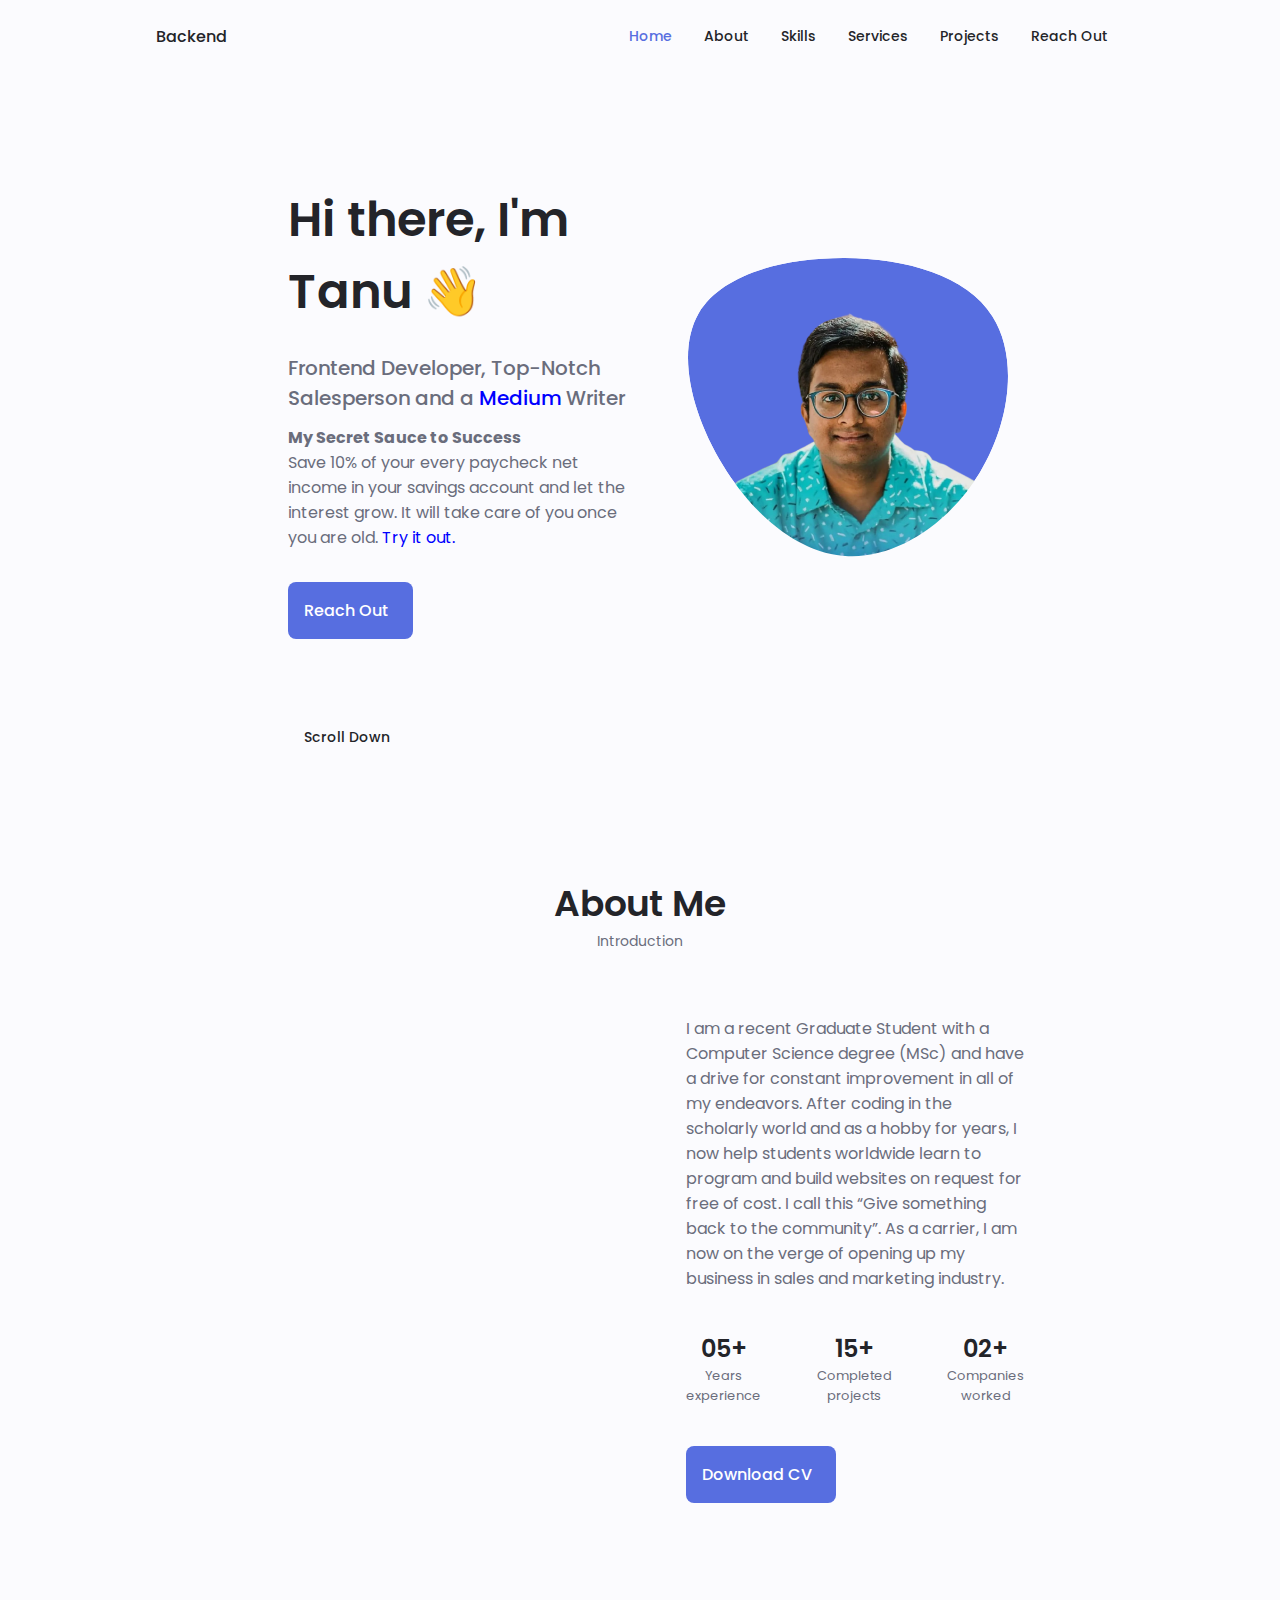
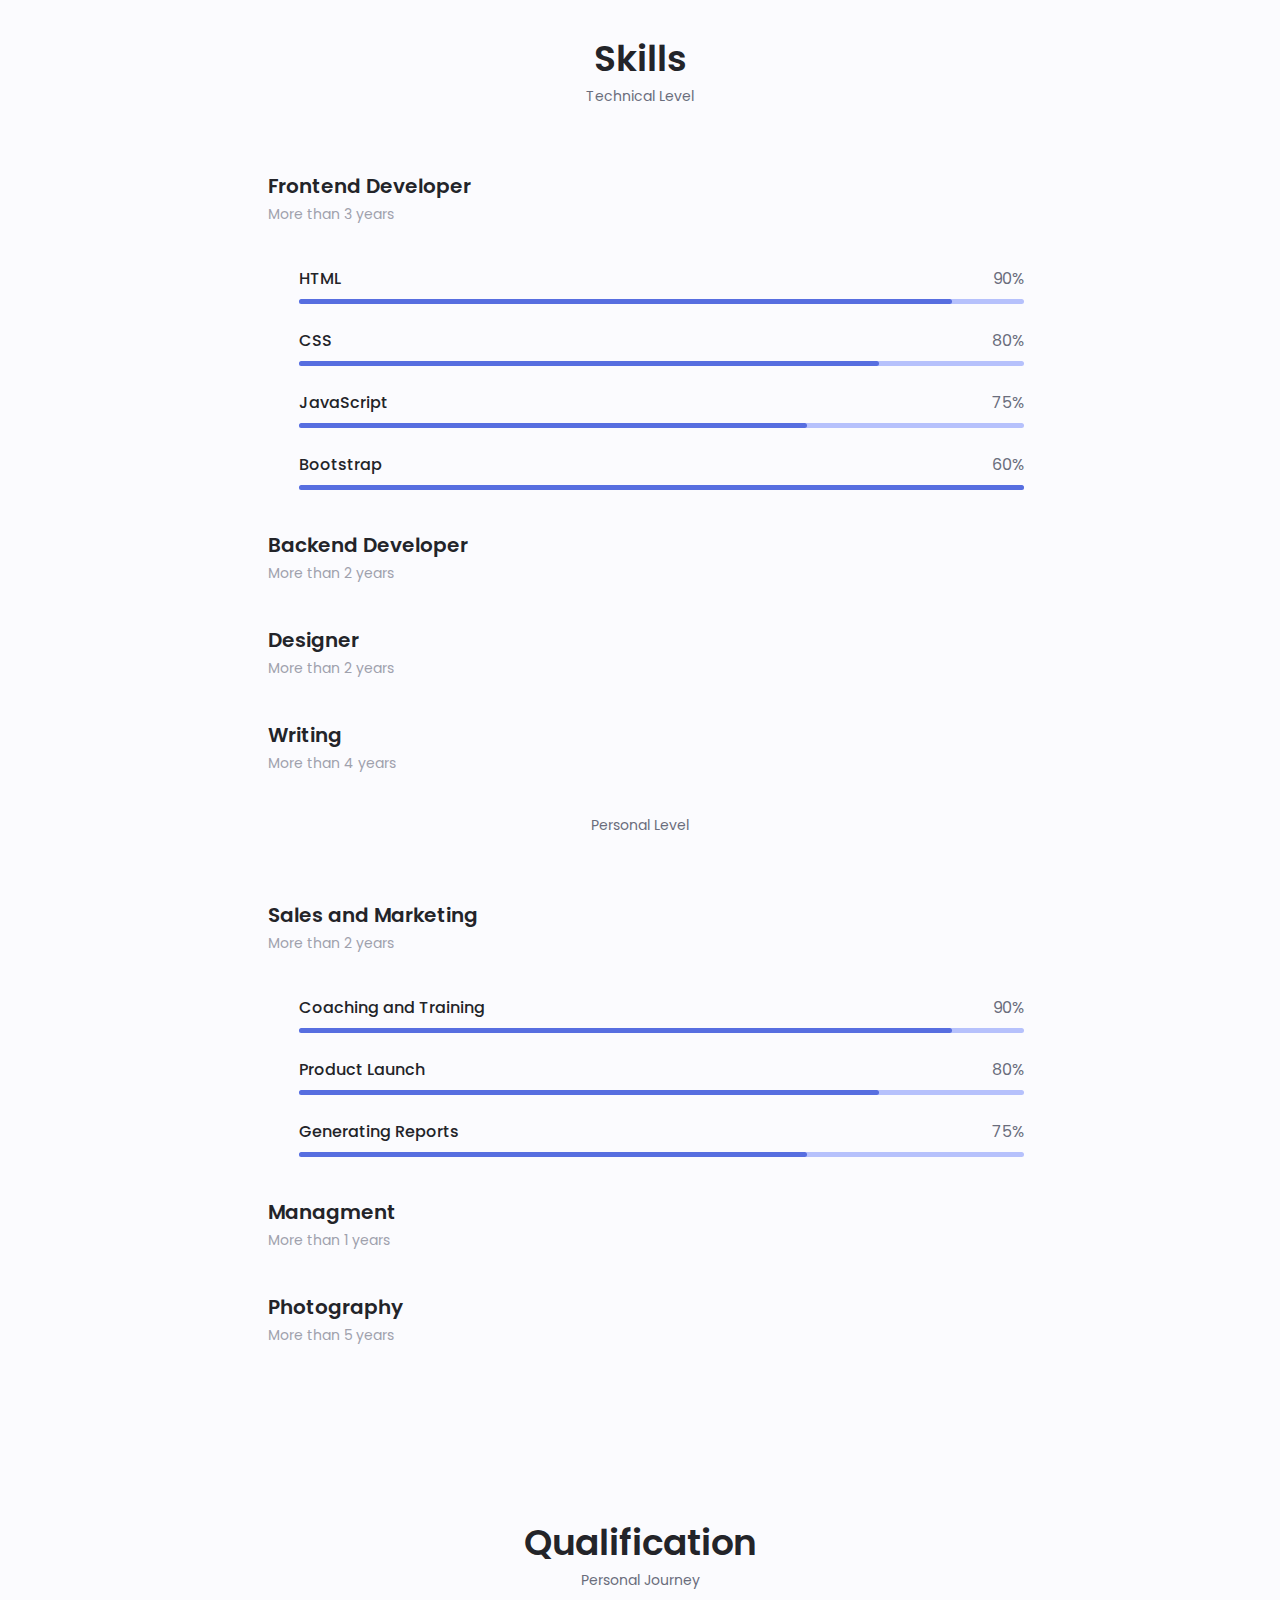
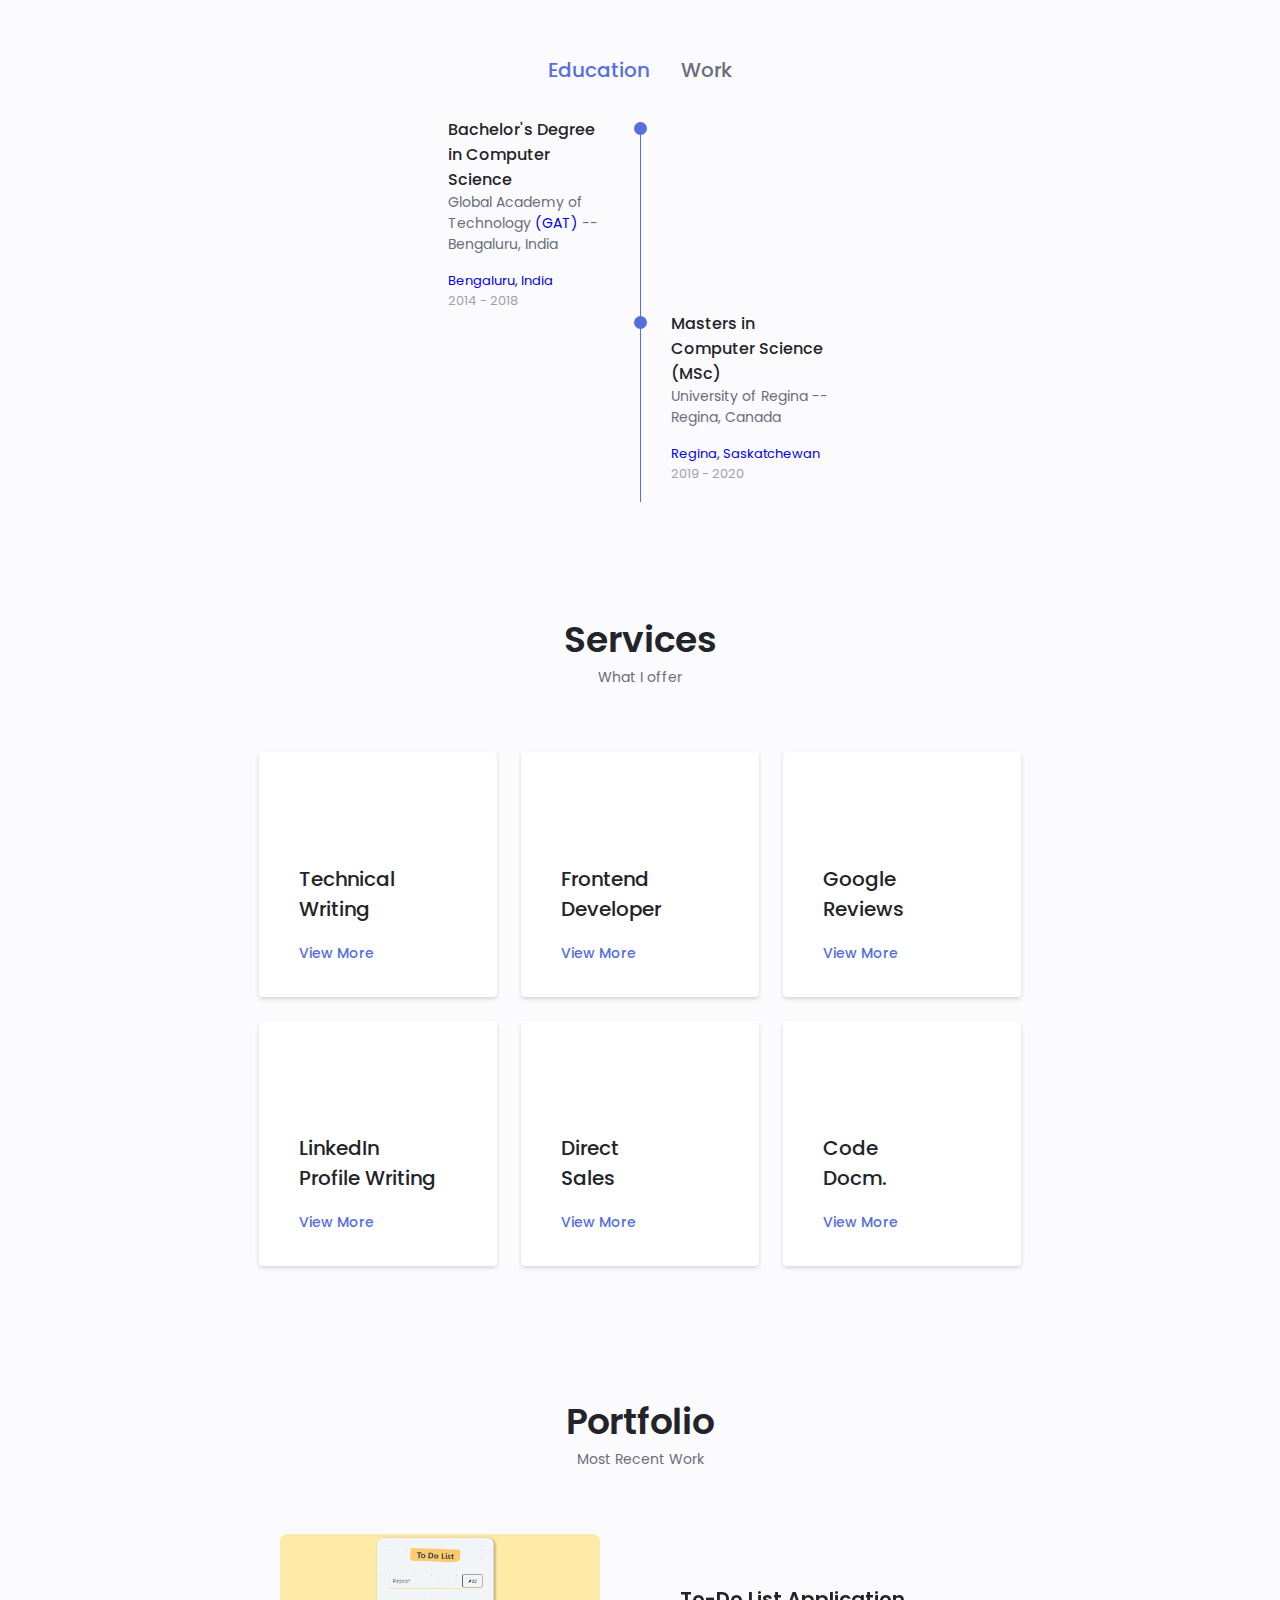
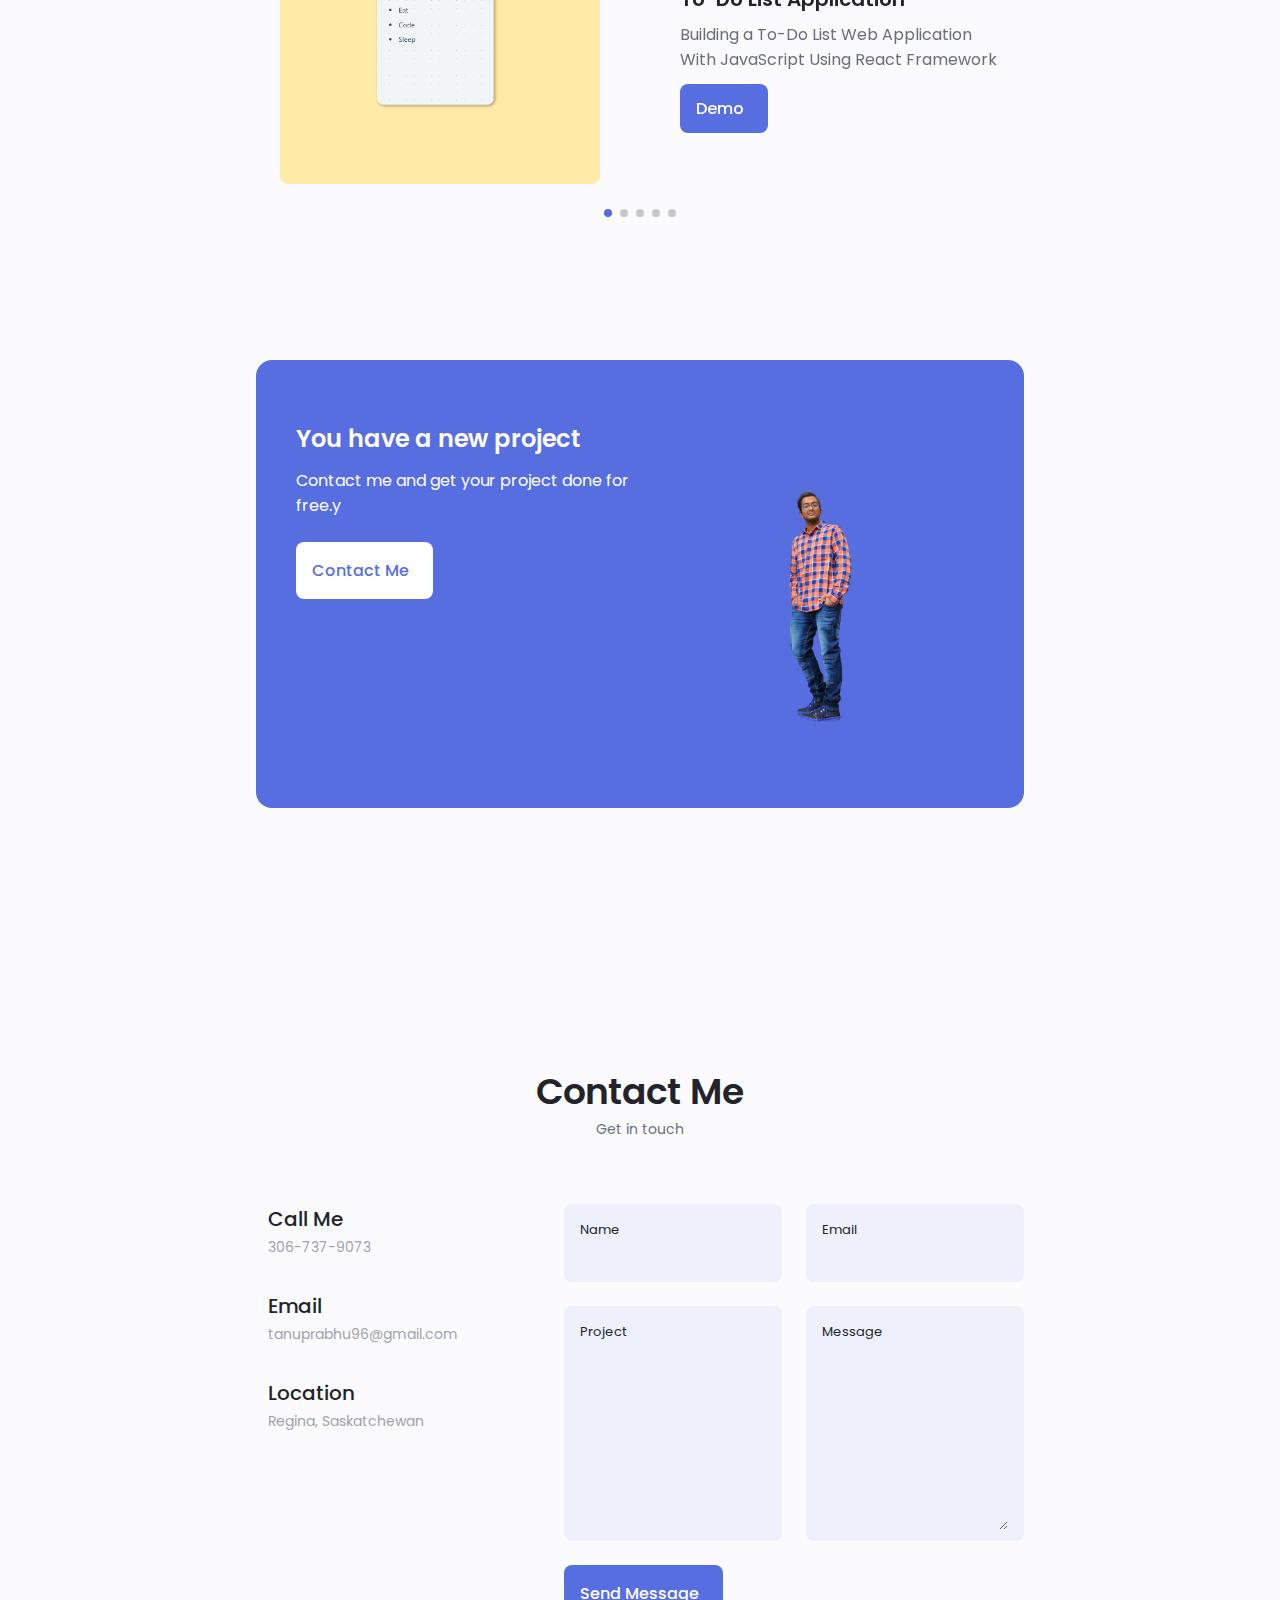
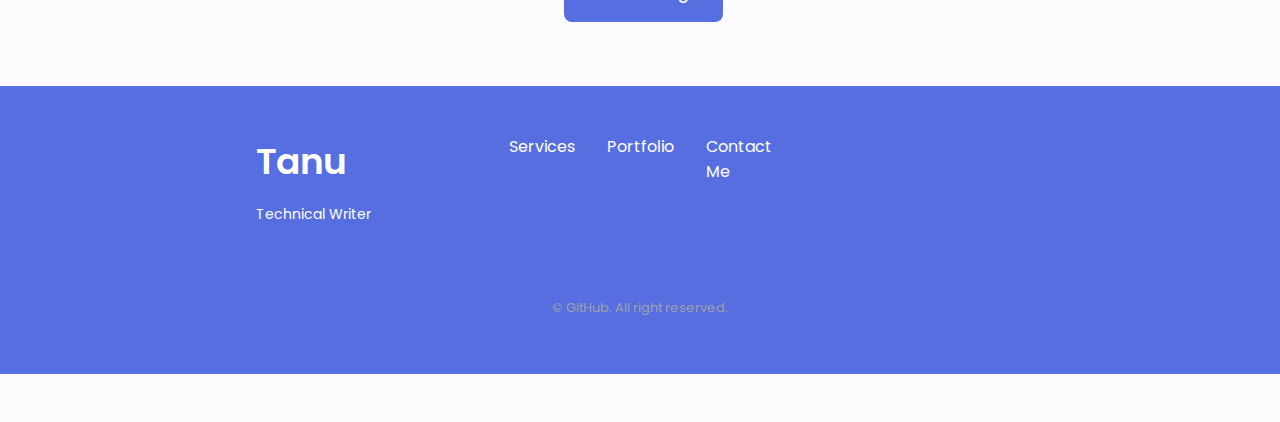
==== index.html @ 67a20f24 "Fixed those updates" ====
<!DOCTYPE html>

    <html lang="en">

    <head>
        <meta charset="UTF-8">
        <!--This is specifically for the responsiveness of the webpage-->
        <meta name="viewport" content="width=device-width, initial-scale=1.0">
        <!--==================== UNICONS ====================-->
        <link rel="stylesheet" href="https://unicons.iconscout.com/release/v4.0.0/css/line.css">
        <!--==================== SWIPER CSS ====================-->
        <link rel="stylesheet" href= "assets/css/swiper-bundle.min.css">
        <!--==================== CSS ====================-->
        <link rel="stylesheet" href="assets/css/styles.css">
        <title>Tanu's Portfolio</title>
        <!--===== Adding icon logo in title bar =====-->
        <link rel = "icon" href = "https://tanu-n-prabhu.github.io/myWebsite.io/Img/logo_transparent.png" type = "image/x-icon">
    </head>

    <body>

        <!--==================== HEADER ====================-->
        <header class="header" id="header">
            <nav class="nav container">
                <a href="https://github.com/Tanu-N-Prabhu" class="nav__logo">Backend</a>
                <div class="nav__menu" id = "nav-menu">
                    
                    <!---===== NAVIGATION BAR HEADER =====-->
                    <ul class="nav__list grid">
                        <li class="nav__item">
                            <a href="#home" class="nav__link active-link">
                                Home 
                            </a>
                        </li>
                        <li class="nav__item">
                            <a href="#about" class="nav__link">
                                About
                            </a>
                        </li>
                        <li class="nav__item">
                            <a href="#skills" class="nav__link">
                                <i class="uil uil-file nav__icon"></i>Skills
                            </a>
                        </li>
                        <li class="nav__item">
                            <a href="#services" class="nav__link">
                                <i class="uil uil-briefcase-alt nav__icon"></i>Services
                            </a>
                        </li>
                        <li class="nav__item">
                            <a href="#portfolio" class="nav__link">
                                <i class="uil uil-scenery nav__icon"></i>Projects
                            </a>
                        </li>
                        <li class="nav__item">
                            <a href="#contact" class="nav__link">
                                <i class="uil uil-message nav__icon"></i>Reach Out
                            </a>
                        </li>
                    </ul>

                    <i class="uil uil-times nav__close" id = "nav-close"></i>

                </div>

                <div class="nav__btns">
                    <!--===== THEME CHANGE BUTTONS (DARK MODE) =====-->
                    <i class="uil uil-moon change-theme" id = "theme-button"></i>
                    <div class="nav__toggle" id = "nav-toggle">
                        <i class="uil uil-apps"></i>
                    </div>
                </div>

            </nav>
        </header>

        <!--==================== MAIN ====================-->
        <main class="main">
            <!--==================== HOME ====================-->
            <section class="home section" id="home">
                <div class="home__container container grid">
                    <div class="home__content grid">
                        
                        <!--===== HOME SOCIAL ICONS =====-->
                        <div class="home__social">
                            <a href="https://www.linkedin.com/in/tanu-nanda-prabhu-a15a091b5/" target = "_blank" class="home__social-icon">
                                <i class="uil uil-linkedin-alt"></i>
                            </a>
                            <a href="https://medium.com/@tanunprabhu95" target = "_blank" class="home__social-icon">
                                <i class="uil uil-medium-m"></i>
                            </a>
                            <a href="https://github.com/Tanu-N-Prabhu" target = "_blank" class="home__social-icon">
                                <i class="uil uil-github"></i>
                            </a>
                            <a href="https://www.instagram.com/pycoderr/" target = "_blank" class="home__social-icon">
                                <i class="uil uil-instagram"></i>
                            </a>
                        </div>

                        <div class="home__img">
                            <svg class = "home__blob"viewBox="0 0 200 187" xmlns="http://www.w3.org/2000/svg" xmlns:xlink="http://www.w3.org/1999/xlink">
                            <mask id="mask0" mask-type="alpha">
                                <path d="M190.312 36.4879C206.582 62.1187 201.309 102.826 182.328 134.186C163.346 165.547 
                                130.807 187.559 100.226 186.353C69.6454 185.297 41.0228 161.023 21.7403 129.362C2.45775 
                                97.8511 -7.48481 59.1033 6.67581 34.5279C20.9871 10.1032 59.7028 -0.149132 97.9666 
                                0.00163737C136.23 0.303176 174.193 10.857 190.312 36.4879Z"/>
                            </mask>
                            <g mask="url(#mask0)">
                                <path d="M190.312 36.4879C206.582 62.1187 201.309 102.826 182.328 134.186C163.346 
                                165.547 130.807 187.559 100.226 186.353C69.6454 185.297 41.0228 161.023 21.7403 
                                129.362C2.45775 97.8511 -7.48481 59.1033 6.67581 34.5279C20.9871 10.1032 59.7028 
                                -0.149132 97.9666 0.00163737C136.23 0.303176 174.193 10.857 190.312 36.4879Z"/>
                                <image class="home__blob-img" x='25' y="25" xlink:href="assets/img/tanu-profile.png"/>
                            </g>
                            </svg>
                        </div>

                        <div class="home__data">
                            <h1 class="home__title">Hi there, I'm Tanu 👋</h1>
                            <br>
                            <h3 class="home__subtitle">Frontend Developer, Top-Notch Salesperson and a <a href="" class="href" style="color: blue;">Medium</a> Writer</h3>
                            <p class="home__description">
                                <b>My Secret Sauce to Success</b>
                                <br>
                                Save 10% of your every paycheck net income in your savings account and let the interest grow. It will take care of you once you are old. <a href="interest.html" class="href" style="color: blue;">Try it out.</a>                            
                            </p>
                            <a href="#contact" class="button button--flex">
                               Reach Out <i class="uil uil-phone button__icon"></i>
                            </a>
                        </div>

                    </div>

                    <div class="home__scroll">
                        <a href="#about" class="home__scroll-button button--flex">
                            <i class="uil uil-mouse home__scroll-mouse"></i>
                            <span class="home__scroll-name">Scroll Down</span>
                            <i class="uil uil-arrow-down home__scroll-arrow"></i>
                        </a>
                    </div>
                </div>
            </section>

            <!--==================== ABOUT ====================-->
            <section class="about section" id="about">
                <h2 class="section__title">About Me</h2>
                <span class="section__subtitle">Introduction</span>

                <div class="about__container container grid">
                    <img src="assets\img\tanuProfileImage.jpeg" alt="" class="about__img">
                    <div class="about__data">
                        <p class="about__description">
                            I am a recent Graduate Student with a Computer Science degree (MSc) and have a drive for constant improvement in all of my endeavors. 
                            After coding in the scholarly world and as a hobby for years, I now help students worldwide learn to program and build websites on request for free of cost. I call this <q>Give something back to the community</q>. As a carrier, I am now on the verge of opening up my business in sales and marketing industry.
                        </p>
                        <div class="about__info">

                            <div>
                                <span class="about__info-title">05+</span>
                                <span class="about__info-name">Years <br> experience</span>
                            </div>

                            <div>
                                <span class="about__info-title">15+</span>
                                <span class="about__info-name">Completed <br> projects</span>
                            </div>

                            <div>
                                <span class="about__info-title">02+</span>
                                <span class="about__info-name">Companies <br> worked</span>
                            </div>

                        </div>
                    <div class="about__buttons">
                        <a download = "" href="assets/pdf/Resume.pdf" class="button button--flex">
                        Download CV<i class="uil uil-download-alt button__icon"></i></a>
                    </div>
                </div> 
                </div>       
            </section>

            <!--==================== SKILLS ====================-->
            <section class="skills section" id="skills">
                <h2 class="section__title">Skills</h2>
                <span class="section__subtitle">Technical Level</span>

                <div class="skills__container container grid">

                    <div>
                        <!--Skill 1-->
                        <div class="skills__content skills__open">
                            <div class="skills__header">
                                <i class="uil uil-brackets-curly skills__icon"></i>

                                <div>
                                    <h1 class="skills__title">Frontend Developer</h1>
                                    <span class="skills__subtitle">More than 3 years</span>
                                </div>

                                <i class="uil uil-angle-down skills__arrow"></i>
                            </div>

                            <div class="skills__list grid">
                                <div class="skills_data">
                                    <div class="skills__titles">
                                        <h3 class="skills__name">HTML</h3>
                                        <span class="skills__number">90%</span>
                                    </div>
                                        <div class="skills__bar">
                                            <span class="skills__percentage skills__html"></span>
                                        </div>
                                </div>

                                <div class="skills_data">
                                    <div class="skills__titles">
                                        <h3 class="skills__name">CSS</h3>
                                        <span class="skills__number">80%</span>
                                    </div>
                                        <div class="skills__bar">
                                            <span class="skills__percentage skills__css"></span>
                                        </div>
                                </div>

                                <div class="skills_data">
                                    <div class="skills__titles">
                                        <h3 class="skills__name">JavaScript</h3>
                                        <span class="skills__number">75%</span>
                                    </div>
                                        <div class="skills__bar">
                                            <span class="skills__percentage skills__js"></span>
                                        </div>
                                </div>

                                <div class="skills_data">
                                    <div class="skills__titles">
                                        <h3 class="skills__name">Bootstrap</h3>
                                        <span class="skills__number">60%</span>
                                    </div>
                                        <div class="skills__bar">
                                            <span class="skills__percentage skills__bs"></span>
                                        </div>
                                </div>
                            </div>
                        </div>

                        <!--Skill 2-->
                        <div class="skills__content skills__close">
                            <div class="skills__header">
                                <i class="uil uil-server-network skills__icon"></i>

                                <div>
                                    <h1 class="skills__title">Backend Developer</h1>
                                    <span class="skills__subtitle">More than 2 years</span>
                                </div>

                                <i class="uil uil-angle-down skills__arrow"></i>
                            </div>

                            <div class="skills__list grid">
                                <div class="skills_data">
                                    <div class="skills__titles">
                                        <h3 class="skills__name">PHP</h3>
                                        <span class="skills__number">40%</span>
                                    </div>
                                        <div class="skills__bar">
                                            <span class="skills__percentage skills__php"></span>
                                        </div>
                                </div>

                                <div class="skills_data">
                                    <div class="skills__titles">
                                        <h3 class="skills__name">Node JS</h3>
                                        <span class="skills__number">20%</span>
                                    </div>
                                        <div class="skills__bar">
                                            <span class="skills__percentage skills__node"></span>
                                        </div>
                                </div>

                                <div class="skills_data">
                                    <div class="skills__titles">
                                        <h3 class="skills__name">Firebase</h3>
                                        <span class="skills__number">30%</span>
                                    </div>
                                        <div class="skills__bar">
                                            <span class="skills__percentage skills__firebase"></span>
                                        </div>
                                </div>

                                <div class="skills_data">
                                    <div class="skills__titles">
                                        <h3 class="skills__name">Python</h3>
                                        <span class="skills__number">95%</span>
                                    </div>
                                        <div class="skills__bar">
                                            <span class="skills__percentage skills__python"></span>
                                        </div>
                                </div>
                            </div>
                        </div>

                         <!--Skill 3-->
                         <div class="skills__content skills__close">
                            <div class="skills__header">
                                <i class="uil uil-swatchbook skills__icon"></i>

                                <div>
                                    <h1 class="skills__title">Designer</h1>
                                    <span class="skills__subtitle">More than 2 years</span>
                                </div>

                                <i class="uil uil-angle-down skills__arrow"></i>
                            </div>

                            <div class="skills__list grid">
                                <div class="skills_data">
                                    <div class="skills__titles">
                                        <h3 class="skills__name">Figma</h3>
                                        <span class="skills__number">90%</span>
                                    </div>
                                        <div class="skills__bar">
                                            <span class="skills__percentage skills__figma"></span>
                                        </div>
                                </div>

                                <div class="skills_data">
                                    <div class="skills__titles">
                                        <h3 class="skills__name">Sketch</h3>
                                        <span class="skills__number">80%</span>
                                    </div>
                                        <div class="skills__bar">
                                            <span class="skills__percentage skills__sketch"></span>
                                        </div>
                                </div>

                                <div class="skills_data">
                                    <div class="skills__titles">
                                        <h3 class="skills__name">Photoshop</h3>
                                        <span class="skills__number">75%</span>
                                    </div>
                                        <div class="skills__bar">
                                            <span class="skills__percentage skills__photoshop"></span>
                                        </div>
                                </div>

                                

                             

                               
                            </div>
                        </div>

                        
                          <!--Skill 4-->
                          <div class="skills__content skills__close">
                            <div class="skills__header">
                                <i class="uil uil-book skills__icon"></i>

                                <div>
                                    <h1 class="skills__title">Writing</h1>
                                    <span class="skills__subtitle">More than 4 years</span>
                                </div>

                                <i class="uil uil-angle-down skills__arrow"></i>
                            </div>

                            <div class="skills__list grid">
                                <div class="skills_data">
                                    <div class="skills__titles">
                                        <h3 class="skills__name">Text Editor</h3>
                                        <span class="skills__number">95%</span>
                                    </div>
                                        <div class="skills__bar">
                                            <span class="skills__percentage skills__te"></span>
                                        </div>
                                </div>

                                <div class="skills_data">
                                    <div class="skills__titles">
                                        <h3 class="skills__name">Grammarly</h3>
                                        <span class="skills__number">95%</span>
                                    </div>
                                        <div class="skills__bar">
                                            <span class="skills__percentage skills__gm"></span>
                                        </div>
                                </div>

                                <div class="skills_data">
                                    <div class="skills__titles">
                                        <h3 class="skills__name">Pro Writing Aid</h3>
                                        <span class="skills__number">80%</span>
                                    </div>
                                        <div class="skills__bar">
                                            <span class="skills__percentage skills__pw"></span>
                                        </div>
                                </div>

                                <div class="skills_data">
                                    <div class="skills__titles">
                                        <h3 class="skills__name">Quill Bot</h3>
                                        <span class="skills__number">75%</span>
                                    </div>
                                        <div class="skills__bar">
                                            <span class="skills__percentage skills__qb"></span>
                                        </div>
                                </div>

                                <div class="skills_data">
                                    <div class="skills__titles">
                                        <h3 class="skills__name">Jupyter Notebook</h3>
                                        <span class="skills__number">90%</span>
                                    </div>
                                        <div class="skills__bar">
                                            <span class="skills__percentage skills__jn"></span>
                                        </div>
                                </div>

                                <div class="skills_data">
                                    <div class="skills__titles">
                                        <h3 class="skills__name">Markdown</h3>
                                        <span class="skills__number">75%</span>
                                    </div>
                                        <div class="skills__bar">
                                            <span class="skills__percentage skills__photoshop"></span>
                                        </div>
                                </div>

                               
                            </div>
                        </div>



                    </div>
                </div>


                <span class="section__subtitle">Personal Level</span>

                <div class="skills__container container grid">

                    <div>
                        <!--Skill 1-->
                        <div class="skills__content skills__open">
                            <div class="skills__header">
                                <i class="uil uil-brackets-curly skills__icon"></i>

                                <div>
                                    <h1 class="skills__title">Sales and Marketing</h1>
                                    <span class="skills__subtitle">More than 2 years</span>
                                </div>

                                <i class="uil uil-angle-down skills__arrow"></i>
                            </div>

                            <div class="skills__list grid">
                                <div class="skills_data">
                                    <div class="skills__titles">
                                        <h3 class="skills__name">Coaching and Training</h3>
                                        <span class="skills__number">90%</span>
                                    </div>
                                        <div class="skills__bar">
                                            <span class="skills__percentage skills__html"></span>
                                        </div>
                                </div>

                                <div class="skills_data">
                                    <div class="skills__titles">
                                        <h3 class="skills__name">Product Launch</h3>
                                        <span class="skills__number">80%</span>
                                    </div>
                                        <div class="skills__bar">
                                            <span class="skills__percentage skills__css"></span>
                                        </div>
                                </div>

                                <div class="skills_data">
                                    <div class="skills__titles">
                                        <h3 class="skills__name">Generating Reports</h3>
                                        <span class="skills__number">75%</span>
                                    </div>
                                        <div class="skills__bar">
                                            <span class="skills__percentage skills__js"></span>
                                        </div>
                                </div>

                                
                            </div>
                        </div>

                        <!--Skill 2-->
                        <div class="skills__content skills__close">
                            <div class="skills__header">
                                <i class="uil uil-server-network skills__icon"></i>

                                <div>
                                    <h1 class="skills__title">Managment</h1>
                                    <span class="skills__subtitle">More than 1 years</span>
                                </div>

                                <i class="uil uil-angle-down skills__arrow"></i>
                            </div>

                            <div class="skills__list grid">
                                <div class="skills_data">
                                    <div class="skills__titles">
                                        <h3 class="skills__name">Conducting Interviews</h3>
                                        <span class="skills__number">70%</span>
                                    </div>
                                        <div class="skills__bar">
                                            <span class="skills__percentage skills__php"></span>
                                        </div>
                                </div>

                                <div class="skills_data">
                                    <div class="skills__titles">
                                        <h3 class="skills__name">Generating Payroll Reports</h3>
                                        <span class="skills__number">60%</span>
                                    </div>
                                        <div class="skills__bar">
                                            <span class="skills__percentage skills__node"></span>
                                        </div>
                                </div>

                                <div class="skills_data">
                                    <div class="skills__titles">
                                        <h3 class="skills__name">Inventory Count</h3>
                                        <span class="skills__number">75%</span>
                                    </div>
                                        <div class="skills__bar">
                                            <span class="skills__percentage skills__firebase"></span>
                                        </div>
                                </div>

                                
                            </div>
                        </div>


                        <!--Skill 2-->
                        <div class="skills__content skills__close">
                            <div class="skills__header">
                                <i class="uil uil-camera skills__icon"></i>

                                <div>
                                    <h1 class="skills__title">Photography</h1>
                                    <span class="skills__subtitle">More than 5 years</span>
                                </div>

                                <i class="uil uil-angle-down skills__arrow"></i>
                            </div>

                            <div class="skills__list grid">
                                <div class="skills_data">
                                    <div class="skills__titles">
                                        <h3 class="skills__name">Snapseed</h3>
                                        <span class="skills__number">95%</span>
                                    </div>
                                        <div class="skills__bar">
                                            <span class="skills__percentage skills__snapseed"></span>
                                        </div>
                                </div>

                                <div class="skills_data">
                                    <div class="skills__titles">
                                        <h3 class="skills__name">Google Maps Photo Editor</h3>
                                        <span class="skills__number">95%</span>
                                    </div>
                                        <div class="skills__bar">
                                            <span class="skills__percentage skills__gmp"></span>
                                        </div>
                                </div>

                                <div class="skills_data">
                                    <div class="skills__titles">
                                        <h3 class="skills__name">GIMP</h3>
                                        <span class="skills__number">50%</span>
                                    </div>
                                        <div class="skills__bar">
                                            <span class="skills__percentage skills__gimp"></span>
                                        </div>
                                </div>

                                
                            </div>
                        </div>


                    </div>
                </div>



            </section>

            <!--==================== QUALIFICATION ====================-->
            <section class="qualification section">
                <h2 class="section__title">Qualification</h2>
                <span class="section__subtitle">Personal Journey</span>

                <div class="qualification__container container">
                    <div class="qualification__tabs">
                        <div class="qualification__button button--flex qualification__active" data-target = '#education'>
                            <i class="uil uil-graduation-cap qualification__icon"></i>
                            Education
                        </div>

                        <div class="qualification__button button--flex" data-target = '#work'>
                            <i class="uil uil-briefcase-alt qualification__icon"></i>
                            Work
                        </div>
                    </div>

                    <div class="qualification__sections">
                    <!--==================== QUALIFICATION CONTENTS 1 ====================-->

                    <div class="qualification__content qualification__active" data-content id = "education">
                    <!--==================== QUALIFICATION 1 ====================-->
                        <div class="qualification__data">
                            <div>
                                <h3 class="qualification__title">Bachelor's Degree in Computer Science</h3>
                                <span class="qualification__subtitle">Global Academy of Technology <a href="https://www.gat.ac.in/">(GAT)</a> -- Bengaluru, India</span>
                            
                                <div class="qualification__calendar">
                                    <i class="uil uil-location-point"></i>
                                    <a href="https://www.google.com/maps/dir/50.4692736,-104.644608/global+academy+of+technology/@1.9336232,79.5748703,3z/data=!3m1!4b1!4m9!4m8!1m1!4e1!1m5!1m1!1s0x3bae3e51e9d44b57:0x7306c680a9673b5a!2m2!1d77.526635!2d12.925777">Bengaluru, India</a>
                                </div>

                                <div class="qualification__calendar">
                                    <i class="uil uil-calendar-alt"></i>
                                    2014 - 2018
                                </div>
                            </div>
                            <div>
                                <span class="qualification__rounder"></span>
                                <span class="qualification__line"></span>

                            </div>
                        </div>


                     

                        

                        <!--==================== QUALIFICATION 2 ====================-->
                        <div class="qualification__data">
                            <div></div>

                            <div>
                                <span class="qualification__rounder"></span>
                                <span class="qualification__line"></span>

                            </div>
                            <div>
                                <h3 class="qualification__title">Masters in Computer Science (MSc)</h3>
                                <span class="qualification__subtitle">University of Regina -- Regina, Canada</span>
                                
                                <div class="qualification__calendar">
                                    <i class="uil uil-location-point"></i>
                                    <a href="https://goo.gl/maps/2cKsHXqXzQpHxXPv8">Regina, Saskatchewan</a>
                                </div>
                                
                                <div class="qualification__calendar">
                                    <i class="uil uil-calendar-alt"></i>
                                    2019 - 2020
                                </div>
                            </div>

                            
                           
                        </div>

                    </div>

                    <!--==================== QUALIFICATION CONTENTS 2 ====================-->

                    <div class="qualification__content" data-content id = "work">
                        <div class="qualification__data">


                        <!--==================== QUALIFICATION 1 ====================-->
                                <div>
                                    <h3 class="qualification__title">Medium - A Writing Corporation</h3>
                                    <span class="qualification__subtitle">Remote</span>
                                    <div class="qualification__calendar">
                                        <i class="uil uil-calendar-alt"></i>
                                        2019 - Present
                                    </div>
                                </div>

                                <div>
                                    <span class="qualification__rounder"></span>
                                    <span class="qualification__line"></span>
    
                                </div>
                               
                            </div>
    
    
                            <!--==================== QUALIFICATION 2 ====================-->
                            <div class="qualification__data">
                                <div></div>

                                <div>
                                    <span class="qualification__rounder"></span>
                                    <span class="qualification__line"></span>
        
                                </div>
                                
                                <div>
                                    <h3 class="qualification__title">Technical Writer</h3>
                                    <span class="qualification__subtitle">Momomedia</span>
                                    <div class="qualification__calendar">
                                        <i class="uil uil-calendar-alt"></i>
                                        2019 - 2020
                                    </div>
                                </div>
                           
                            </div>


                            <!--==================== QUALIFICATION 2 ====================-->
                            <div class="qualification__data">


                                <!--==================== QUALIFICATION 3 ====================-->
                                        <div>
                                            <h3 class="qualification__title">Excel Promotions</h3>
                                            <span class="qualification__subtitle">Full Time</span>
                                            <div class="qualification__calendar">
                                                <i class="uil uil-calendar-alt"></i>
                                                2020 - Present
                                            </div>
                        
                                        </div>
        
                                        <div>
                                            <span class="qualification__rounder"></span>
                                            <span class="qualification__line"></span>
            
                                        </div>
                                       
                                    </div>

                        </div>
                    </div>
                </div>
            </section>

            <!--==================== SERVICES ====================-->
            <section class="services section" id="services">
                <h2 class="section__title">Services</h2>
                <span class="section__subtitle">What I offer</span>
 
                <div class="services__container container grid">
                 <!--==================== SERVICE 1 ====================-->
                    <div class="services__content">
                        <div>
                            <i class="uil uil-pen services__icon"></i>
                            <h3 class="services__title">Technical <br> Writing</h3>
                        </div>

                        <span class="button button--flex button--small button--link services__button">
                            View More
                            <i class="uil uil-arrow-right buttons__icon"></i>
                        </span>

                        <div class="services__modal">
                            <div class="services__modal-content">
                                <h4 class="services__modal-title">Technical <br> Writing</h4>
                                <i class="uil uil-times services__modal-close"></i>

                                <ul class="services__modal-services grid">
                                    <li class="services__modal-service">
                                        <i class="uil uil-check-circle services__modal-icon"></i>
                                        <p>I help to write technical articles</p>
                                    </li>

                                    <li class="services__modal-service">
                                        <i class="uil uil-check-circle services__modal-icon"></i>
                                        <p>I proof-read documentation</p>
                                    </li>

                                    <li class="services__modal-service">
                                        <i class="uil uil-check-circle services__modal-icon"></i>
                                        <p>I give constructive feedback</p>
                                    </li>

                                    <li class="services__modal-service">
                                        <i class="uil uil-check-circle services__modal-icon"></i>
                                        <p>I structure your company documents</p>
                                    </li>
                                </ul>
                            </div>
                        </div>
                    </div>

                     <!--==================== SERVICE 2 ====================-->
                     <div class="services__content">
                        <div>
                            <i class="uil uil-arrow services__icon"></i>
                            <h3 class="services__title">Frontend <br> Developer</h3>
                        </div>

                        <span class="button button--flex button--small button--link services__button">
                            View More
                            <i class="uil uil-arrow-right buttons__icon"></i>
                        </span>

                        <div class="services__modal">
                            <div class="services__modal-content">
                                <h4 class="services__modal-title">Frontend <br> Developer</h4>
                                <i class="uil uil-times services__modal-close"></i>

                                <ul class="services__modal-services grid">
                                    <li class="services__modal-service">
                                        <i class="uil uil-check-circle services__modal-icon"></i>
                                        <p>I help to write technical articles</p>
                                    </li>

                                    <li class="services__modal-service">
                                        <i class="uil uil-check-circle services__modal-icon"></i>
                                        <p>I proof-read documentation</p>
                                    </li>

                                    <li class="services__modal-service">
                                        <i class="uil uil-check-circle services__modal-icon"></i>
                                        <p>I give constructive feedback</p>
                                    </li>

                                    <li class="services__modal-service">
                                        <i class="uil uil-check-circle services__modal-icon"></i>
                                        <p>I structure your company documents</p>
                                    </li>
                                </ul>
                            </div>
                        </div>
                    </div>

                     <!--==================== SERVICE 3 ====================-->
                     <div class="services__content">
                        <div>
                            <i class="uil uil-google services__icon"></i>
                            <h3 class="services__title">Google <br> Reviews</h3>
                        </div>

                        <span class="button button--flex button--small button--link services__button">
                            View More
                            <i class="uil uil-arrow-right buttons__icon"></i>
                        </span>

                        <div class="services__modal">
                            <div class="services__modal-content">
                                <h4 class="services__modal-title">Google <br> Reviews</h4>
                                <i class="uil uil-times services__modal-close"></i>

                                <ul class="services__modal-services grid">
                                    <li class="services__modal-service">
                                        <i class="uil uil-check-circle services__modal-icon"></i>
                                        <p>I help new business get a lot more traffic by posting their store photos to Google Maps.</p>
                                    </li>

                                    <li class="services__modal-service">
                                        <i class="uil uil-check-circle services__modal-icon"></i>
                                        <p>I also write about the stores both the good/bad depending on their service.</p>
                                    </li>

                                    <li class="services__modal-service">
                                        <i class="uil uil-check-circle services__modal-icon"></i>
                                        <p>I am a level 7 Contributor with over 13,150 points and done so fas 2586 contributons that has gotten over 20M views.</p>
                                    </li>

                                    <li class="services__modal-service">
                                        <i class="uil uil-check-circle services__modal-icon"></i>
                                        <p>I also answer Q and A on the maps to keep the business's updated about their menu item, accessibility, hours of operation.</p>
                                    </li>
                                </ul>
                            </div>
                        </div>
                    </div>

                    <!--==================== SERVICE 4 ====================-->
                    <div class="services__content">
                        <div>
                            <i class="uil uil-linkedin services__icon"></i>
                            <h3 class="services__title">LinkedIn <br> Profile Writing</h3>
                        </div>

                        <span class="button button--flex button--small button--link services__button">
                            View More
                            <i class="uil uil-arrow-right buttons__icon"></i>
                        </span>

                        <div class="services__modal">
                            <div class="services__modal-content">
                                <h4 class="services__modal-title">LinkedIn <br> Profile Writing</h4>
                                <i class="uil uil-times services__modal-close"></i>

                                <ul class="services__modal-services grid">
                                    <li class="services__modal-service">
                                        <i class="uil uil-check-circle services__modal-icon"></i>
                                        <p>I help individuals to write a elegant LinkedIn page that appears to get more profile views. 
                                        </p>
                                    </li>

                                    <li class="services__modal-service">
                                        <i class="uil uil-check-circle services__modal-icon"></i>
                                        <p>I teach quality over quantity contents and tools that you use to style your paragraphs.
                                        </p>
                                    </li>

                                    <li class="services__modal-service">
                                        <i class="uil uil-check-circle services__modal-icon"></i>
                                        <p>I use keyword optimization so you show up in more recruiters' searches.
                                        </p>
                                    </li>

                                    <li class="services__modal-service">
                                        <i class="uil uil-check-circle services__modal-icon"></i>
                                        <p>I help to properly organize your achievements and skills-based so your profile is top ranked for job opportunities.
                                        </p>
                                    </li>

                                    <li class="services__modal-service">
                                        <i class="uil uil-check-circle services__modal-icon"></i>
                                        <p>I set yourself up for job search success.
                                        </p>
                                    </li>

                                    <li class="services__modal-service">
                                        <i class="uil uil-check-circle services__modal-icon"></i>
                                        <p>All the services are done for free of cost. 
                                        </p>
                                    </li>

                                    <li class="services__modal-service">
                                        <i class="uil uil-check-circle services__modal-icon"></i>
                                        <p>Drop me a message at my <a href="tanunprabhu95@gmail.com">inbox</a> to get you started.
                                        </p>
                                    </li>
                                </ul>
                            </div>
                        </div>
                    </div>


                    <!--==================== SERVICE 5 ====================-->
                    <div class="services__content">
                        <div>
                            <i class="uil uil-briefcase-alt services__icon"></i>
                            <h3 class="services__title">Direct <br> Sales</h3>
                        </div>

                        <span class="button button--flex button--small button--link services__button">
                            View More
                            <i class="uil uil-arrow-right buttons__icon"></i>
                        </span>

                        <div class="services__modal">
                            <div class="services__modal-content">
                                <h4 class="services__modal-title">Direct <br> Sales</h4>
                                <i class="uil uil-times services__modal-close"></i>

                                <ul class="services__modal-services grid">
                                    <li class="services__modal-service">
                                        <i class="uil uil-check-circle services__modal-icon"></i>
                                        <p>I will mainly teach how to build proper relationships with the customers</p>
                                    </li>

                                    <li class="services__modal-service">
                                        <i class="uil uil-check-circle services__modal-icon"></i>
                                        <p>I will teach some key impacts and systems about sales and marketing.</p>
                                    </li>

                                    <li class="services__modal-service">
                                        <i class="uil uil-check-circle services__modal-icon"></i>
                                        <p>I can teach you how to properly budget your expenses both for personal and business wise.</p>
                                    </li>

                                    <li class="services__modal-service">
                                        <i class="uil uil-check-circle services__modal-icon"></i>
                                        <p>I will also help you by having critical conversations with your employess and building a strong team for your business.</p>
                                    </li>
                                </ul>
                            </div>
                        </div>
                    </div>

                    <!--==================== SERVICE 6 ====================-->
                    <div class="services__content">
                    <div>
                        <i class="uil uil-file services__icon"></i>
                        <h3 class="services__title">Code <br> Docm.</h3>
                    </div>

                        <span class="button button--flex button--small button--link services__button">
                            View More
                            <i class="uil uil-arrow-right buttons__icon"></i>
                        </span>

                        <div class="services__modal">
                            <div class="services__modal-content">
                                <h4 class="services__modal-title">Code <br> Docm.</h4>
                                <i class="uil uil-times services__modal-close"></i>

                                <ul class="services__modal-services grid">
                                    <li class="services__modal-service">
                                        <i class="uil uil-check-circle services__modal-icon"></i>
                                        <p>I help students who just started to learn programming teach them to properly document the code.</p>
                                    </li>

                                    <li class="services__modal-service">
                                        <i class="uil uil-check-circle services__modal-icon"></i>
                                        <p>I also teach how to properly reference or cite a block of code from other sources.</p>
                                    </li>

                                    <li class="services__modal-service">
                                        <i class="uil uil-check-circle services__modal-icon"></i>
                                        <p>I teach and show different tools to document the code. There is many out there that one must know.</p>
                                    </li>

                                    <li class="services__modal-service">
                                        <i class="uil uil-check-circle services__modal-icon"></i>
                                        <p>I make sure when you follow my tutorials or guidance, that even a lame man can understand your code with proper documentation.</p>
                                    </li>
                                </ul>
                            </div>
                        </div>
                    </div>

                </div>

            </section>

            <!--==================== PORTFOLIO ====================-->
            <section class="portfolio section" id="portfolio">
                <h2 class="section__title">Portfolio</h2>
                <span class="section__subtitle">Most Recent Work</span>
                
                <div class="portfolio__container container swiper-container">
                    <div class="swiper-wrapper">
                    <!--==================== PORTFOLIO 1 ====================-->
                        <div class="portfolio__content grid swiper-slide">
                            <img src="assets\img\portfolio1.png" alt="" class="portfolio__img">

                            <div class="portfolio__data">
                                <h3 class="portfolio__title">To-Do List Application</h3>
                                <p class="portfolio__description">Building a To-Do List Web Application With JavaScript Using React Framework</p>
                                <a href="https://603c13d2bf1ef7b5d8ca87ca--easy-list-app.netlify.app/" class="button button--flex button--small portfolio__button">
                                    Demo
                                    <i class="uil uil-arrow-right button__icon"></i>
                                </a>
                            </div>
                        </div>


                           <!--==================== PORTFOLIO 2 ====================-->
                           <div class="portfolio__content grid swiper-slide">
                            <img src="assets\img\portfolio2.png" alt="" class="portfolio__img">

                            <div class="portfolio__data">
                                <h3 class="portfolio__title">Notes Me</h3>
                                <p class="portfolio__description">Goal behind this application was to build a place to add our day-to-day notes or other important information, and then save them as a text file at the same time so that they stay in our local storage</p>
                                <a href="https://tanu-n-prabhu.github.io/Notes-Me/" class="button button--flex button--small portfolio__button">
                                    Demo
                                    <i class="uil uil-arrow-right button__icon"></i>
                                </a>
                            </div>
                        </div>

                           <!--==================== PORTFOLIO 3 ====================-->
                           <div class="portfolio__content grid swiper-slide">
                            <img src="assets\img\portfolio3.png" alt="" class="portfolio__img">

                            <div class="portfolio__data">
                                <h3 class="portfolio__title">Multiply Me</h3>
                                <p class="portfolio__description">Multiply Me is a web application which makes kids learn the multiplication tables at a faster pace.</p>
                                <a href="https://603c113bd682050195888681--multiply-me.netlify.app/" class="button button--flex button--small portfolio__button">
                                    Demo
                                    <i class="uil uil-arrow-right button__icon"></i>
                                </a>
                            </div>
                        </div>

                        <!--==================== PORTFOLIO 4 ====================-->
                        <div class="portfolio__content grid swiper-slide">
                            <img src="https://raw.githubusercontent.com/Tanu-N-Prabhu/Autonomous-RC-Car/master/Images/Front_View.jpg" alt="" class="portfolio__img">

                            <div class="portfolio__data">
                                <h3 class="portfolio__title">Autonomous RC Car</h3>
                                <p class="portfolio__description">In this project, an old radio-controlled car was made autonomous by adding an ultrasonic sensor to it. This autonomous car detects the obstacle and avoids collision by changing its direction of movement.</p>
                                <a href="https://github.com/Tanu-N-Prabhu/Autonomous-RC-Car/blob/master/Paper/Final_Report.pdf" class="button button--flex button--small portfolio__button">
                                    Demo
                                    <i class="uil uil-arrow-right button__icon"></i>
                                </a>
                            </div>
                        </div>

                         <!--==================== PORTFOLIO 5 ====================-->
                         <div class="portfolio__content grid swiper-slide">
                            <img src="assets/img/nissanGTR.PNG" alt="" class="portfolio__img">

                            <div class="portfolio__data">
                                <h3 class="portfolio__title">Car Gallery</h3>
                                <p class="portfolio__description">In this project, I built a car gallery page using bootstrap along with CSS slideshow.</p>
                                <a href="https://tanu-n-prabhu.github.io/Car-Gallery/carGallery.html" class="button button--flex button--small portfolio__button">
                                    Demo
                                    <i class="uil uil-arrow-right button__icon"></i>
                                </a>
                            </div>
                        </div>


                    </div>
                    <!--Arrows-->
                    <div class="swiper-button-next">
                        <i class="uil uil-angle-right-b swiper-portfolio-icon"></i>

                    </div>
                    <div class="swiper-button-prev">
                        <i class="uil uil-angle-left-b swiper-portfolio-icon"></i>
                    </div>

                    <!--Pagination-->
                    <div class="swiper-pagination"></div>
                </div>
                
            </section>

            <!--==================== PROJECT IN MIND ====================-->
            <section class="project section">
                <div class="project__bg">
                    <div class="project__container container grid">
                        <div class="project__data">
                            <h2 class="project__title">You have a new project</h2>
                            <p class="project__description">Contact me and get your project done for free.y</p>
                            <a href="#contact" class="button button--flex button--white">
                                Contact Me
                                <i class="uil uil-message project__icon button__icon"></i>
                            </a>
                        </div>
                        <img src="assets/img/project1.png" alt="" class="project__img">
                    </div>
                </div>
            </section>

            <!--==================== TESTIMONIAL ====================-->
            <section class="testimonial section">
                
            </section>

            <!--==================== CONTACT ME ====================-->
            <section class="contact section" id="contact">
                <h2 class="section__title">Contact Me</h2>
                <span class="section__subtitle">Get in touch</span>
                <div class="contact__container container grid">

                    <div>
                        <div class="contact__information">
                            <i class="uil uil-phone contact__icon"></i>
                            <div>
                                <h3 class="contact__title">Call Me</h3>
                                <span class="contact__subtitle">306-737-9073</span>
                            </div>
                        </div>

                        <div class="contact__information">
                            <i class="uil uil-envelope contact__icon"></i>
                            <div>
                                <h3 class="contact__title">Email</h3>
                                <span class="contact__subtitle">tanuprabhu96@gmail.com</span>
                            </div>
                        </div>

                        <div class="contact__information">
                            <i class="uil uil-map-marker contact__icon"></i>
                            <div>
                                <h3 class="contact__title">Location</h3>
                                <span class="contact__subtitle">Regina, Saskatchewan</span>
                            </div>
                        </div>
                    </div>


                    <form action="" class="contact__form grid">
                        <div class="contact__inputs grid">
                            <div class="contact__content">
                                <label for="" class="contact__label">Name</label>
                                <input type="text" class="contact__input">
                            </div>
                            <div class="contact__content">
                                <label for="" class="contact__label">Email</label>
                                <input type="email" class="contact__input">
                            </div>
                            <div class="contact__content">
                                <label for="" class="contact__label">Project</label>
                                <input type="text" class="contact__input">
                            </div>
                            <div class="contact__content">
                                <label for="" class="contact__label">Message</label>
<textarea name="" id="" cols="0" rows="7" class="contact__input"></textarea>                            </div>
                        </div>

                        <div>
                            <a href="" class="button button--flex">
                                Send Message
                                <i class="uil uil-message button__icon"></i>
                            </a>
                        </div>
                    </form>
                </div>
            </section>
        </main>

        <!--==================== FOOTER ====================-->
        <footer class="footer">
         <div class="footer__bg">
            <div class="footer__container container grid">
                <div>
                    <h1 class="footer__title">Tanu</h1>
                    <span class="footer__subtitle">Technical Writer</span>
                </div>

                <ul class="footer__links">
                    <li>
                        <a href="#services" class="footer__link">Services</a>
                    </li>
                    <li>
                        <a href="#portfolio" class="footer__link">Portfolio</a>
                    </li>
                    <li>
                        <a href="#contact" class="footer__link">Contact Me</a>
                    </li>
                </ul>

                <div class="footer__socials">
                    <a href="" class="footer__social">
                        <i class="uil uil-facebook-f"></i>
                    </a>
                    <a href="" class="footer__social">
                        <i class="uil uil-instagram"></i>
                    </a>
                    <a href="" class="footer__social">
                        <i class="uil uil-twitter-alt"></i>
                    </a>
                </div>
            </div>

            <p class="footer__copy">&#169; GitHub. All right reserved.</p>
         </div>
        </footer>
        
        <!--==================== SCROLL TOP ====================-->
        <a href="#" class="scrollup" id="scroll-up">
            <i class="uil uil-arrow-up scrollup__icon"></i>
        </a>

        <!--==================== SWIPER JS ====================-->
        <script src="assets/js/swiper-bundle.min.js"></script>

        <!--==================== MAIN JS ====================-->
        <script src="assets/js/main.js"></script>
    </body>
</html>
---- assets/css/styles.css ----
/*==================== GOOGLE FONTS ====================*/
@import url('https://fonts.googleapis.com/css2?family=Poppins:wght@400;500;600&display=swap');

/*==================== VARIABLES CSS ====================*/
:root {
    --header-height: 3rem;

    /*========== Colors ==========*/
    /* Change favorite color */
    --hue-color: 230; /*Purple 250 - Green 142 - Blue 230 - Pink 340*/

    /* HSL color mode */
    --first-color: hsl(var(--hue-color), 69%, 61%);
    --first-color-second: hsl(var(--hue-color), 69%, 61%);
    --first-color-alt: hsl(var(--hue-color), 57%, 53%);
    --first-color-lighter: hsl(var(--hue-color), 92%, 85%);
    --title-color: hsl(var(--hue-color), 8%, 15%);
    --text-color: hsl(var(--hue-color), 8%, 45%);
    --text-color-light: hsl(var(--hue-color), 8%, 65%);
    --input-color: hsl(var(--hue-color), 70%, 96%);
    --body-color: hsl(var(--hue-color), 60%, 99%);
    --container-color: #fff;
    --scroll-bar-color: hsl(var(--hue-color), 12%, 90%);
    --scroll-thumb-color: hsl(var(--hue-color), 12%, 80%);

    /*========== Font and typography ==========*/
    --body-font: 'Poppins', sans-serif;

    /* .5rem = 8px, 1rem = 16px, 1.5rem = 24px ... */
    --big-font-size: 2rem;
    --h1-font-size: 1.5rem;
    --h2-font-size: 1.25rem;
    --h3-font-size: 1.125rem;
    --normal-font-size: .938rem;
    --small-font-size: .813rem;
    --smaller-font-size: .75rem;

    /*========== Font weight ==========*/
    --font-medium: 500;
    --font-semi-bold: 600;

    /*========== Margenes Bottom ==========*/
    /* .25rem = 4px, .5rem = 8px, .75rem = 12px ... */
    --mb-0-25: .25rem;
    --mb-0-5: .5rem;
    --mb-0-75: .75rem;
    --mb-1: 1rem;
    --mb-1-5: 1.5rem;
    --mb-2: 2rem;
    --mb-2-5: 2.5rem;
    --mb-3: 3rem;

    /*========== z index ==========*/
    --z-tooltip: 10;
    --z-fixed: 100;
    --z-modal: 1000;
}

/* Font size for large devices */
@media screen and (min-width: 968px) {
    :root {
        --big-font-size: 3rem;
        --h1-font-size: 2.25rem;
        --h2-font-size: 1.5rem;
        --h3-font-size: 1.25rem;
        --normal-font-size: 1rem;
        --small-font-size: .875rem;
        --smaller-font-size: .813rem;
    }
}

/*========== Variables Dark theme ==========*/

body.dark-theme{
   /* HSL color mode */
   --first-color-second: hsl(var(--hue-color), 30%, 61%);
   --title-color: hsl(var(--hue-color), 8%, 95%);
   --text-color: hsl(var(--hue-color), 8%, 75%);
   --input-color: hsl(var(--hue-color), 29%, 16%);
   --body-color: hsl(var(--hue-color), 28%, 12%);
   --container-color: hsl(var(--hue-color), 29%, 16%);
  
}

/*========== Button Dark/Light ==========*/

.nav__btns{
  display: flex;
  align-items: center;
}

.change-theme{
  font-size: 1.25rem;
  color: var(--title-color);
  margin-right: var(--mb-1);
  cursor: pointer;
}

.change-theme:hover{
  color: var(--first-color);
}

/*==================== BASE ====================*/
* {
  box-sizing: border-box;
  padding: 0;
  margin: 0;
}

html {
  scroll-behavior: smooth;
}

body {
  margin: 0 0 var(--header-height) 0;
  font-family: var(--body-font);
  font-size: var(--normal-font-size);
  background-color: var(--body-color);
  color: var(--text-color);
}

h1, h2, h3, h4 {
  color: var(--title-color);
  font-weight: var(--font-semi-bold);
}

ul {
  list-style: none;
}

a {
  text-decoration: none;
}

img {
  max-width: 100%;
  height: auto;
}

/*==================== REUSABLE CSS CLASSES ====================*/
.section {
  padding: 2rem 0 4rem;
}

.section__title {
  font-size: var(--h1-font-size);
  color: var(--title-color);
}

.section__subtitle {
  display: block;
  font-size: var(--small-font-size);
  margin-bottom: var(--mb-3);
}

.section__title, 
.section__subtitle {
  text-align: center;
}

/*==================== LAYOUT ====================*/
.container {
  max-width: 768px;
  margin-left: var(--mb-1-5);
  margin-right: var(--mb-1-5);
}

.grid {
  display: grid;
  gap: 1.5rem;
}

.header {
  width: 100%;
  position: fixed;
  bottom: 0;
  left: 0;
  z-index: var(--z-fixed);
  background-color: var(--body-color);
}

/*==================== NAV ====================*/

.nav{
  max-width: 968px;
  height: var(--header-height);
  display: flex;
  justify-content: space-between;
  align-items: center;
}


.nav__logo,
.nav__toggle{
  color: var(--title-color);
  font-weight: var(--font-medium);
}

.nav__logo:hover{
  color: var(--first-color);
}

.nav__toggle{
  font-size: 1.1rem;
  cursor: pointer;
}

.nav__toggle:hover{
  color: var(--first-color);

}

@media screen and (max-width: 767px){
  .nav__menu{
    position: fixed;
    bottom: -100%;
    left: 0;
    width: 100%;
    background-color: var(--body-color);
    padding: 2rem 1.5rem 4rem;
    box-shadow: 0 -1px 4px rgba(0, 0, 0, .15);
    border-radius: 1.5rem 1.5rem 0 0;
    transition: .3s;
  }
}

.nav__list{
  grid-template-columns: repeat(3, 1fr);
  gap: 2rem;
}

.nav__link{
  display: flex;
  flex-direction: column;
  align-items: center;
  font-size: var(--small-font-size);
  color: var(--title-color);
  font-weight: var(--font-medium);
}

.nav__link:hover{
  color: var(--first-color);

}

.nav__icon{
  font-size: 1.2rem;
}

.nav__close{
  position: absolute;
  right: 1.3rem;
  bottom: .5rem;
  font-size: 1.5rem;
  cursor: pointer;
  color: var(--first-color);

}

.nav__close:hover{
  color: var(--first-color);

}
/* show menu */

.show-menu{
  bottom: 0;
}

/* Active link */

.active-link{
  color: var(--first-color);

}

/* Change background header */
.scroll-header{
  box-sizing: 0 -1px 4px rgba(0,0,0,.15);
}

/*==================== HOME ====================*/

.home__container{
  gap: 1rem;
}

.home__content{
  grid-template-columns: .5fr 3fr;
  padding-top: 3.5rem;
  align-items: center;
}

.home__social{
  display: grid;
  grid-template-columns: max-content;
  row-gap: 1rem;

}

.home__social-icon{
  font-size: 1.25rem;
  color: var(--first-color);

}

.home__social-icon:hover{
  color: var(--first-color-alt);


}

.home__blob{
  width: 200px;
  fill: var(--first-color);
}

.home__blob-img{
  width: 170px;
}

.home__data{
  grid-column: 1/3;

}

.home__title{
  font-size: var(--big-font-size);

}

.home__subtitle{
  font-size: var(--h3-font-size);
  color: var(--text-color);
  font-weight: var(--font-medium);
  margin-bottom: var(--mb-0-75);
}

.home__description{
  margin-bottom: var(--mb-2);
}

.home__scroll{
  display: none;
}

.home__scroll-button{
  color: var(--first-color);
  transition: .3s;
}

.home__scroll-button:hover{
  transform: translateY(.25rem);
}

.home__scroll-mouse{
  font-size: 2rem;
}

.home__scroll-name{
  font-size: var(--small-font-size);
  color: var(--title-color);
  font-weight: var(--font-medium);
  margin-right: var(--mb-0-25);
}

.home__scroll-arrow{
  font-size: 1.25rem;
}
/*==================== BUTTONS ====================*/

.button{
  display: inline-block;
  background-color: var(--first-color);
  color: #fff;
  padding: 1rem;
  border-radius: 0.5rem;
  font-weight: var(--font-medium);

}

.button:hover{
  background-color: var(--first-color-alt);
}

.button__icon{
  font-size: 1.25rem;
  margin-left: var(--mb-0-5);
  transition: .3s;
}

.button--small{
  padding: .75rem 1rem;
}

.button--link{
  padding: 0;
  background-color: transparent;
  color: var(--first-color);

}


.button--white{
  background-color: #fff;
  color: var(--first-color);
}

.button--white:hover{
  background-color: #fff;
}


.button--link:hover{
  background-color: transparent;
  color: var(--first-color-alt);

}
.button--flex{
  display: inline-flex;
  align-items: center;
}
/*==================== ABOUT ====================*/

.about__img{
  width: 200px;
  border-radius: .5rem;
  justify-self: center;
  align-self: center;

}

.about__description{
  text-align: center;
  margin-bottom: var(--mb-2-5);

}

.about__info{
  display: flex;
  justify-content: space-evenly;
  margin-bottom: var(--mb-2-5);

}

.about__info-title{
  font-size: var(--h2-font-size);
  font-weight: var(--font-semi-bold);
  color: var(--title-color);
}

.about__info-name{
  font-size: var(--smaller-font-size);
}

.about__info-title,
.about__info-name{
  display: block;
  text-align: center;

}

.about__buttons{
  display: flex;
  justify-content: center;
  
}
/*==================== SKILLS ====================*/

.skills__container{
  row-gap: 0;
}

.skills__header{
  display: flex;
  align-items: center;
  margin-bottom: var(--mb-2-5);
  cursor: pointer;

}

.skills__icon,
.skills__arrow{
  font-size: 2rem; 
  color: var(--first-color);

}

.skills__icon{
  margin-right: var(--mb-0-75);

}

.skills__title{
  font-size: var(--h3-font-size);
}


.skills__subtitle{
  font-size: var(--small-font-size);
  color: var(--text-color-light);
}

.skills__arrow{
  margin-left: auto;
  transition: .4s;

}

.skills__list{
  row-gap: 1.5rem;
  padding-left: 2.7rem;
}

.skills__titles{
 display: flex;
 justify-content: space-between;
 margin-bottom: var(--mb-0-5);
}

.skills__name{
  font-size: var(--normal-font-size);
  font-weight: var(--font-medium);
}

.skills__bar,
.skills__percentage{
  height: 5px;
  border-radius: .25rem;

}

.skills__bar{
  background-color: var(--first-color-lighter);
}

.skills__percentage{
  display: block;
  background-color: var(--first-color);

}

.skills__html{
  width: 90%;
}

.skills__css{
  width: 80%;
}
.skills__js{
  width: 70%;
}
.skills__react{
  width: 50%;
}

.skills__php{
  width: 50%;
}

.skills__node{
  width: 70%;
}

.skills__firebase{
  width: 50%;
}
.skills__python{
  width: 95%;
}

.skills__figma{
  width: 90%;
}

.skills__sketch{
  width: 80%;
}
.skills__photoshop{
  width: 70%;
}


.skills__close .skills__list{
  height: 0;
  overflow: hidden;
  
}

.skills__open .skills__list{
  height: max-content;
  margin-bottom: var(--mb-2-5);

}

.skills__open .skills__arrow{
  transform: rotate(-180deg);
}
/*==================== QUALIFICATION ====================*/

.qualification__tabs{
  display: flex;
  justify-content: space-evenly;
  margin-bottom: var(--mb-2);

}

.qualification__button{
  font-size: var(--h3-font-size);
  font-weight: var(--font-medium);
  cursor: pointer;

}

.qualification__button:hover{
  color: var(--first-color);

}

.qualification__icon{
  font-size: 1.8rem;
  margin-bottom: var(--mb-0-25);

}

.qualification__data{
  display: grid;
  grid-template-columns: 1fr max-content 1fr;
  column-gap: 1.5rem;
}

.qualification__title{
  font-size: var(--normal-font-size);
  font-weight: var(--font-medium);
}

.qualification__subtitle{
  display: inline-block;
  font-size: var(--small-font-size);
  margin-bottom: var(--mb-1);

}

.qualification__calendar{
  font-size: var(--smaller-font-size);
  color: var(--text-color-light);
}

.qualification__rounder{
  display: inline-block;
  width: 13px;
  height: 13px;
  background-color: var(--first-color);
  border-radius: 50%;
}

.qualification__line{
  display: block;
  width: 1px;
  height: 100%;
  background-color: var(--first-color);
  transform: translate(6px, -7px);
}

.qualification [data-content]{
  display: none;
}

.qualification__active[data-content]{
  display: block;
}

.qualification__button.qualification__active{
  color: var(--first-color);
}
/*==================== SERVICES ====================*/


.services__container{
  gap:1.5rem;
  grid-template-columns: repeat(2, 1fr);
}

.services__content{
  position: relative;
  background-color: var(--container-color);
  padding: 3.5rem .5rem 1.25rem 1.5rem;
  border-radius: .25rem;
  box-shadow: 0 2px 4px rgba(0, 0, 0, .15);
  transition: .3s;

}

.services__content:hover{
  box-shadow: 0 4px 8px rgba(0, 0, 0, .15);
}

.services__icon{
  display: block;
  font-size: 1.5rem;
  color: var(--first-color);
  margin-bottom: var(--mb-1);

}


.services__title{
  font-size: var(--h3-font-size);
  margin-bottom: var(--mb-1);
  font-weight: var(--font-medium);
}

.services__button{
  cursor: pointer;
  font-size: var(--small-font-size);
}

.services__button:hover .button__icon{
  transform: translate(.25rem);
}

.services__modal{
  position:fixed;
  top:0;
  left: 0;
  right: 0;
  bottom: 0;
  background-color: rgba(0, 0, 0, .5);
  display: flex;
  align-items: center;
  justify-content: center;
  padding: 0 1rem;
  z-index: var(--z-modal);
  opacity: 0; 
  visibility: hidden;
  transform: .3s;

}

.services__modal-content{
  position: relative;
  background-color: var(--container-color);
  padding: 1.5rem;
  border-radius: .5rem;
}

.services__modal-services{
  row-gap: 1rem;
}

.services__modal-service{
  display: flex;
}


.services__modal-title{
  font-size: var(--h3-font-size);
  font-weight: var(--font-medium);
  margin-bottom: var(--mb-1-5);

}

.services__modal-close{
  position: absolute;
  top: 1rem;
  right: 1rem;
  font-size: 1.5rem;
  color: var(--first-color);
  cursor: pointer;
}

.services__modal-icon{
  color: var(--first-color);
  margin-right: var(--mb-0-25);
}
/* Active Modal */


.active-modal{
  opacity: 1;
  visibility: visible;
  
}

/*==================== PORTFOLIO ====================*/

.portfolio__container{
  overflow: initial;

}

.portfolio__content{
  padding: 0 1.5rem;
}

.portfolio__img{
  width: 265px;
  border-radius: .5rem;
  justify-self: center;

}

.portfolio__title{
  font-size: var(--h3-font-size);
  margin-bottom: var(--mb-0-5);

}

.portfolio__description{
  margin-bottom: var(--mb-0-75);
}

.portfolio__button:hover .button__icon{
  transform: translate(.25rem, )
}


.swiper-button-prev::after,
.swiper-button-next::after{
  content: '';
}


.swiper-portfolio-icon{
  font-size: 2rem;
  color: var(--first-color);
}

.swiper-button-prev{
  left: -.5rem;
}

.swiper-button-next{
  right: -.5rem;
}

.swiper-container-horizontal > .swiper-pagination-bullets{
  bottom: -2.5rem;
}


.swiper-pagination-bullet-active{
  background-color: var(--first-color);
}


.swiper-button-prev,
.swiper-button-next,
.swiper-pagination-bullet{
  outline: none;
}
/*==================== PROJECT IN MIND ====================*/
.project{
  text-align: center;
}

.project__bg{
  background-color: var(--first-color-second);
  padding-top: 3rem;
}

.project__title{
  font-size: var(--h2-font-size);
  margin-bottom: var(--mb-0-75);
}

.project__description{
  margin-bottom: var(--mb-1-5);

}

.project__title,
.project__description{
  color: #fff;
}

.project__img{
  width: 900px;
  justify-self: center;
}
/*==================== TESTIMONIAL ====================*/


/*==================== CONTACT ME ====================*/

.contact__container{
  row-gap: 3rem;
}

.contact__information{
  display: flex;
  margin-bottom: var(--mb-2);
}


.contact__icon{
  font-size: 2rem;
  color: var(--first-color);
  margin-right: var(--mb-0-75);
}

.contact__title{
  font-size: var(--h3-font-size);
  font-weight: var(--font-medium);
}

.contact__subtitle{
  font-size: var(--small-font-size);
  color: var(--text-color-light);
}

.contact__content{
  background-color: var(--input-color);
  border-radius: .5rem;
  padding: .75rem 1rem .25rem;
}

.contact__label{
  font-size: var(--smaller-font-size);
  color: var(--title-color);

}
.contact__input{
  width: 100%;
  background-color: var(--input-color);
  color: var(--text-color);
  font-family: var(--body-font);
  font-size: var(--normal-font-size);
  border: none;
  outline: none;
  padding: .25rem .5rem .5rem 0;
}


/*==================== FOOTER ====================*/

.footer{
  padding-top: 2rem;
}

.footer__container{
  row-gap: 3.5rem;
}

.footer__bg{
  background-color: var(--first-color-second);
  padding: 2rem 0 3rem;
}

.footer__title{
  font-size: var(--h1-font-size);
  margin-bottom: var(--mb-0-75);
}

.footer__subtitle{
  font-size: var(--small-font-size);
}

.footer__links{
  display: flex;
  flex-direction: column;
  row-gap: 1.5rem;
}

.footer__link:hover{
  color: var(--first-color-lighter);
}

.footer__social{
  font-size: 1.25rem;
  margin-right: var(--mb-1-5);
}

.footer__social:hover{
  color: var(--first-color-lighter);
}

.footer__copy{
  font-size: var(--smaller-font-size);
  text-align: center;
  color: var(--text-color-light);
  margin-top: var(--mb-3);
}

.footer__title,
.footer__subtitle,
.footer__link,
.footer__social{
  color: #fff;
}
/*========== SCROLL UP ==========*/

.scrollup{
  position: fixed;
  right: 1rem;
  bottom: -20%;
  background-color: var(--first-color);
  opacity: .8;
  padding: 0 .3rem;
  border-radius: .4rem;
  z-index: var(--z-tooltip);
  transition: .4s;
}

.scrollup:hover{
  background-color: var(--first-color-alt);
}

.scrollup__icon{
  font-size: 1.5rem;
  color: #fff;
}

/* Show scroll */
.show-scroll{
  bottom: 5rem;
}

/*========== SCROLL BAR ==========*/

::-webkit-scrollbar{
  width: .60rem;
  background-color: var(--scroll-bar-color);
  border-radius: .5rem;
}

::-webkit-scrollbar-thumb{
  background-color: var(--scroll-thumb-color);
  border-radius: .5rem;
}

::-webkit-scrollbar-thumb:hover{
  background-color: var(--text-color-light);
}
/*==================== MEDIA QUERIES ====================*/
/* For small devices */

@media screen and (max-width: 350px) {
    .container{
      margin-left: var(--mb-1);
      margin-right: var(--mb-1);
    }

    .nav__menu{
      padding: 2rem .25rem 4rem;
    }

    .nav__list{
      column-gap: 0;
    }

    .home__content{
      grid-template-columns: .25fr 3fr;
    }

    .home__blob{
      width: 180px;
    }

    .skills__title{
      font-size: var(--normal-font-size);
    }

    .qualification__data{
      gap: .5rem;
    }

    .services__container{
      grid-template-columns: max-content;
      justify-content: center;
    }

    .services__content{
      padding-right: 3.5rem;
    }

    .services__modal{
      padding: 0 .5rem;
    }

    .project__img{
      width: 200px;
    }
  
}

/* For medium devices */

@media screen and (min-width: 568px) {
  .home__content{
    grid-template-columns: max-content 1fr 1fr;
  }

  .home__data{
    grid-column: initial;
  }

  .home__img{
    order: 1;
    justify-self: center;
  }

  .about__container,
  .portfolio__content,
  .project__container,
  .contact__container,
  .footer__container{
    grid-template-columns: repeat(2, 1fr);
  }

  .qualification__sections{
    display: grid;
    grid-template-columns: .6fr;
    justify-content: center;
  }

}


@media screen and (min-width: 768px){
  .container{
    margin-left: auto;
    margin-right: auto;
  }

  .body{
    margin: 0;
  }

  .section{
    padding: 6rem 0 2rem;
  }

  .section__subtitle{
    margin-bottom: 4rem;
  }

  .header{
    top: 0;
    bottom: initial;
  }

  .header,
  .main,
  .footer__container{
    padding: 0 1rem;
  }

  .nav{
    height: calc(var(--header-height) + 1.5rem);
    column-gap: 1rem;
  }

  .nav__icon,
  .nav__close,
  .nav__toggle{
    display: none;
  }

  .nav__list{
    display: flex;
    column-gap: 2rem;
  }

  .nav__menu{
    margin-left: auto;
  }

  .change-theme{
    margin: 0;
  }

  .home__container{
    row-gap: 5rem;

  }

  .home__content{
    padding-top: 5.5rem;
    column-gap: 2rem;
  }

  .home__blob{
    width: 270px;
  }

  .home__scroll{
    display: block;
  }

  .home__scroll-button{
    margin-left: 3rem;
  }

  .about__container{
    column-gap: 5rem;
  }

  .about__img{
    width: 350px;
  }

  .about__description{
    text-align: initial;
  }

  .about__info{
    justify-content: space-between;
  }

  .about__buttons{
    justify-content: initial;
  }

  .qualification__tabs{
    justify-content: center;
  }

  .qualification__button{
    margin: 0 var(--mb-1);
  }

  .qualification__sections{
    grid-template-columns: .5fr;
  }

  .services__container{
    grid-template-columns: repeat(3, 218px);
    justify-content: center;
  }

  .services__icon{
    font-size: 2rem;
  }

  .services__content{
    padding: 6rem 0 2rem 2.5rem;
  }

  .services__modal-content{
    width: 450px;
  }

  .portfolio__img{
    width: 320px;
  }

  .portfolio__content{
    align-items: center;
  }

  .project{
    text-align: initial;
  }

  .project__bg{
    background: none;

  }

  .project__container{
    background-color: var(--first-color-second);
    border-radius: 1rem;
    padding: 3rem 2.5rem 0;
    grid-template-columns: 1fr max-content;
    column-gap: 3rem;
  }

  .project__img{
    width: 300px;
  }

  .project__data{
    padding-top: .8rem;
  }

  .footer__container{
    grid-template-columns: repeat(3, 1fr);
  }

  .footer__bg{
    padding: 3rem 0 3.5rem;
  }

  .footer__links{
    flex-direction: row;
    column-gap: 2rem;
  }

  .footer__socials{
    justify-self: self-end;
  }

  .footer__copy{
    margin-top: 4.5rem;
  }
  
}

/* For large devices */

@media screen and (min-width: 1024px) {

  .header,
  .main,
  .footer__container{
    padding: 0;
  }

  .home__blob{
    width: 320px;
  }

  .home__social{
    transform: translateX(-6rem);
  }

  .services__container{
    grid-template-columns: repeat(3, 238px);
  }

  .portfolio__content{
    column-gap: 5rem;
  }

  .swiper-portfolio-icon{
    font-size: 3.5rem;
  }

  .swiper-button-prev{
    left: -3.5rem;
  }

  .swiper-button-next{
    right: -3.5rem;
  }

  .swiper-container-horizontal > .swiper-pagination-bullet{
    bottom: -4.5rem;
  }

  .contact__form{
    width: 460px;
  }

  .contact__inputs{
    grid-template-columns: repeat(2, 1fr);
  }


  
}
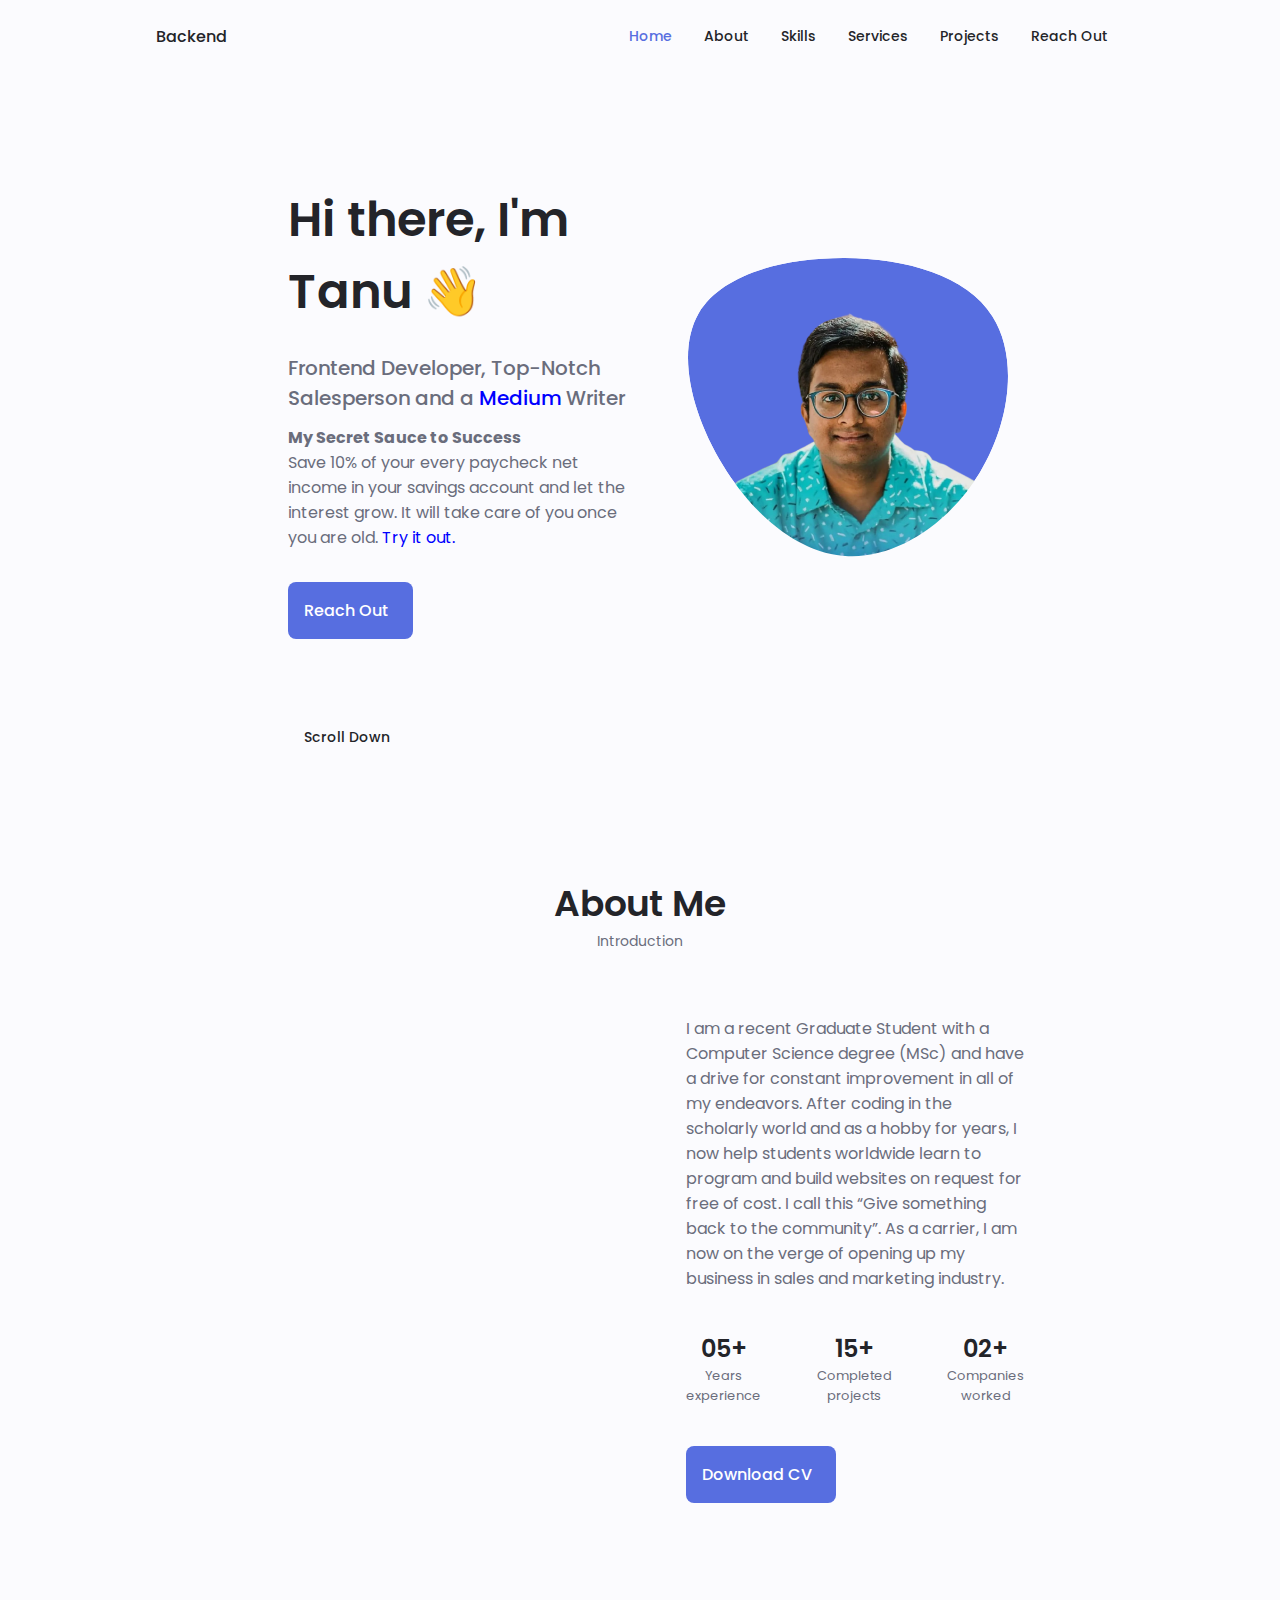
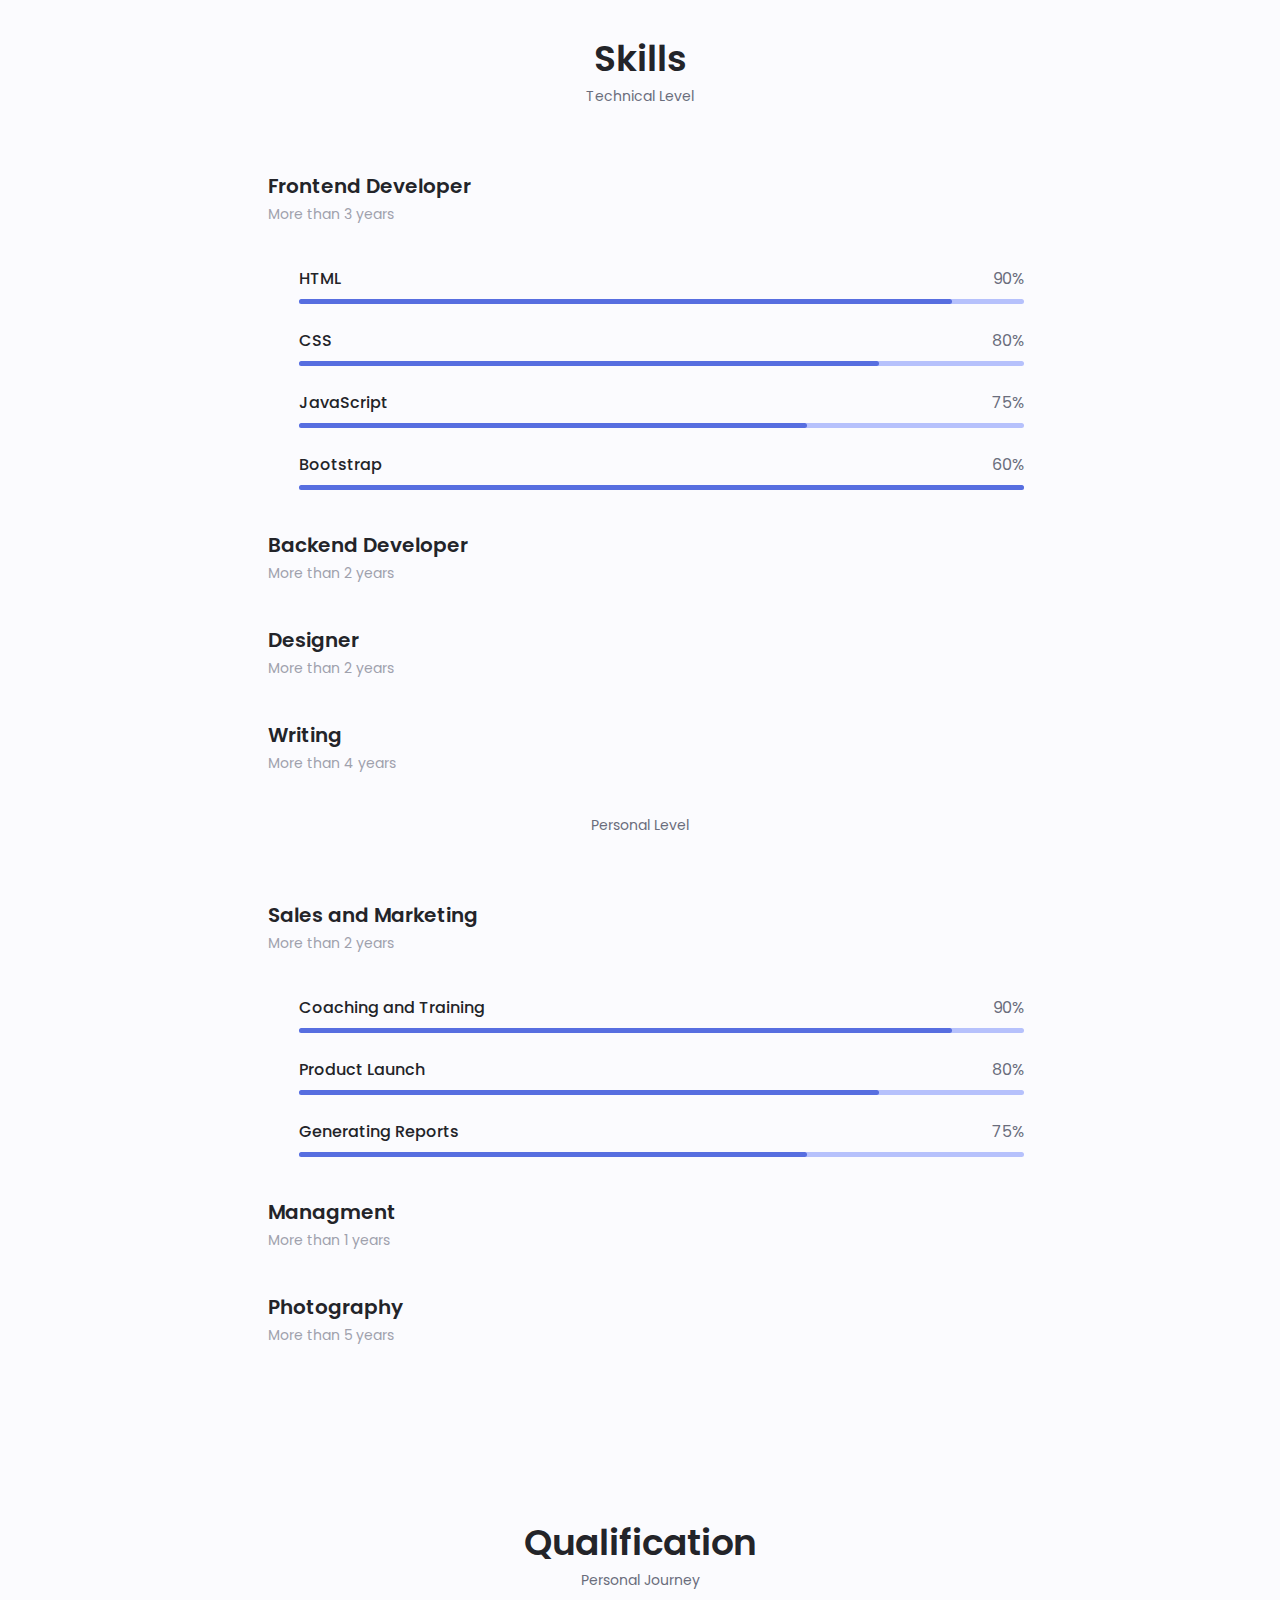
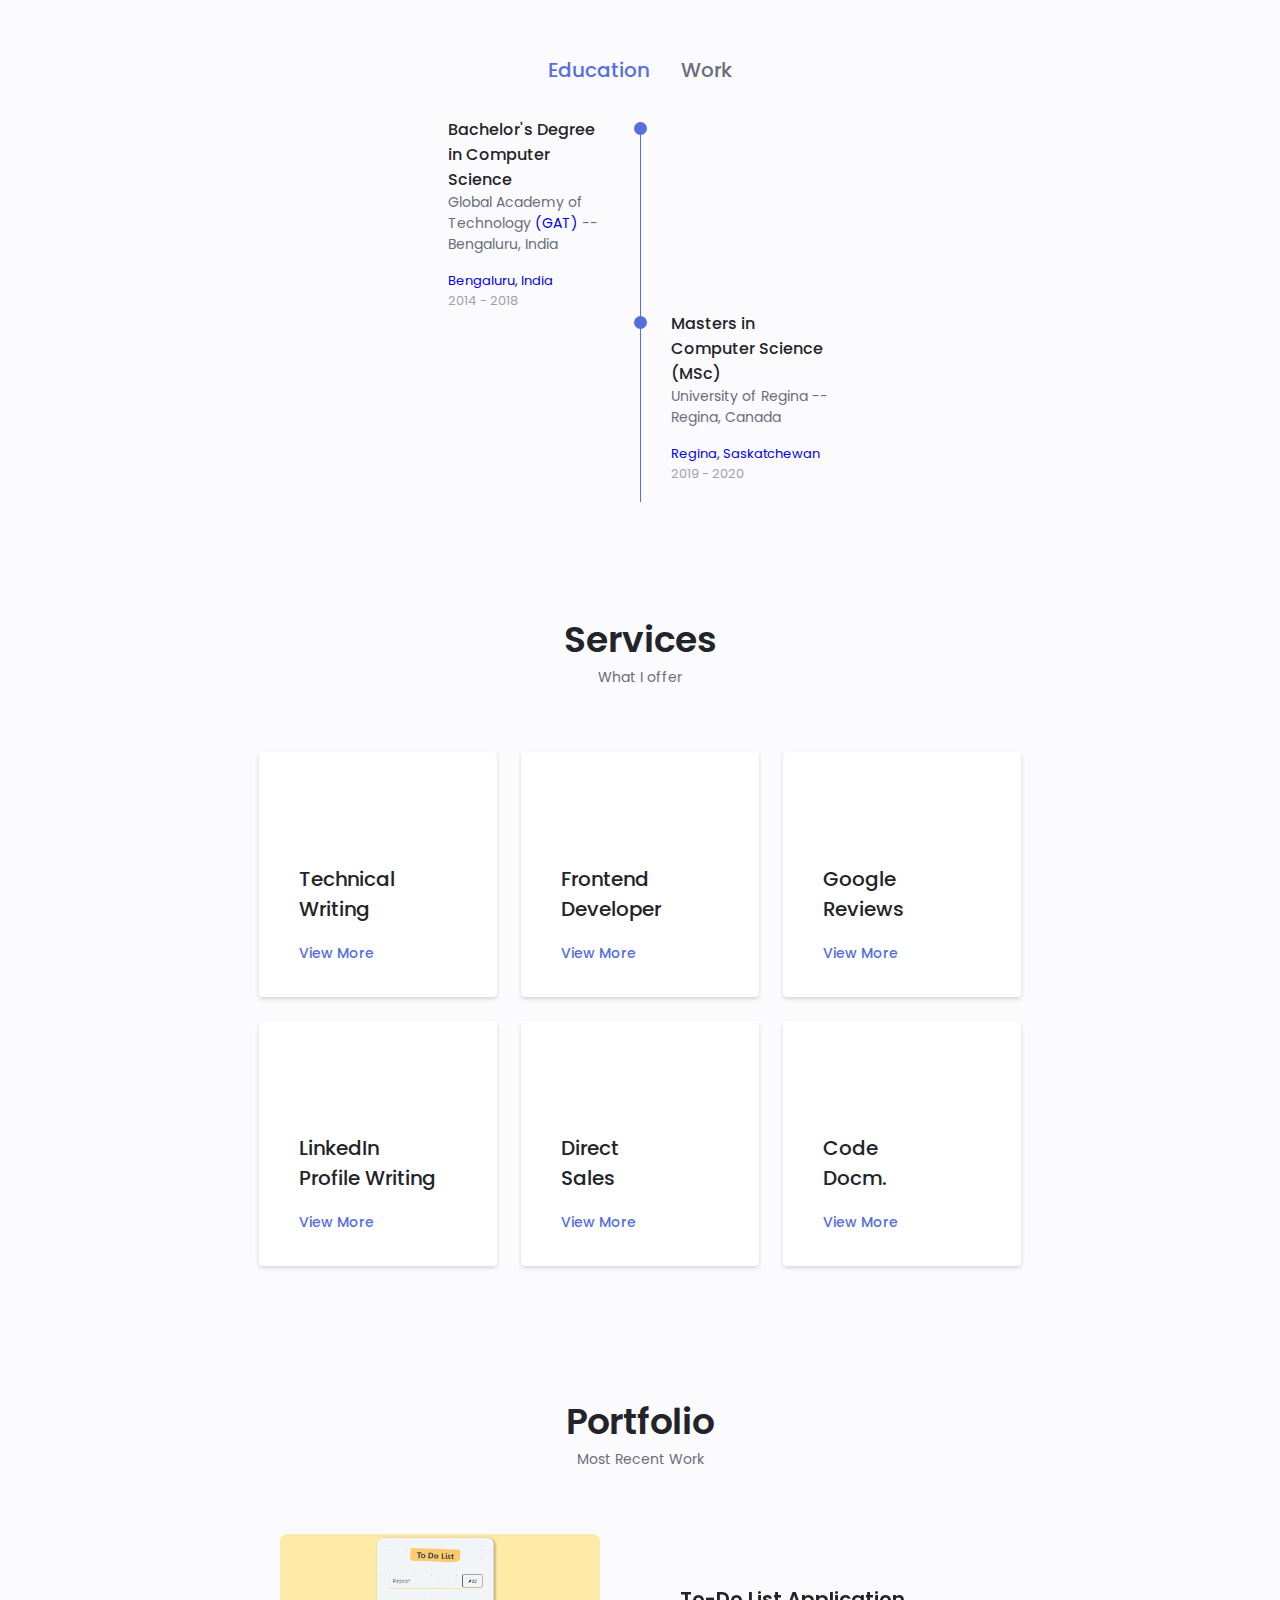
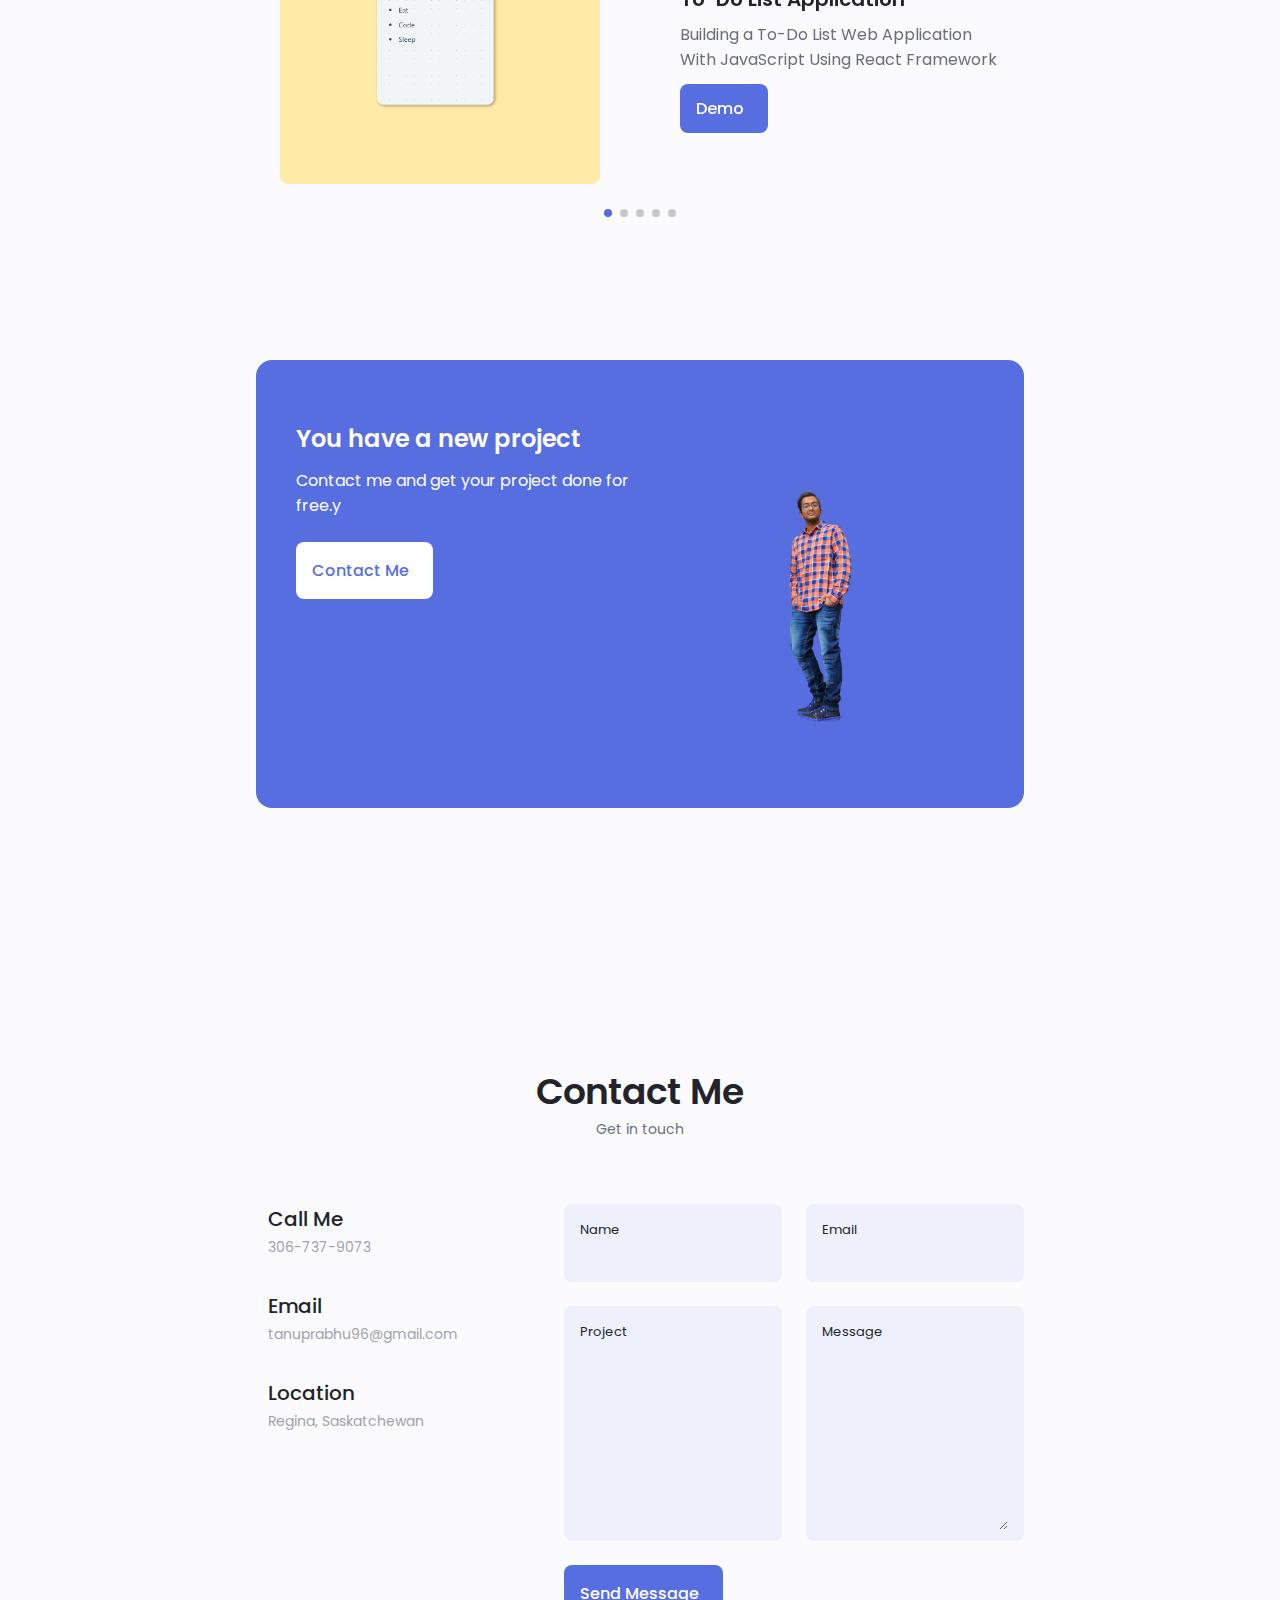
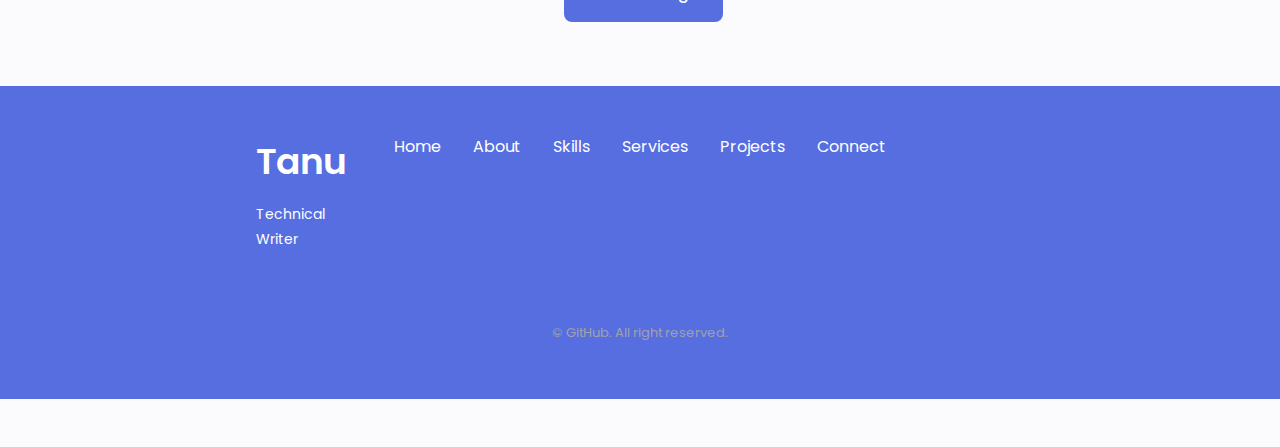
==== commit 2e76730e: "Fixed the update" ====
--- a/index.html
+++ b/index.html
@@ -1225,13 +1225,22 @@
 
                 <ul class="footer__links">
                     <li>
+                        <a href="#home" class="footer__link">Home</a>
+                    </li>
+                    <li>
+                        <a href="#about" class="footer__link">About</a>
+                    </li>
+                    <li>
+                        <a href="#skills" class="footer__link">Skills</a>
+                    </li>
+                    <li>
                         <a href="#services" class="footer__link">Services</a>
                     </li>
                     <li>
-                        <a href="#portfolio" class="footer__link">Portfolio</a>
+                        <a href="#portfolio" class="footer__link">Projects</a>
                     </li>
                     <li>
-                        <a href="#contact" class="footer__link">Contact Me</a>
+                        <a href="#contact" class="footer__link">Connect</a>
                     </li>
                 </ul>
 
@@ -1242,9 +1251,7 @@
                     <a href="" class="footer__social">
                         <i class="uil uil-instagram"></i>
                     </a>
-                    <a href="" class="footer__social">
-                        <i class="uil uil-twitter-alt"></i>
-                    </a>
+                    
                 </div>
             </div>
 
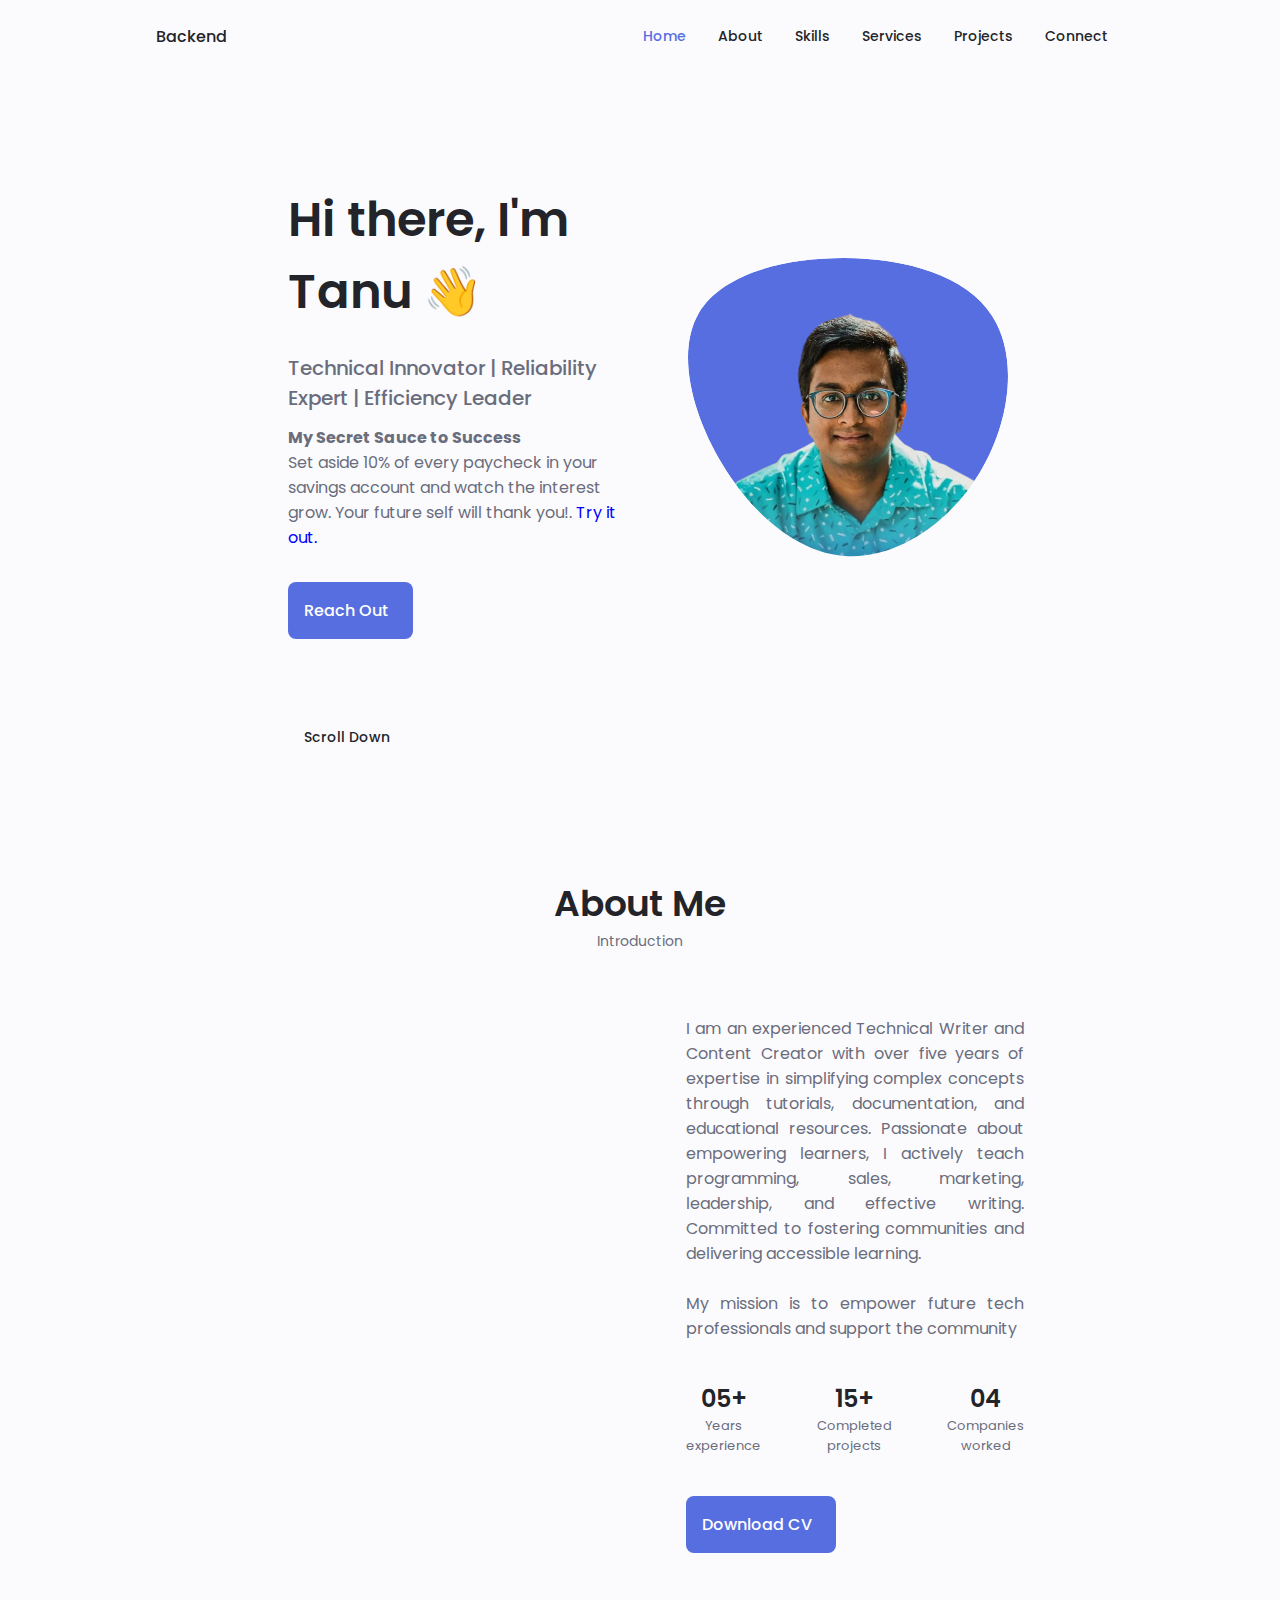
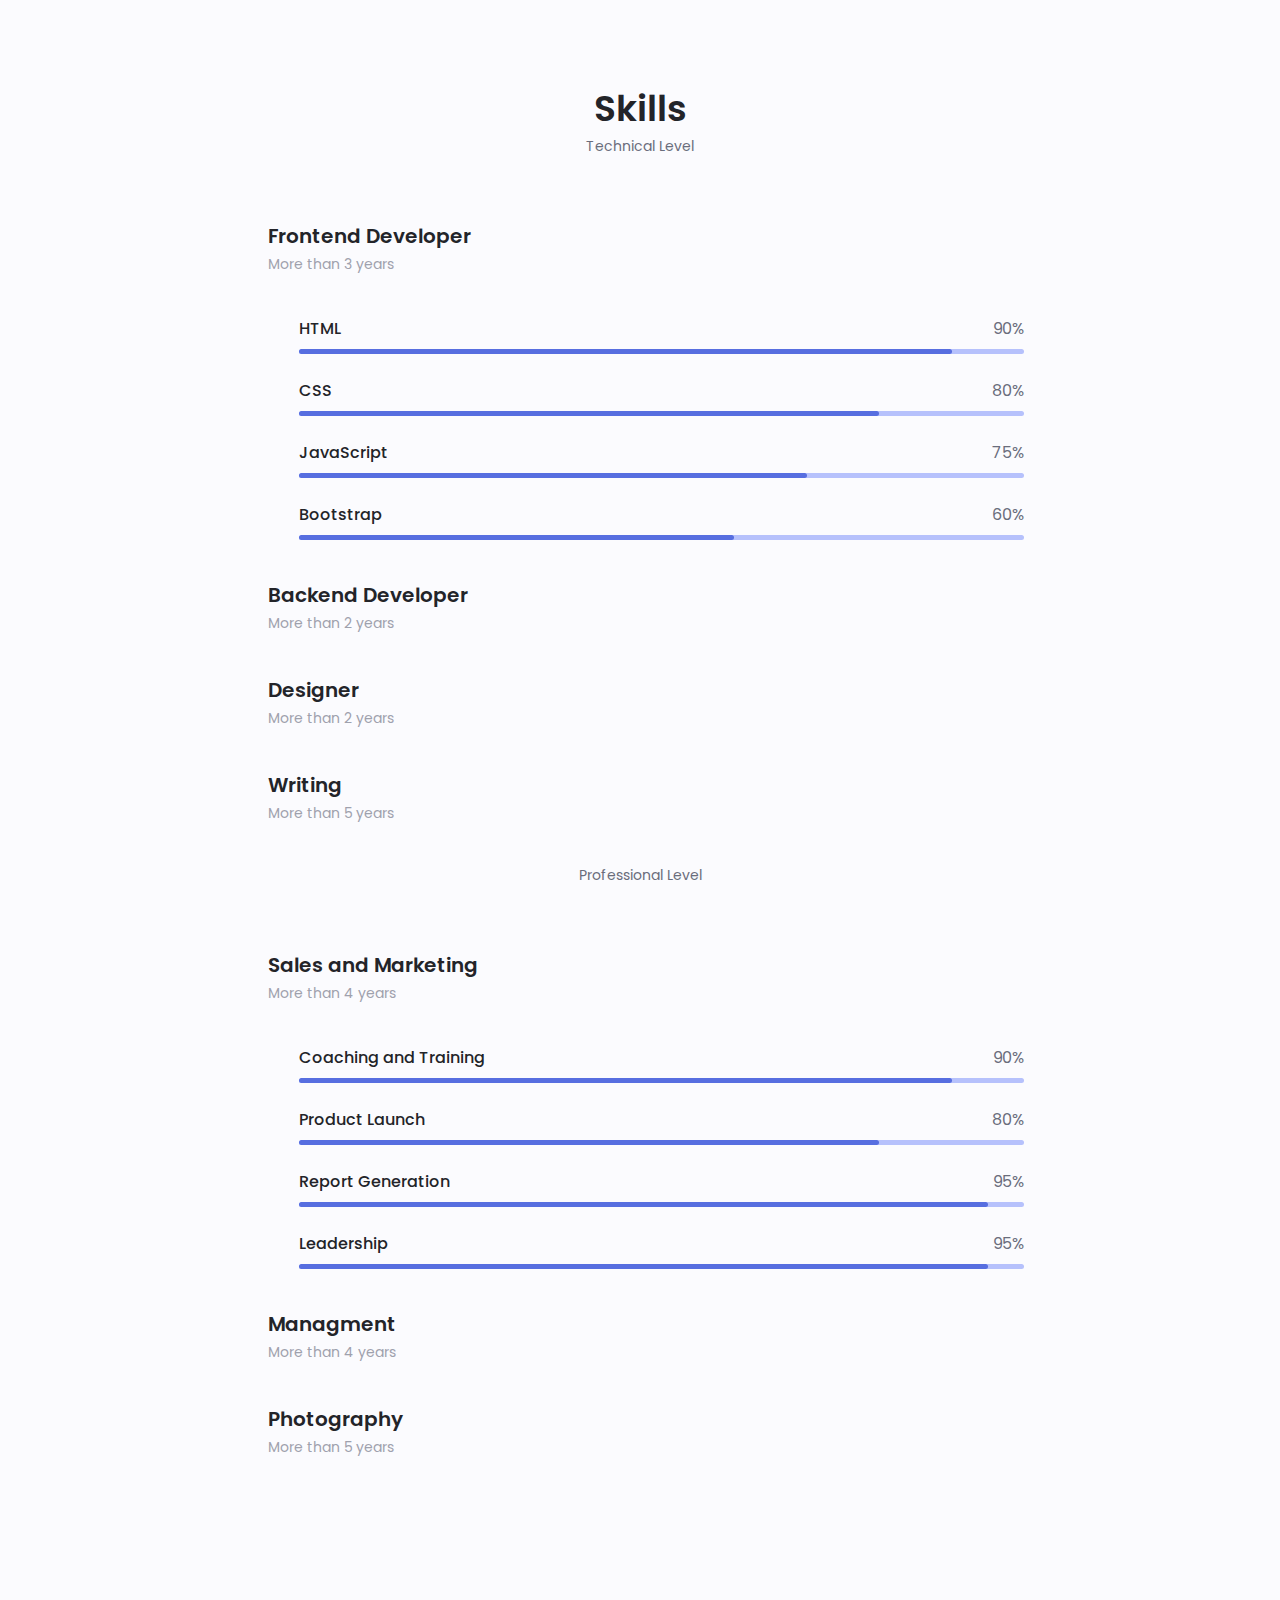
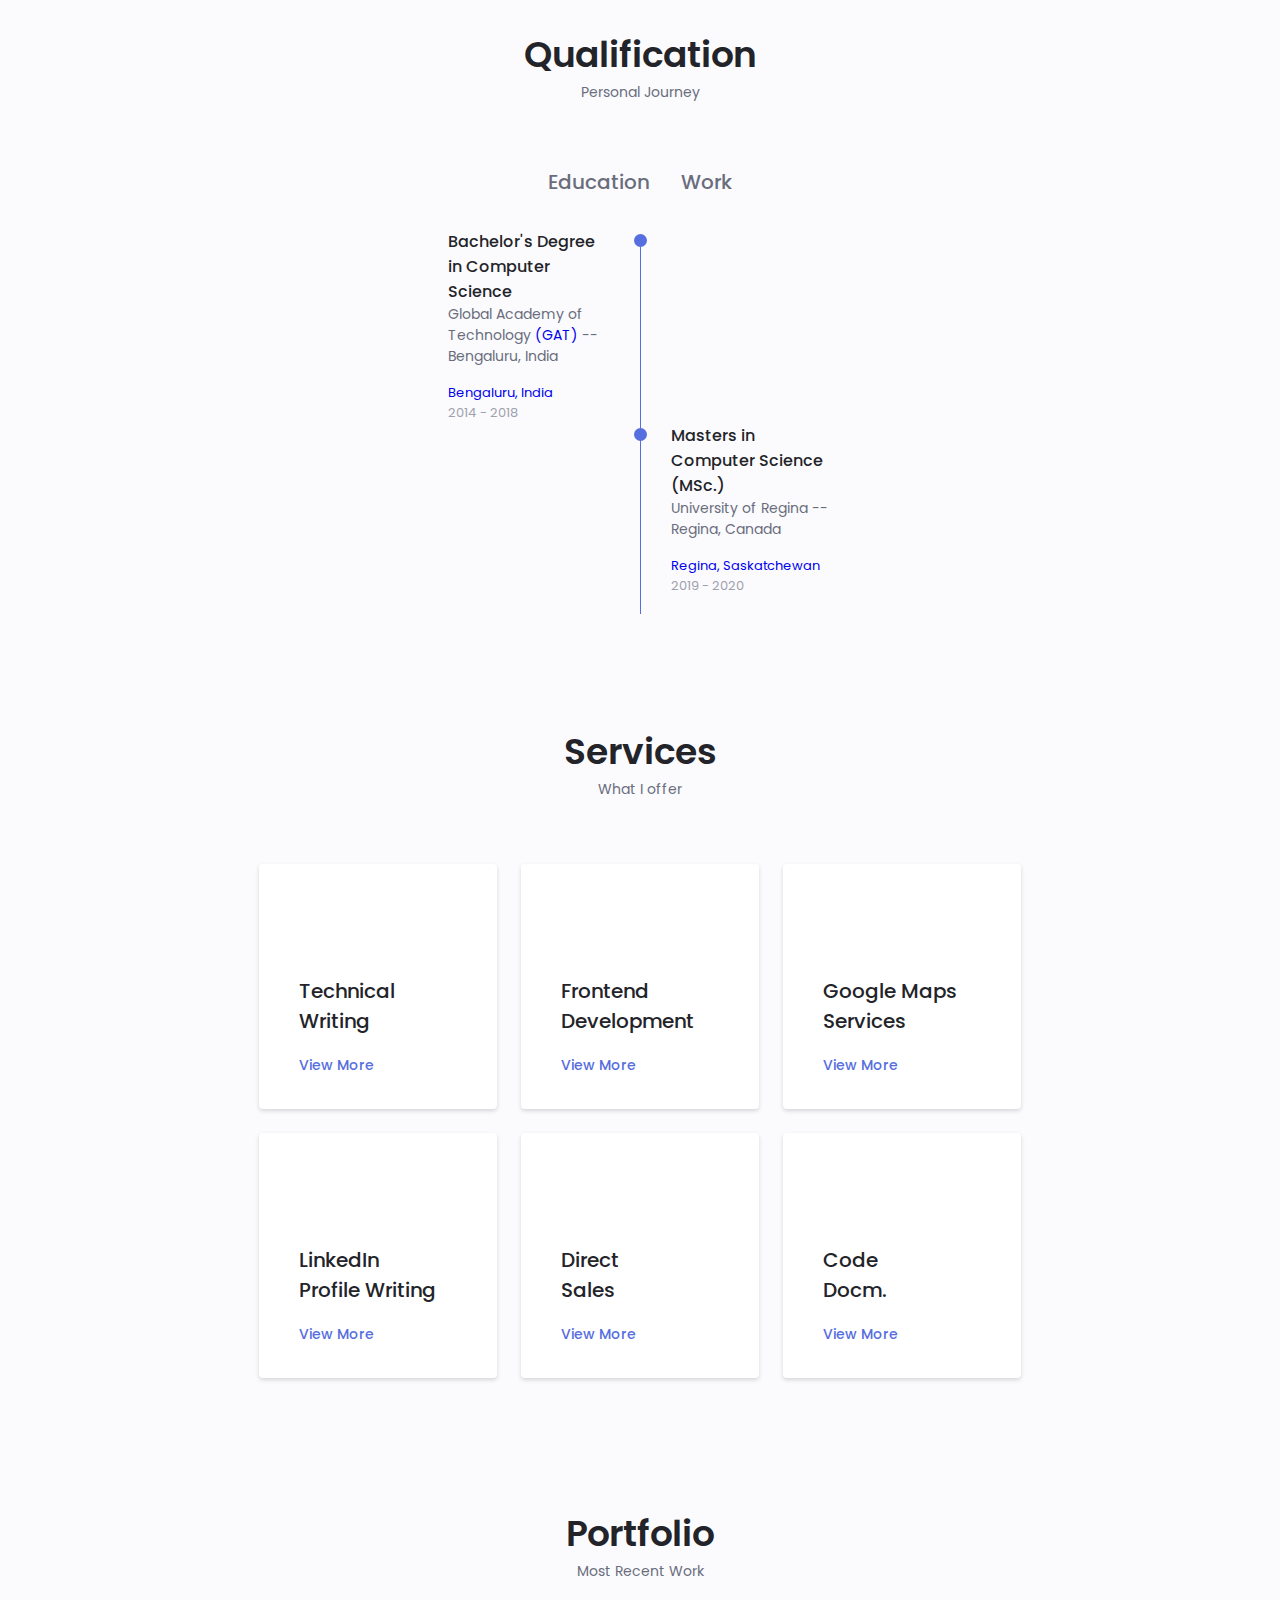
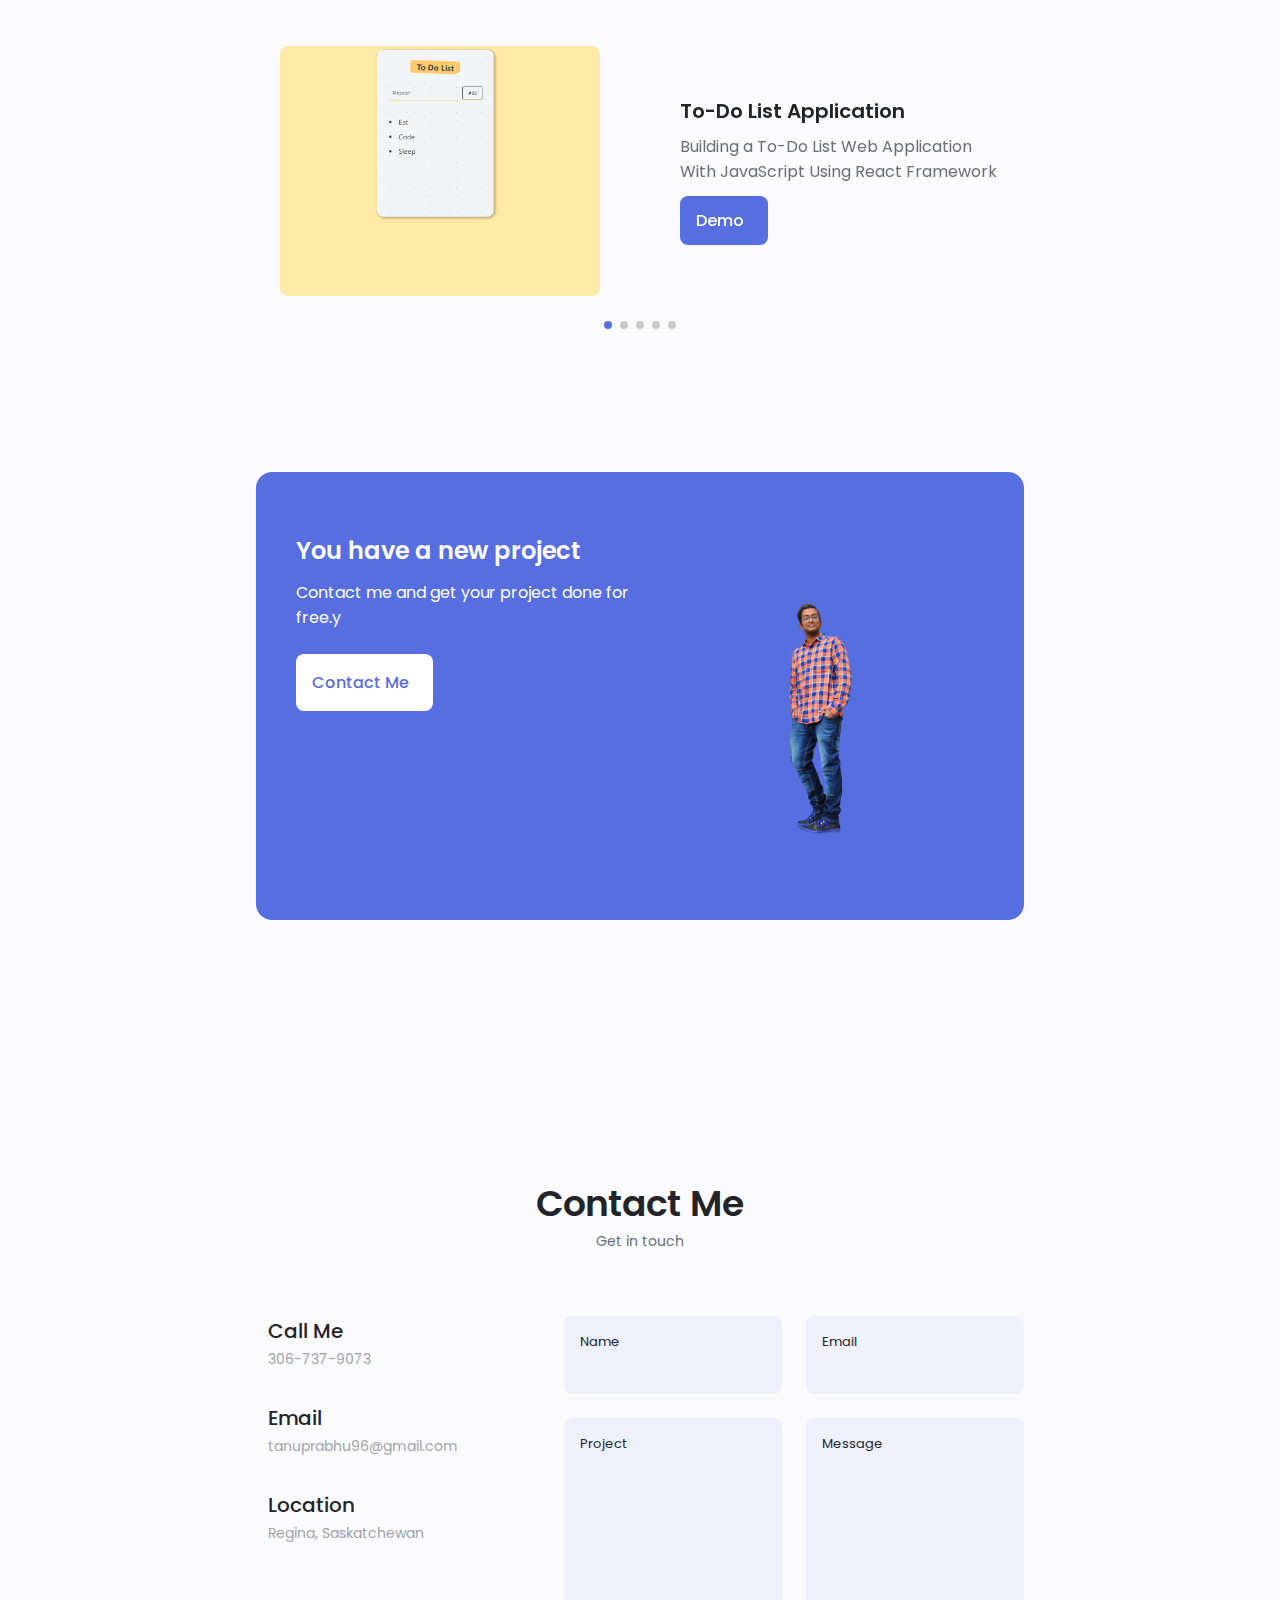
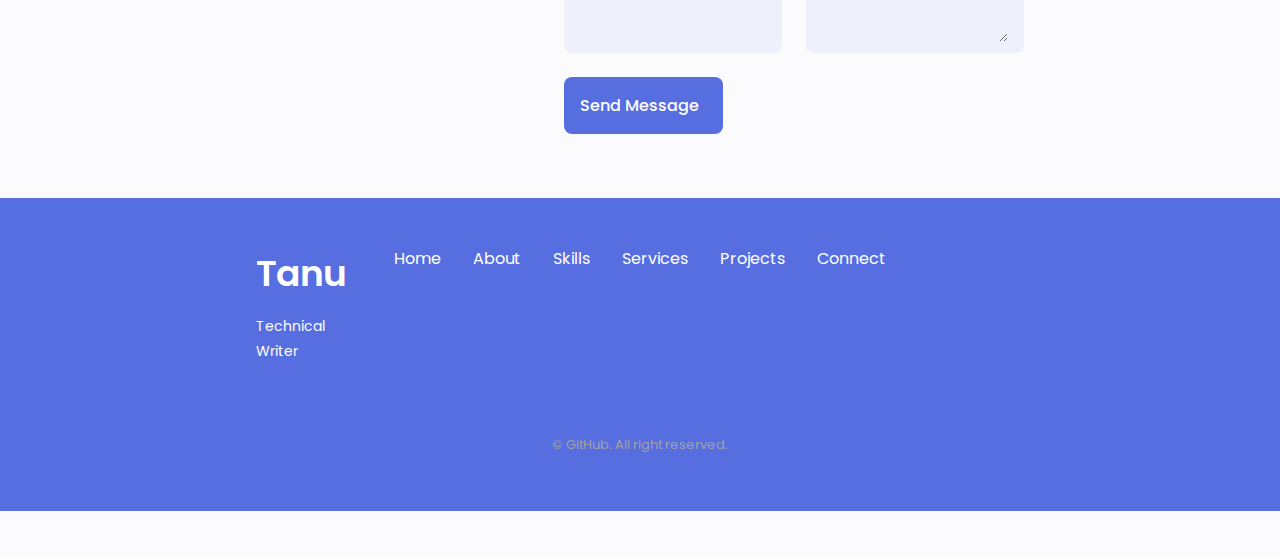
==== commit 48e22ad1: "Tweaked the Webpage" ====
--- a/index.html
+++ b/index.html
@@ -29,7 +29,7 @@
                     <ul class="nav__list grid">
                         <li class="nav__item">
                             <a href="#home" class="nav__link active-link">
-                                Home 
+                               Home 
                             </a>
                         </li>
                         <li class="nav__item">
@@ -54,7 +54,7 @@
                         </li>
                         <li class="nav__item">
                             <a href="#contact" class="nav__link">
-                                <i class="uil uil-message nav__icon"></i>Reach Out
+                                <i class="uil uil-message nav__icon"></i>Connect
                             </a>
                         </li>
                     </ul>
@@ -118,11 +118,11 @@
                         <div class="home__data">
                             <h1 class="home__title">Hi there, I'm Tanu 👋</h1>
                             <br>
-                            <h3 class="home__subtitle">Frontend Developer, Top-Notch Salesperson and a <a href="" class="href" style="color: blue;">Medium</a> Writer</h3>
+                            <h3 class="home__subtitle">Technical Innovator | Reliability Expert | Efficiency Leader</h3>
                             <p class="home__description">
                                 <b>My Secret Sauce to Success</b>
                                 <br>
-                                Save 10% of your every paycheck net income in your savings account and let the interest grow. It will take care of you once you are old. <a href="interest.html" class="href" style="color: blue;">Try it out.</a>                            
+                                Set aside 10% of every paycheck in your savings account and watch the interest grow. Your future self will thank you!. <a href="interest.html" class="href" style="color: blue;">Try it out.</a>                            
                             </p>
                             <a href="#contact" class="button button--flex">
                                Reach Out <i class="uil uil-phone button__icon"></i>
@@ -149,9 +149,18 @@
                 <div class="about__container container grid">
                     <img src="assets\img\tanuProfileImage.jpeg" alt="" class="about__img">
                     <div class="about__data">
-                        <p class="about__description">
-                            I am a recent Graduate Student with a Computer Science degree (MSc) and have a drive for constant improvement in all of my endeavors. 
-                            After coding in the scholarly world and as a hobby for years, I now help students worldwide learn to program and build websites on request for free of cost. I call this <q>Give something back to the community</q>. As a carrier, I am now on the verge of opening up my business in sales and marketing industry.
+                        <p class="about__description"style="text-align:justify;">
+
+                            I am an experienced Technical Writer and Content Creator with over five years of expertise in simplifying complex concepts through tutorials, documentation, and educational resources. Passionate about empowering learners, I actively teach programming, sales, marketing, leadership, and effective writing.
+                            Committed to fostering communities and delivering accessible learning.
+                        <br>
+                        <br>
+                        
+                     
+                            My mission is to empower future tech professionals and support the community
+                       
+                        
+                        
                         </p>
                         <div class="about__info">
 
@@ -166,7 +175,7 @@
                             </div>
 
                             <div>
-                                <span class="about__info-title">02+</span>
+                                <span class="about__info-title">04</span>
                                 <span class="about__info-name">Companies <br> worked</span>
                             </div>
 
@@ -359,7 +368,7 @@
 
                                 <div>
                                     <h1 class="skills__title">Writing</h1>
-                                    <span class="skills__subtitle">More than 4 years</span>
+                                    <span class="skills__subtitle">More than 5 years</span>
                                 </div>
 
                                 <i class="uil uil-angle-down skills__arrow"></i>
@@ -398,7 +407,7 @@
 
                                 <div class="skills_data">
                                     <div class="skills__titles">
-                                        <h3 class="skills__name">Quill Bot</h3>
+                                        <h3 class="skills__name">LaTeX</h3>
                                         <span class="skills__number">75%</span>
                                     </div>
                                         <div class="skills__bar">
@@ -419,10 +428,30 @@
                                 <div class="skills_data">
                                     <div class="skills__titles">
                                         <h3 class="skills__name">Markdown</h3>
-                                        <span class="skills__number">75%</span>
-                                    </div>
-                                        <div class="skills__bar">
-                                            <span class="skills__percentage skills__photoshop"></span>
+                                        <span class="skills__number">95%</span>
+                                    </div>
+                                        <div class="skills__bar">
+                                            <span class="skills__percentage skills__md"></span>
+                                        </div>
+                                </div>
+
+                                <div class="skills_data">
+                                    <div class="skills__titles">
+                                        <h3 class="skills__name">G Suite</h3>
+                                        <span class="skills__number">100%</span>
+                                    </div>
+                                        <div class="skills__bar">
+                                            <span class="skills__percentage skills__gs"></span>
+                                        </div>
+                                </div>
+
+                                <div class="skills_data">
+                                    <div class="skills__titles">
+                                        <h3 class="skills__name">Microsoft Office</h3>
+                                        <span class="skills__number">95%</span>
+                                    </div>
+                                        <div class="skills__bar">
+                                            <span class="skills__percentage skills__mo"></span>
                                         </div>
                                 </div>
 
@@ -436,7 +465,7 @@
                 </div>
 
 
-                <span class="section__subtitle">Personal Level</span>
+                <span class="section__subtitle">Professional Level</span>
 
                 <div class="skills__container container grid">
 
@@ -448,7 +477,7 @@
 
                                 <div>
                                     <h1 class="skills__title">Sales and Marketing</h1>
-                                    <span class="skills__subtitle">More than 2 years</span>
+                                    <span class="skills__subtitle">More than 4 years</span>
                                 </div>
 
                                 <i class="uil uil-angle-down skills__arrow"></i>
@@ -477,11 +506,21 @@
 
                                 <div class="skills_data">
                                     <div class="skills__titles">
-                                        <h3 class="skills__name">Generating Reports</h3>
-                                        <span class="skills__number">75%</span>
-                                    </div>
-                                        <div class="skills__bar">
-                                            <span class="skills__percentage skills__js"></span>
+                                        <h3 class="skills__name">Report Generation</h3>
+                                        <span class="skills__number">95%</span>
+                                    </div>
+                                        <div class="skills__bar">
+                                            <span class="skills__percentage skills__mo"></span>
+                                        </div>
+                                </div>
+
+                                <div class="skills_data">
+                                    <div class="skills__titles">
+                                        <h3 class="skills__name">Leadership</h3>
+                                        <span class="skills__number">95%</span>
+                                    </div>
+                                        <div class="skills__bar">
+                                            <span class="skills__percentage skills__mo"></span>
                                         </div>
                                 </div>
 
@@ -496,7 +535,7 @@
 
                                 <div>
                                     <h1 class="skills__title">Managment</h1>
-                                    <span class="skills__subtitle">More than 1 years</span>
+                                    <span class="skills__subtitle">More than 4 years</span>
                                 </div>
 
                                 <i class="uil uil-angle-down skills__arrow"></i>
@@ -506,30 +545,39 @@
                                 <div class="skills_data">
                                     <div class="skills__titles">
                                         <h3 class="skills__name">Conducting Interviews</h3>
-                                        <span class="skills__number">70%</span>
-                                    </div>
-                                        <div class="skills__bar">
-                                            <span class="skills__percentage skills__php"></span>
+                                        <span class="skills__number">75%</span>
+                                    </div>
+                                        <div class="skills__bar">
+                                            <span class="skills__percentage skills__qb"></span>
+                                        </div>
+                                </div>
+                                <div class="skills_data">
+                                    <div class="skills__titles">
+                                        <h3 class="skills__name">Marketing</h3>
+                                        <span class="skills__number">90%</span>
+                                    </div>
+                                        <div class="skills__bar">
+                                            <span class="skills__percentage skills__mo"></span>
                                         </div>
                                 </div>
 
                                 <div class="skills_data">
                                     <div class="skills__titles">
                                         <h3 class="skills__name">Generating Payroll Reports</h3>
-                                        <span class="skills__number">60%</span>
-                                    </div>
-                                        <div class="skills__bar">
-                                            <span class="skills__percentage skills__node"></span>
+                                        <span class="skills__number">80%</span>
+                                    </div>
+                                        <div class="skills__bar">
+                                            <span class="skills__percentage skills__pw"></span>
                                         </div>
                                 </div>
 
                                 <div class="skills_data">
                                     <div class="skills__titles">
                                         <h3 class="skills__name">Inventory Count</h3>
-                                        <span class="skills__number">75%</span>
-                                    </div>
-                                        <div class="skills__bar">
-                                            <span class="skills__percentage skills__firebase"></span>
+                                        <span class="skills__number">80%</span>
+                                    </div>
+                                        <div class="skills__bar">
+                                            <span class="skills__percentage skills__pw"></span>
                                         </div>
                                 </div>
 
@@ -601,7 +649,7 @@
 
                 <div class="qualification__container container">
                     <div class="qualification__tabs">
-                        <div class="qualification__button button--flex qualification__active" data-target = '#education'>
+                        <div class="qualification__button button--flex" data-target = '#education'>
                             <i class="uil uil-graduation-cap qualification__icon"></i>
                             Education
                         </div>
@@ -654,7 +702,7 @@
 
                             </div>
                             <div>
-                                <h3 class="qualification__title">Masters in Computer Science (MSc)</h3>
+                                <h3 class="qualification__title">Masters in Computer Science (MSc.)</h3>
                                 <span class="qualification__subtitle">University of Regina -- Regina, Canada</span>
                                 
                                 <div class="qualification__calendar">
@@ -682,11 +730,12 @@
 
                         <!--==================== QUALIFICATION 1 ====================-->
                                 <div>
-                                    <h3 class="qualification__title">Medium - A Writing Corporation</h3>
+                                    <h3 class="qualification__title">Medium</h3>
+                                    <h5>Technical Writer</h5>
                                     <span class="qualification__subtitle">Remote</span>
                                     <div class="qualification__calendar">
                                         <i class="uil uil-calendar-alt"></i>
-                                        2019 - Present
+                                        Jun. 2019 - Present
                                     </div>
                                 </div>
 
@@ -697,6 +746,50 @@
                                 </div>
                                
                             </div>
+<!--==================== QUALIFICATION 2 ====================-->
+<div class="qualification__data">
+    <div></div>
+
+    <div>
+        <span class="qualification__rounder"></span>
+        <span class="qualification__line"></span>
+
+    </div>
+    
+    <div>
+        <h3 class="qualification__title">Excel Promotions</h3>
+        <h5>Assistant Manager</h5>
+        <span class="qualification__subtitle">Saskatoon, SK. & Calgary, AB.</span>
+        <div class="qualification__calendar">
+            <i class="uil uil-calendar-alt"></i>
+            Sep. 2020 - Jan. 2025
+        </div>
+    </div>
+
+</div>
+                            <!--==================== QUALIFICATION 2 ====================-->
+                            <div class="qualification__data">
+
+
+                                <!--==================== QUALIFICATION 3 ====================-->
+                                        <div>
+                                            <h3 class="qualification__title">Focus Acquisitions</h3>
+                                            <h5>Fundraising Campaign Manager</h5>                                            </h5>
+                                            <span class="qualification__subtitle">Surrey, BC.</span>
+                                            <div class="qualification__calendar">
+                                                <i class="uil uil-calendar-alt"></i>
+                                                Feb. 2023 - Jun. 2023
+                                            </div>
+                        
+                                        </div>
+        
+                                        <div>
+                                            <span class="qualification__rounder"></span>
+                                            <span class="qualification__line"></span>
+            
+                                        </div>
+                                       
+                             </div>
     
     
                             <!--==================== QUALIFICATION 2 ====================-->
@@ -710,41 +803,19 @@
                                 </div>
                                 
                                 <div>
-                                    <h3 class="qualification__title">Technical Writer</h3>
-                                    <span class="qualification__subtitle">Momomedia</span>
+                                    <h3 class="qualification__title">Momomedia</h3>
+                                    <h5>Technical Writer</h5>
+                                    <span class="qualification__subtitle">Remote</span>
                                     <div class="qualification__calendar">
                                         <i class="uil uil-calendar-alt"></i>
-                                        2019 - 2020
+                                       Feb. 2021 - Aug. 2021
                                     </div>
                                 </div>
                            
                             </div>
 
 
-                            <!--==================== QUALIFICATION 2 ====================-->
-                            <div class="qualification__data">
-
-
-                                <!--==================== QUALIFICATION 3 ====================-->
-                                        <div>
-                                            <h3 class="qualification__title">Excel Promotions</h3>
-                                            <span class="qualification__subtitle">Full Time</span>
-                                            <div class="qualification__calendar">
-                                                <i class="uil uil-calendar-alt"></i>
-                                                2020 - Present
-                                            </div>
-                        
-                                        </div>
-        
-                                        <div>
-                                            <span class="qualification__rounder"></span>
-                                            <span class="qualification__line"></span>
-            
-                                        </div>
-                                       
-                                    </div>
-
-                        </div>
+                           
                     </div>
                 </div>
             </section>
@@ -769,28 +840,29 @@
 
                         <div class="services__modal">
                             <div class="services__modal-content">
-                                <h4 class="services__modal-title">Technical <br> Writing</h4>
+                                <h4 class="services__modal-title">Technical Writing</h4>
                                 <i class="uil uil-times services__modal-close"></i>
 
                                 <ul class="services__modal-services grid">
                                     <li class="services__modal-service">
                                         <i class="uil uil-check-circle services__modal-icon"></i>
-                                        <p>I help to write technical articles</p>
-                                    </li>
-
-                                    <li class="services__modal-service">
-                                        <i class="uil uil-check-circle services__modal-icon"></i>
-                                        <p>I proof-read documentation</p>
-                                    </li>
-
-                                    <li class="services__modal-service">
-                                        <i class="uil uil-check-circle services__modal-icon"></i>
-                                        <p>I give constructive feedback</p>
-                                    </li>
-
-                                    <li class="services__modal-service">
-                                        <i class="uil uil-check-circle services__modal-icon"></i>
-                                        <p>I structure your company documents</p>
+                                        <p>Crafting clear and engaging technical articles</p>
+                                    </li>
+
+                                    <li class="services__modal-service">
+                                        <i class="uil uil-check-circle services__modal-icon"></i>
+                                        <p>Proofreading and enhancing existing documentation                                        </p>
+                                    </li>
+
+                                    <li class="services__modal-service">
+                                        <i class="uil uil-check-circle services__modal-icon"></i>
+                                        <p>Offering constructive feedback for continuous improvement
+                                        </p>
+                                    </li>
+
+                                    <li class="services__modal-service">
+                                        <i class="uil uil-check-circle services__modal-icon"></i>
+                                        <p>Structuring and organizing company documents for clarity and consistency                                        </p>
                                     </li>
                                 </ul>
                             </div>
@@ -801,7 +873,7 @@
                      <div class="services__content">
                         <div>
                             <i class="uil uil-arrow services__icon"></i>
-                            <h3 class="services__title">Frontend <br> Developer</h3>
+                            <h3 class="services__title">Frontend <br> Development</h3>
                         </div>
 
                         <span class="button button--flex button--small button--link services__button">
@@ -811,28 +883,31 @@
 
                         <div class="services__modal">
                             <div class="services__modal-content">
-                                <h4 class="services__modal-title">Frontend <br> Developer</h4>
+                                <h4 class="services__modal-title">Frontend Development</h4>
                                 <i class="uil uil-times services__modal-close"></i>
 
                                 <ul class="services__modal-services grid">
                                     <li class="services__modal-service">
                                         <i class="uil uil-check-circle services__modal-icon"></i>
-                                        <p>I help to write technical articles</p>
-                                    </li>
-
-                                    <li class="services__modal-service">
-                                        <i class="uil uil-check-circle services__modal-icon"></i>
-                                        <p>I proof-read documentation</p>
-                                    </li>
-
-                                    <li class="services__modal-service">
-                                        <i class="uil uil-check-circle services__modal-icon"></i>
-                                        <p>I give constructive feedback</p>
-                                    </li>
-
-                                    <li class="services__modal-service">
-                                        <i class="uil uil-check-circle services__modal-icon"></i>
-                                        <p>I structure your company documents</p>
+                                        <p>Creating responsive websites with HTML, CSS, and Bootstrap</p>
+                                    </li>
+
+                                    <li class="services__modal-service">
+                                        <i class="uil uil-check-circle services__modal-icon"></i>
+                                        <p>Building dynamic UIs with JavaScript and React
+                                        </p>
+                                    </li>
+
+                                    <li class="services__modal-service">
+                                        <i class="uil uil-check-circle services__modal-icon"></i>
+                                        <p>Ensuring performance and cross-browser compatibility
+                                        </p>
+                                    </li>
+
+                                    <li class="services__modal-service">
+                                        <i class="uil uil-check-circle services__modal-icon"></i>
+                                        <p>Applying modern design principles for great UX
+                                        </p>
                                     </li>
                                 </ul>
                             </div>
@@ -843,7 +918,7 @@
                      <div class="services__content">
                         <div>
                             <i class="uil uil-google services__icon"></i>
-                            <h3 class="services__title">Google <br> Reviews</h3>
+                            <h3 class="services__title">Google Maps <br>Services</h3>
                         </div>
 
                         <span class="button button--flex button--small button--link services__button">
@@ -853,28 +928,29 @@
 
                         <div class="services__modal">
                             <div class="services__modal-content">
-                                <h4 class="services__modal-title">Google <br> Reviews</h4>
+                                <h4 class="services__modal-title">Google Maps Services</h4>
                                 <i class="uil uil-times services__modal-close"></i>
 
                                 <ul class="services__modal-services grid">
                                     <li class="services__modal-service">
                                         <i class="uil uil-check-circle services__modal-icon"></i>
-                                        <p>I help new business get a lot more traffic by posting their store photos to Google Maps.</p>
-                                    </li>
-
-                                    <li class="services__modal-service">
-                                        <i class="uil uil-check-circle services__modal-icon"></i>
-                                        <p>I also write about the stores both the good/bad depending on their service.</p>
-                                    </li>
-
-                                    <li class="services__modal-service">
-                                        <i class="uil uil-check-circle services__modal-icon"></i>
-                                        <p>I am a level 7 Contributor with over 13,150 points and done so fas 2586 contributons that has gotten over 20M views.</p>
-                                    </li>
-
-                                    <li class="services__modal-service">
-                                        <i class="uil uil-check-circle services__modal-icon"></i>
-                                        <p>I also answer Q and A on the maps to keep the business's updated about their menu item, accessibility, hours of operation.</p>
+                                        <p>Boosting visibility with photos to reach millions</p>
+                                    </li>
+
+                                    <li class="services__modal-service">
+                                        <i class="uil uil-check-circle services__modal-icon"></i>
+                                        <p>Helping businesses attract traffic with store photos</p>
+                                    </li>
+
+                                    <li class="services__modal-service">
+                                        <i class="uil uil-check-circle services__modal-icon"></i>
+                                        <p>Answering Q&A to keep business details updated
+                                        </p>
+                                    </li>
+
+                                    <li class="services__modal-service">
+                                        <i class="uil uil-check-circle services__modal-icon"></i>
+                                        <p>Level 8 Contributor with 22,371+ points, 7,965+ contributions, and 45M+ views</p>
                                     </li>
                                 </ul>
                             </div>
--- a/assets/css/styles.css
+++ b/assets/css/styles.css
@@ -550,20 +550,20 @@
 .skills__js{
   width: 70%;
 }
-.skills__react{
-  width: 50%;
+.skills__bs{
+  width: 60%;
 }
 
 .skills__php{
-  width: 50%;
+  width: 40%;
 }
 
 .skills__node{
-  width: 70%;
+  width: 20%;
 }
 
 .skills__firebase{
-  width: 50%;
+  width: 30%;
 }
 .skills__python{
   width: 95%;
@@ -577,9 +577,44 @@
   width: 80%;
 }
 .skills__photoshop{
-  width: 70%;
-}
-
+  width: 75%;
+}
+.skills__snapseed{
+  width: 95%;
+}
+.skills__gmp{
+  width: 95%;
+}
+.skills__gimp{
+  width: 50%;
+}
+.skills__te{
+  width: 95%;
+}
+.skills__gm{
+  width: 95%;
+}
+.skills__pw{
+  width: 80%;
+}
+.skills__qb{
+  width: 75%;
+}
+.skills__jn{
+  width: 90%;
+}
+
+.skills__gs{
+  width: 100%;
+}
+
+.skills__mo{
+  width: 95%;
+}
+
+.skills__md{
+  width: 95%;
+}
 
 .skills__close .skills__list{
   height: 0;
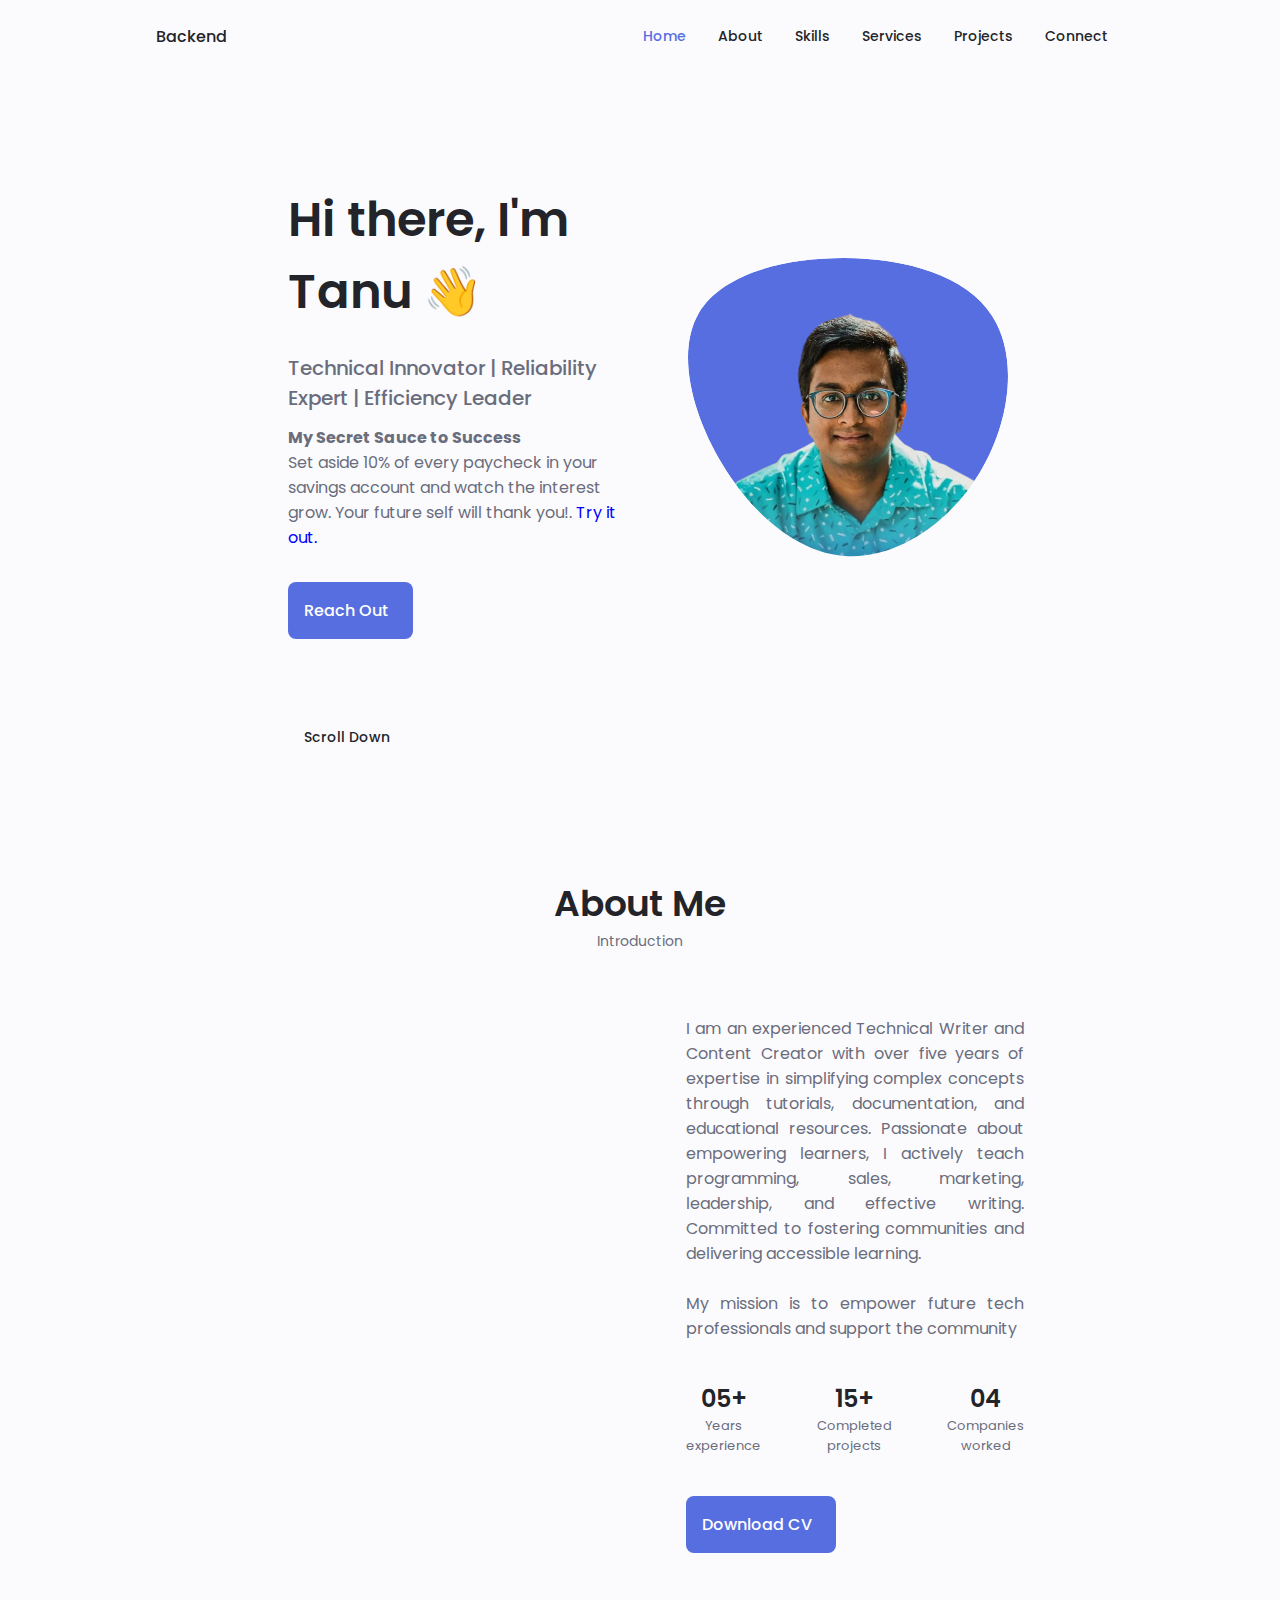
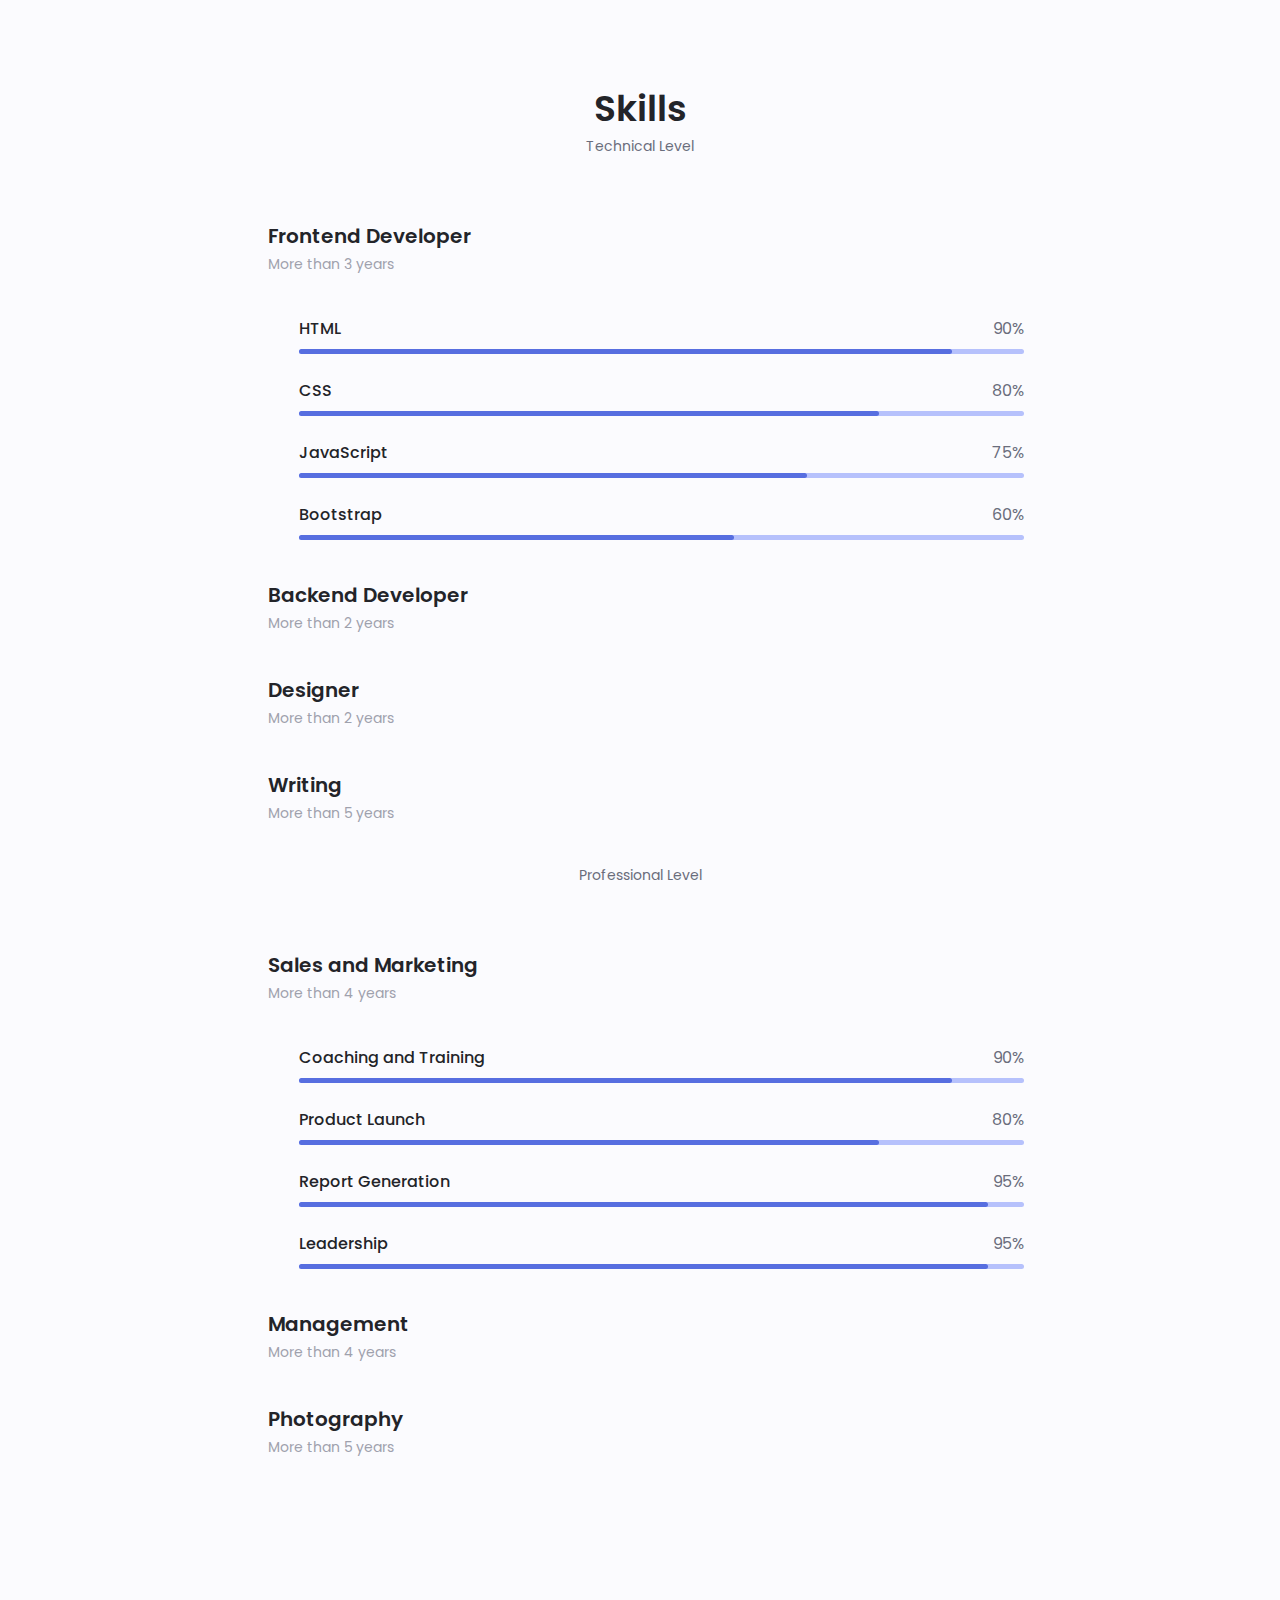
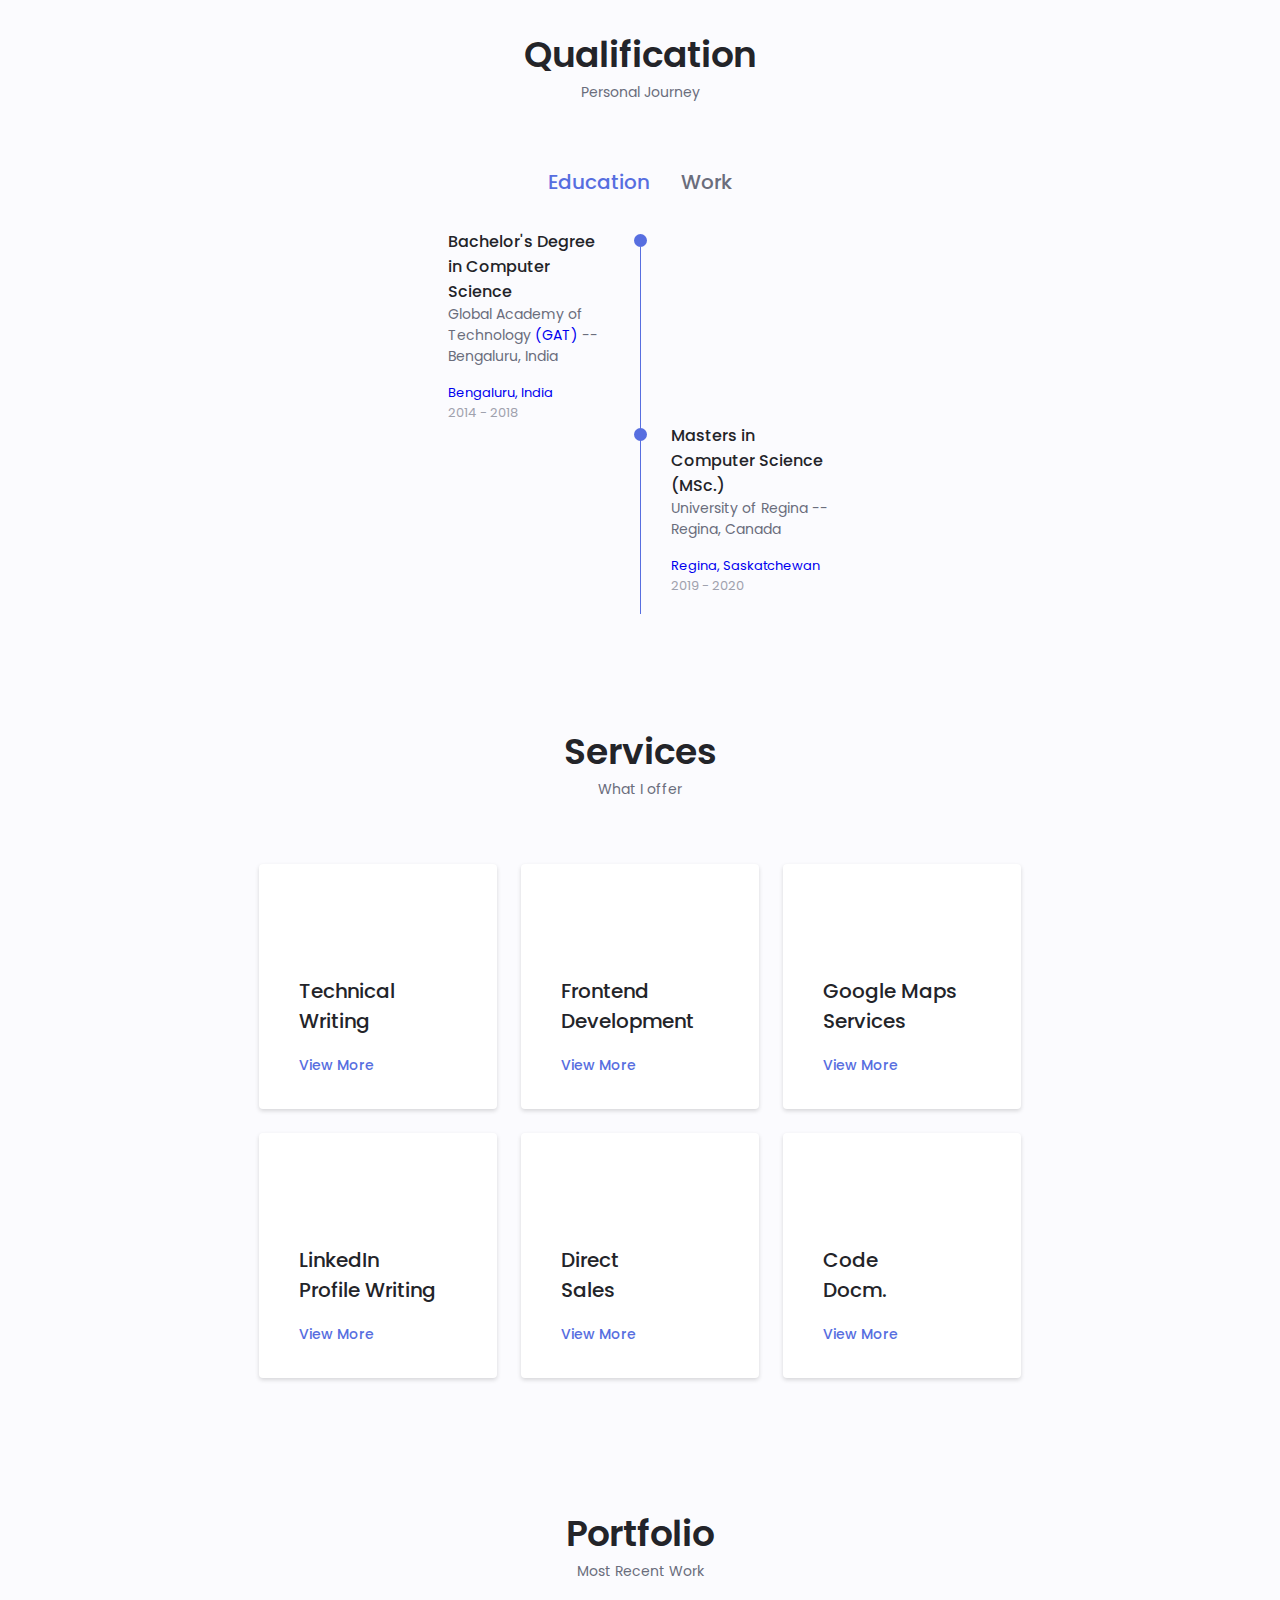
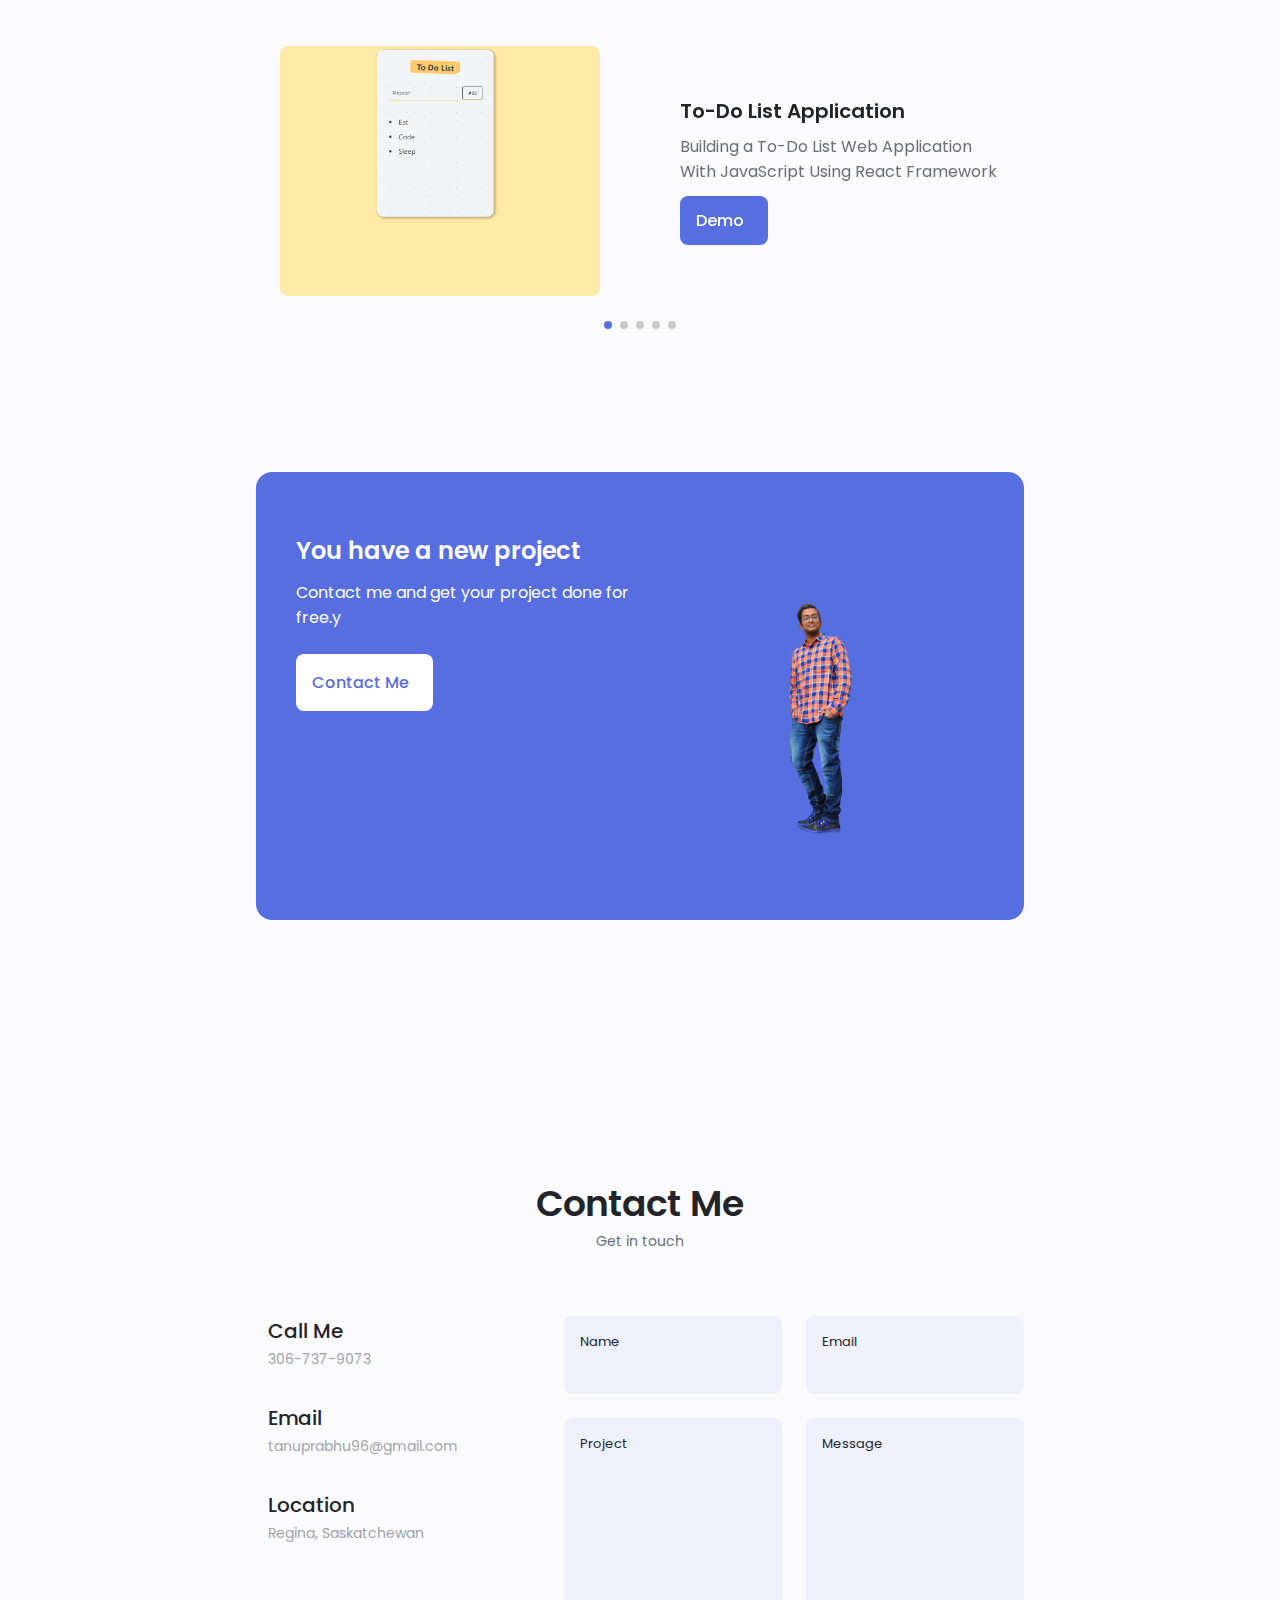
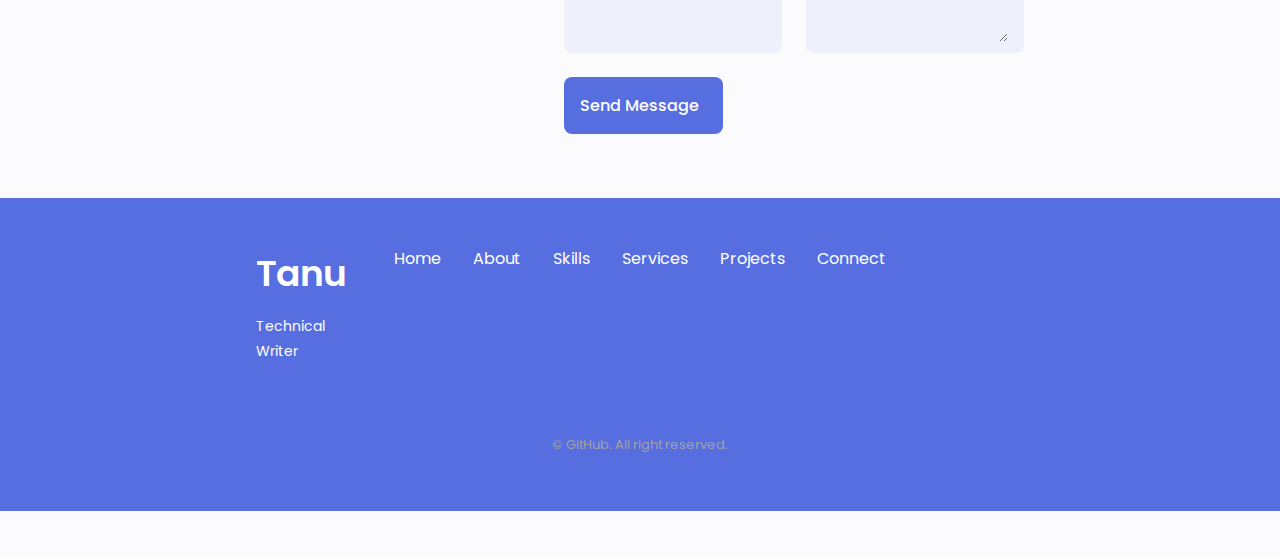
==== commit a46c58ef: "Fixed the hover link on nav bar" ====
--- a/index.html
+++ b/index.html
@@ -29,12 +29,12 @@
                     <ul class="nav__list grid">
                         <li class="nav__item">
                             <a href="#home" class="nav__link active-link">
-                               Home 
+                                <i class="uil uil-home nav__icon"></i>Home 
                             </a>
                         </li>
                         <li class="nav__item">
                             <a href="#about" class="nav__link">
-                                About
+                                <i class="uil uil-graduation-cap nav__icon"></i>About
                             </a>
                         </li>
                         <li class="nav__item">
@@ -534,7 +534,7 @@
                                 <i class="uil uil-server-network skills__icon"></i>
 
                                 <div>
-                                    <h1 class="skills__title">Managment</h1>
+                                    <h1 class="skills__title">Management</h1>
                                     <span class="skills__subtitle">More than 4 years</span>
                                 </div>
 
@@ -649,7 +649,7 @@
 
                 <div class="qualification__container container">
                     <div class="qualification__tabs">
-                        <div class="qualification__button button--flex" data-target = '#education'>
+                        <div class="qualification__button button--flex active-link" data-target = '#education'>
                             <i class="uil uil-graduation-cap qualification__icon"></i>
                             Education
                         </div>
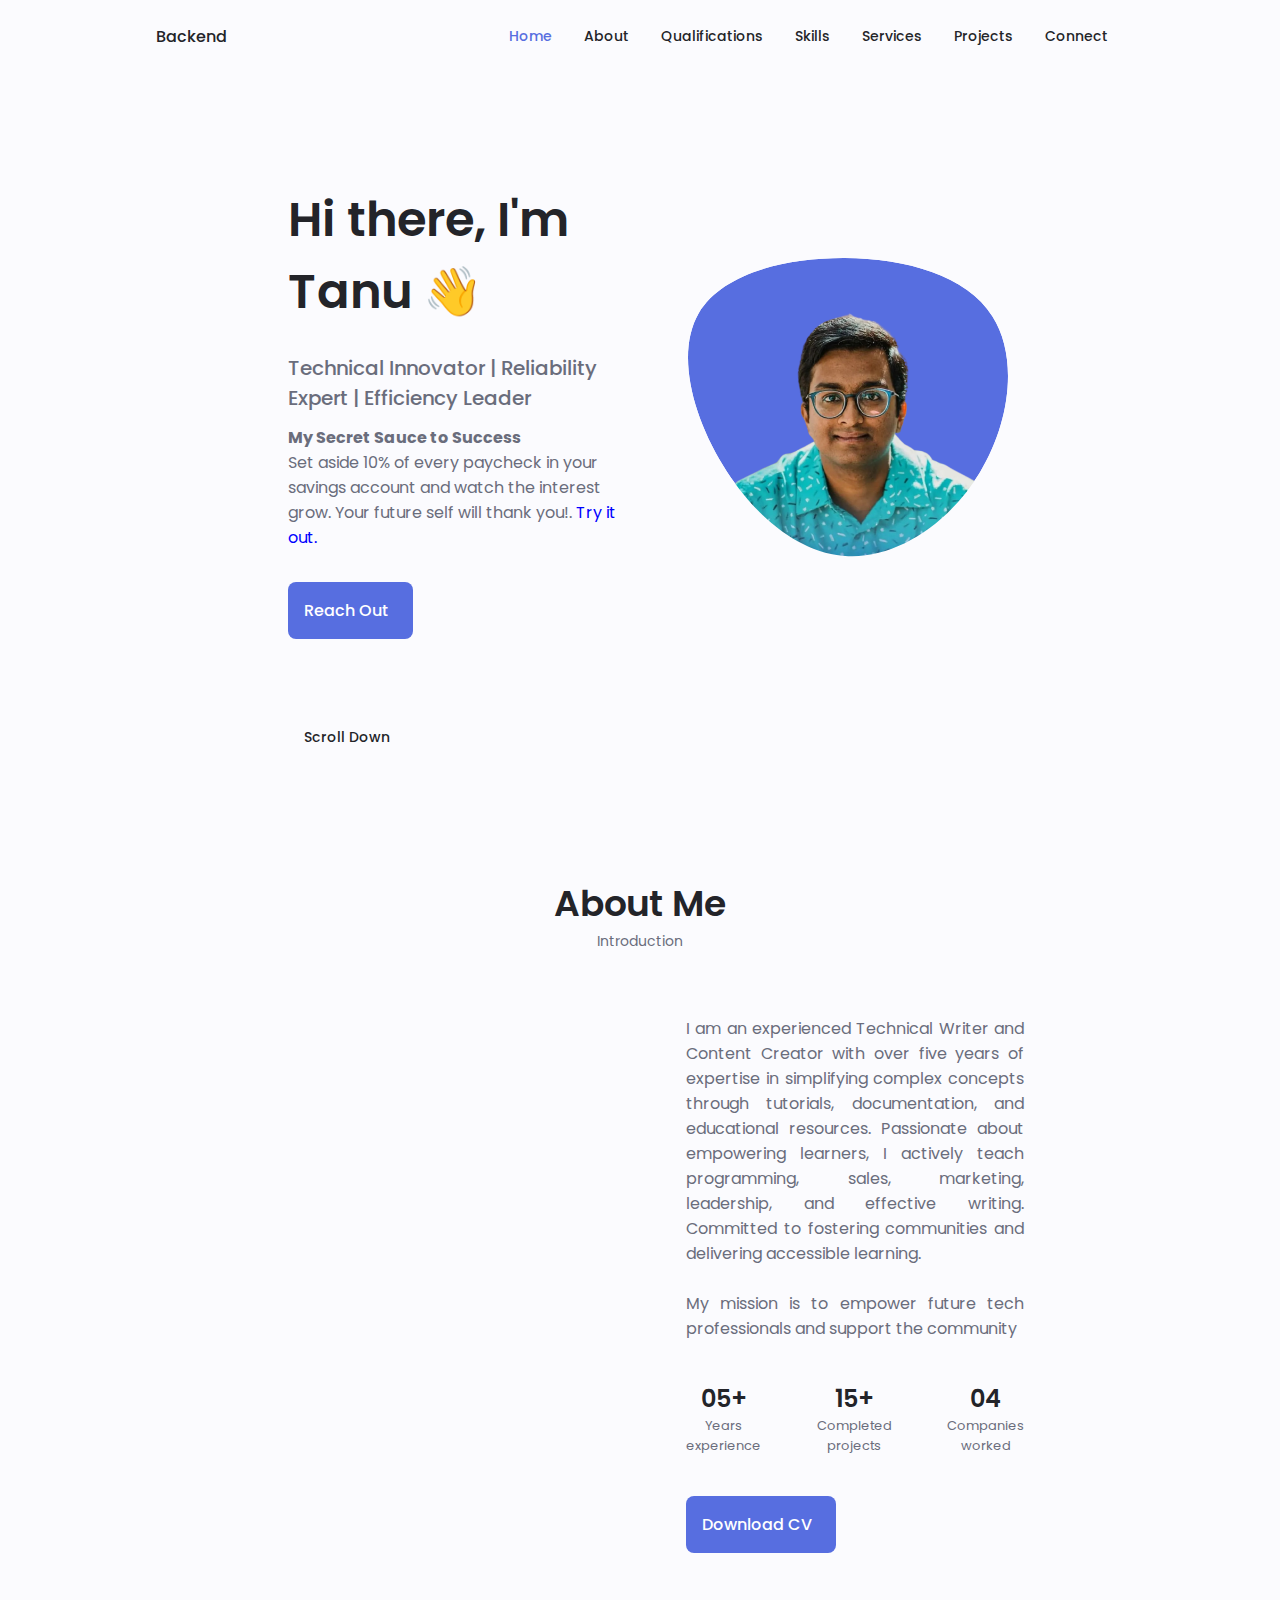
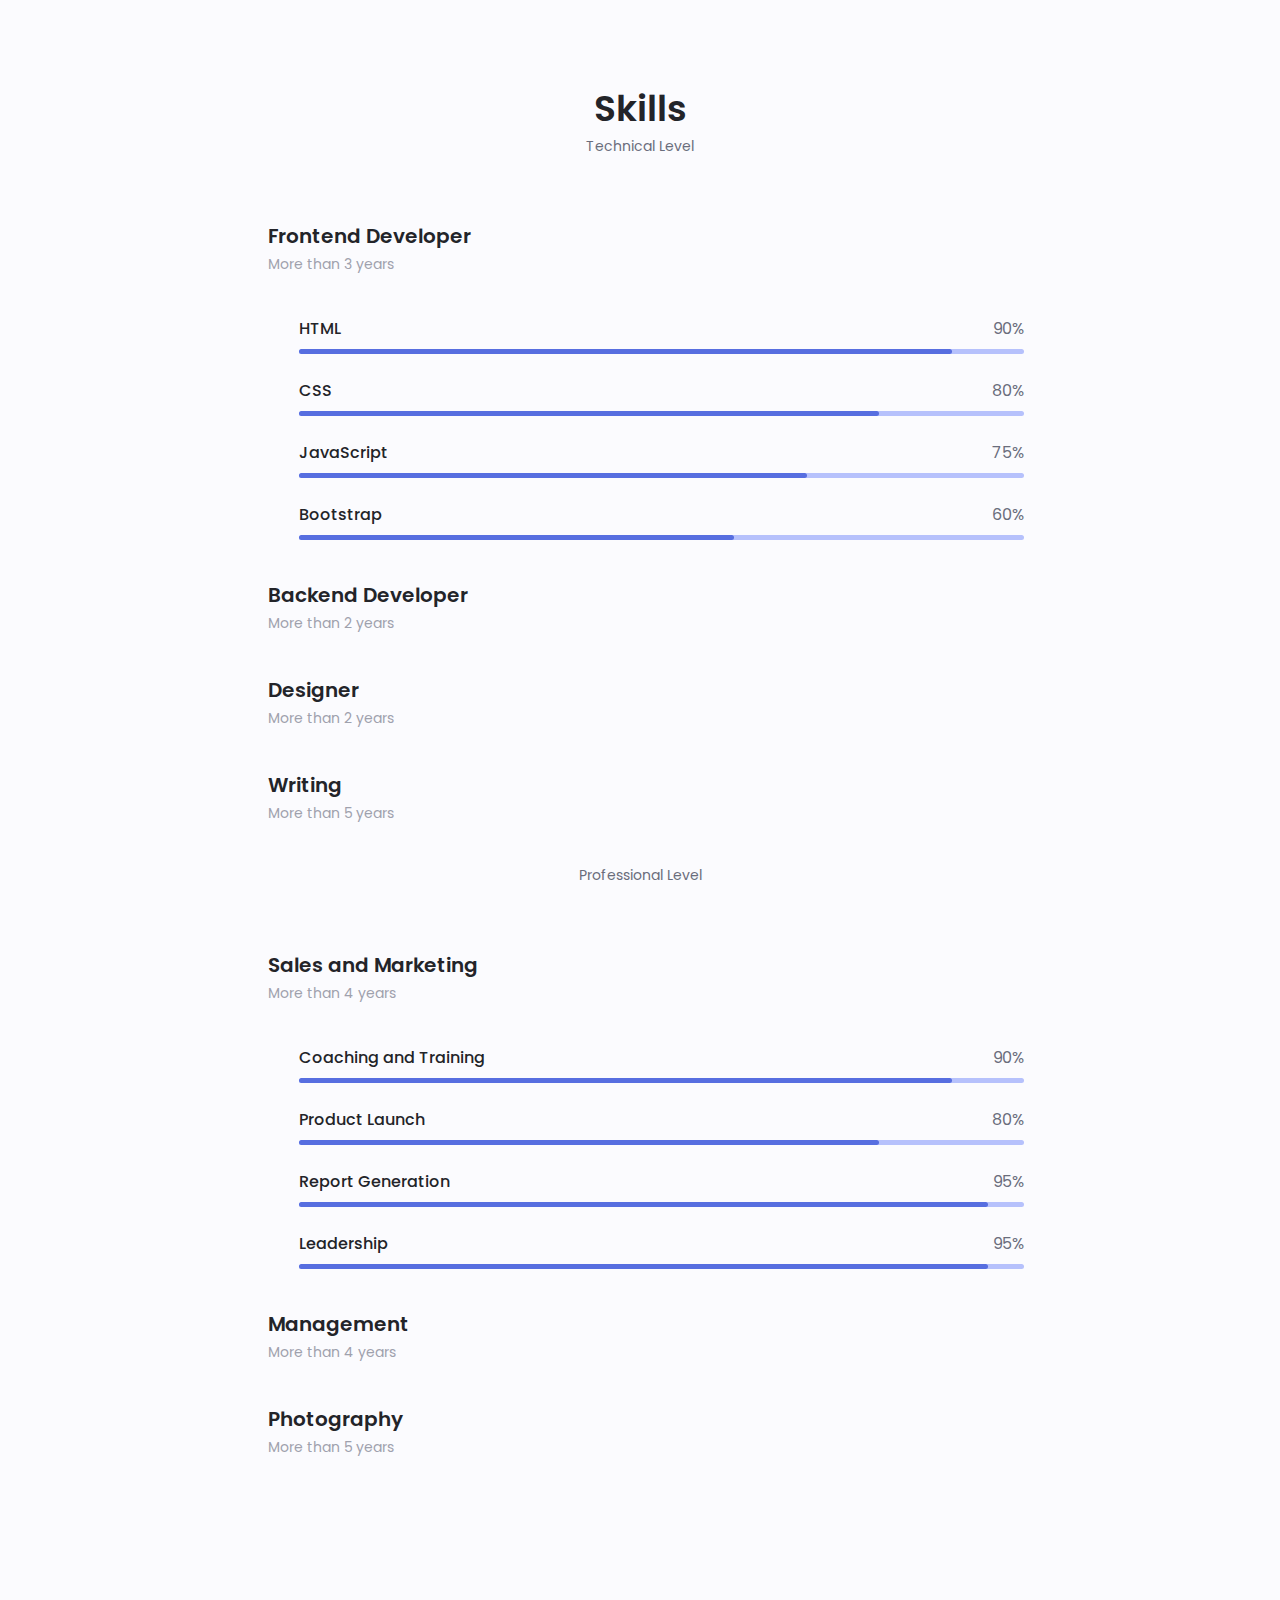
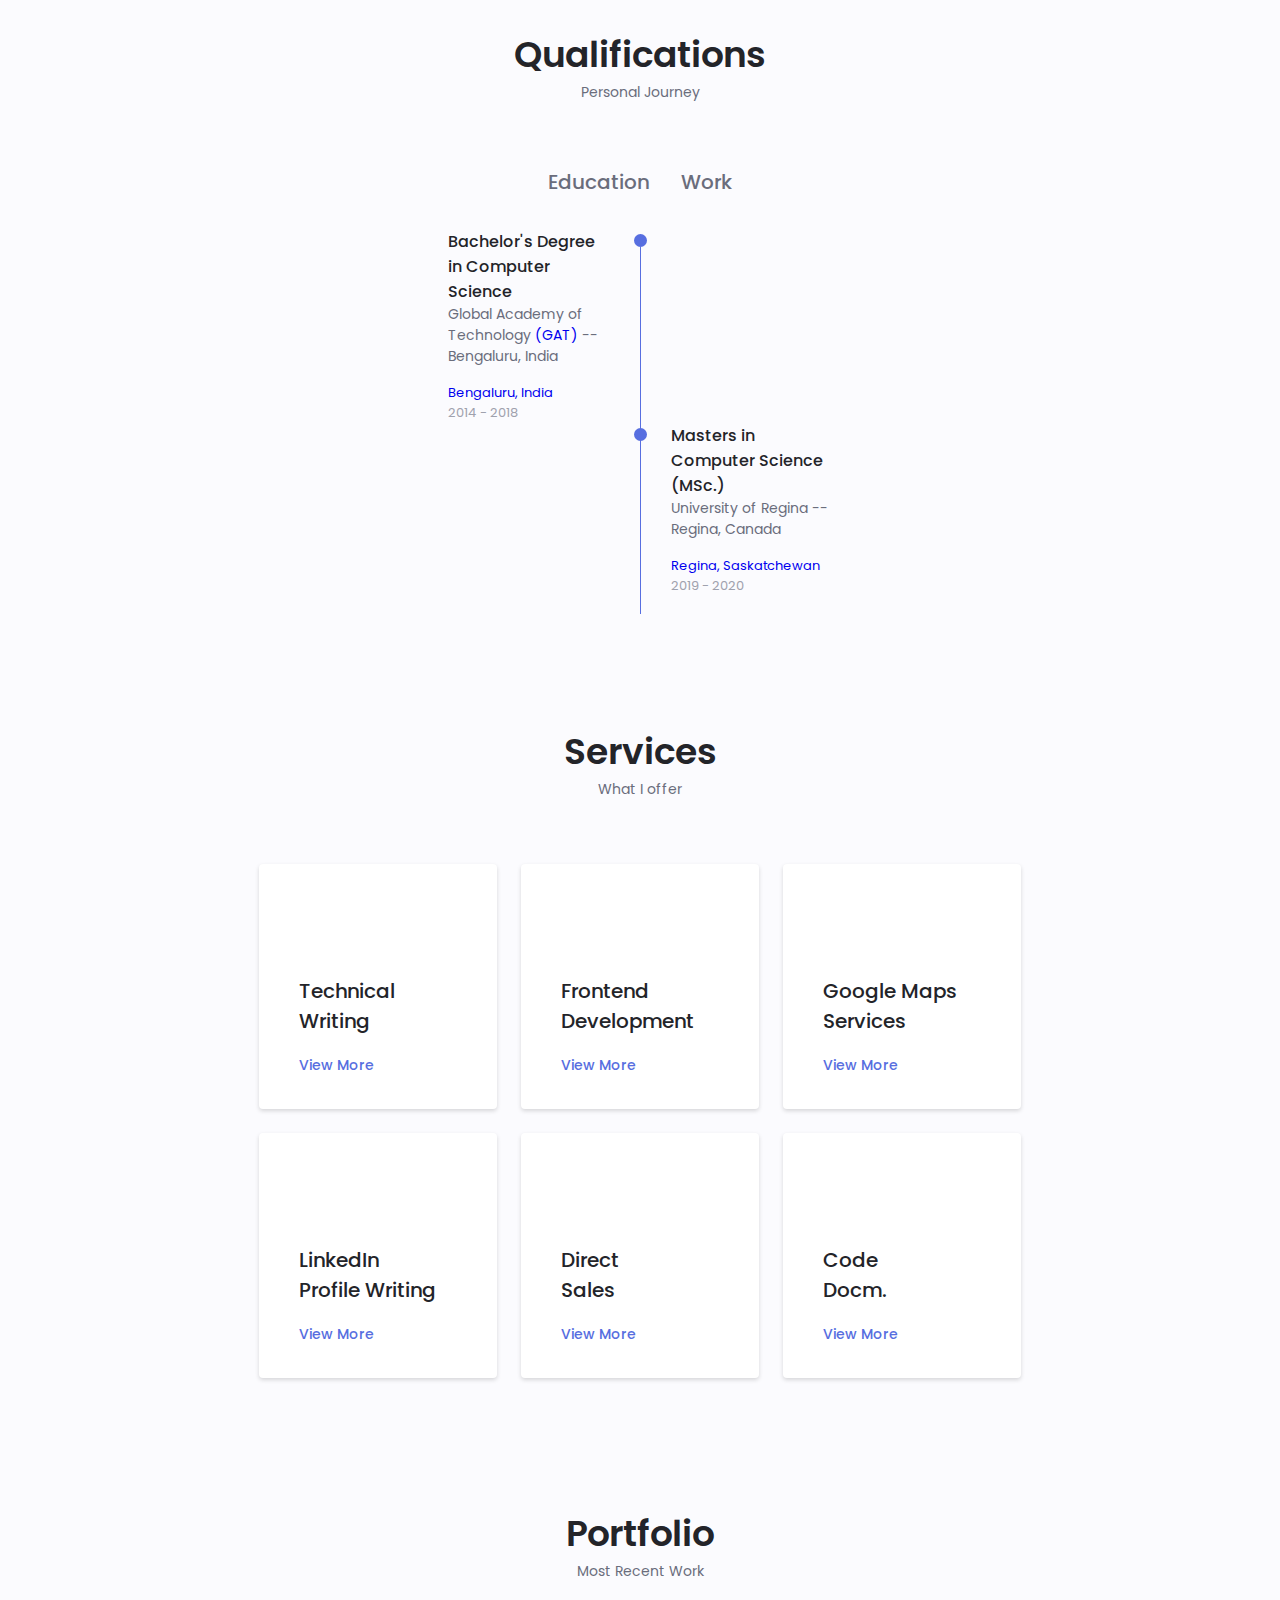
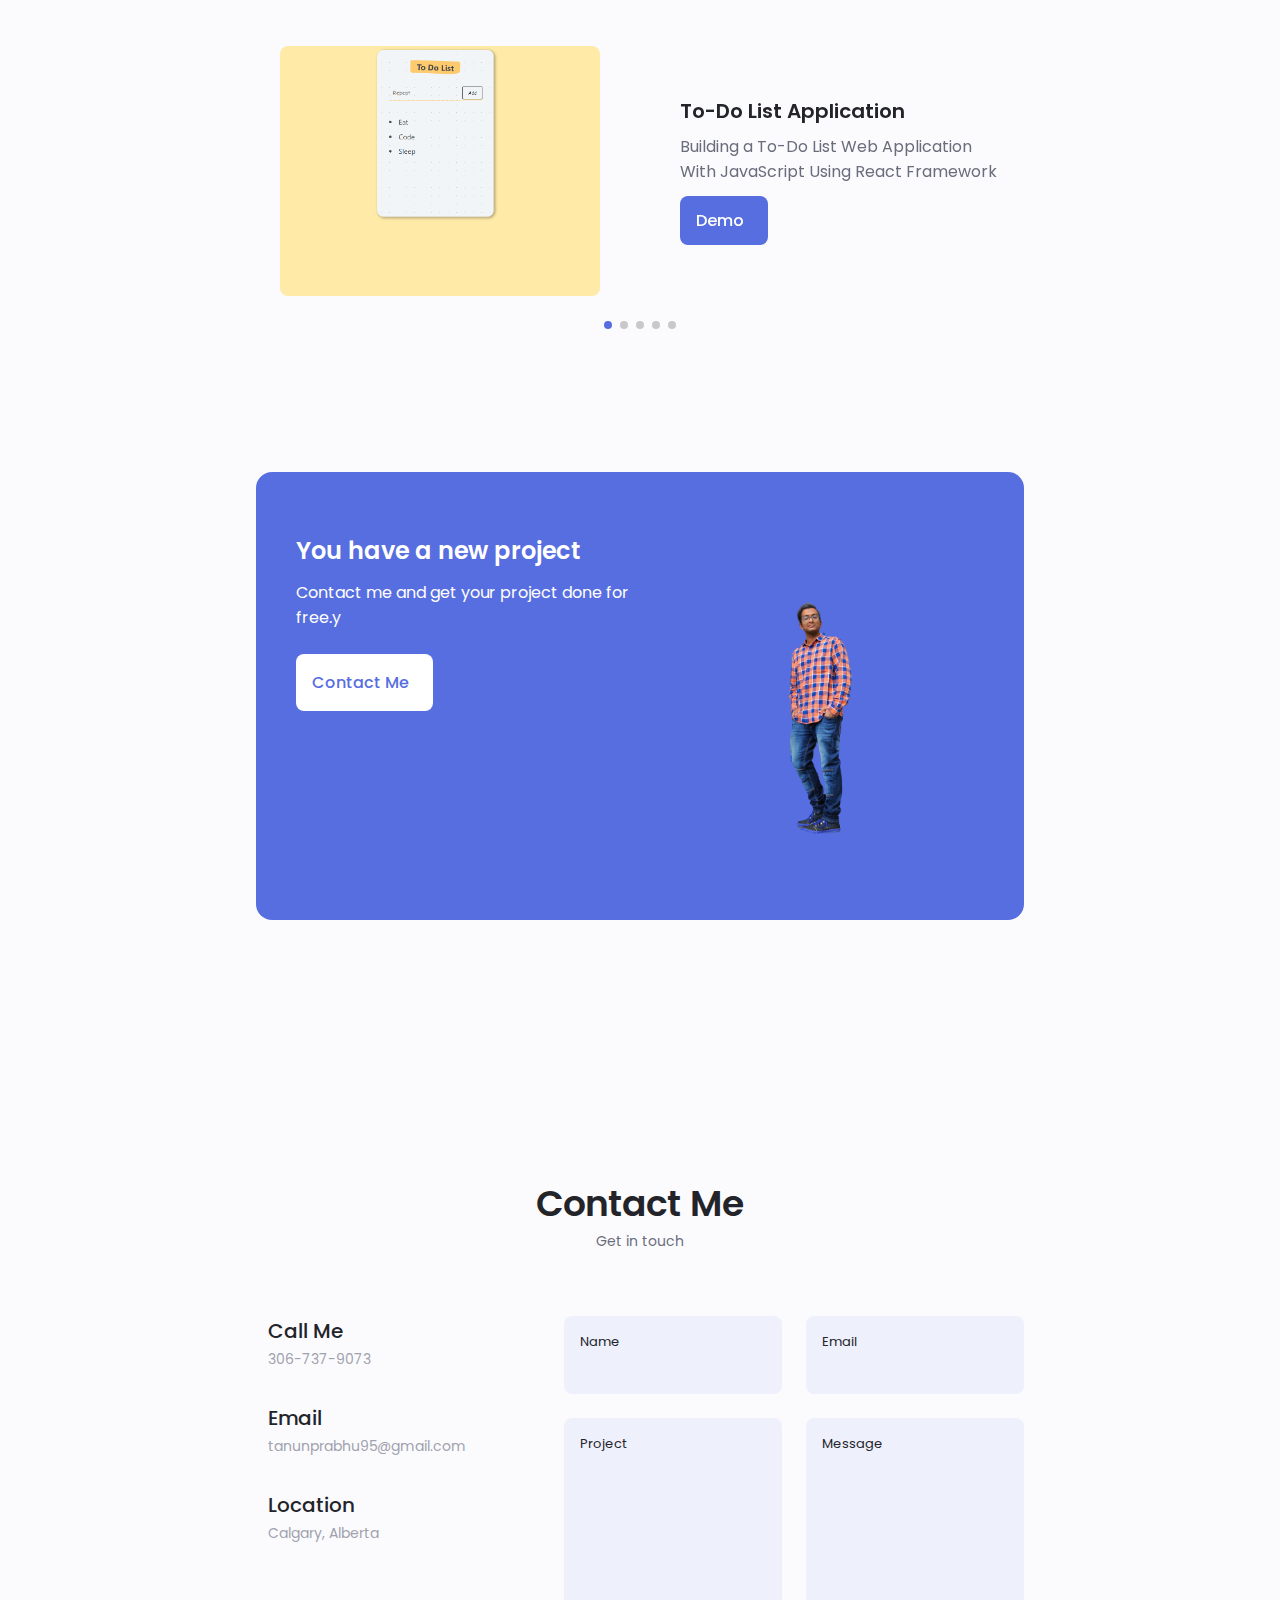
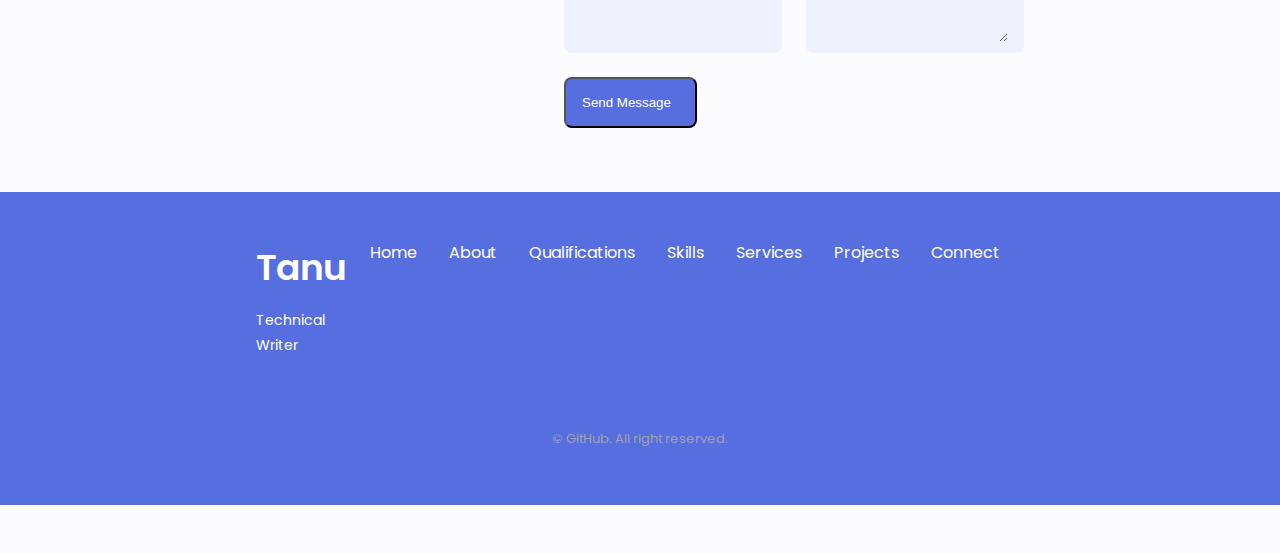
==== commit d2589867: "Added email confirm" ====
--- a/index.html
+++ b/index.html
@@ -22,7 +22,7 @@
         <!--==================== HEADER ====================-->
         <header class="header" id="header">
             <nav class="nav container">
-                <a href="https://github.com/Tanu-N-Prabhu" class="nav__logo">Backend</a>
+                <a href="https://github.com/Tanu-N-Prabhu/portfolio.io" class="nav__logo">Backend</a>
                 <div class="nav__menu" id = "nav-menu">
                     
                     <!---===== NAVIGATION BAR HEADER =====-->
@@ -34,7 +34,12 @@
                         </li>
                         <li class="nav__item">
                             <a href="#about" class="nav__link">
-                                <i class="uil uil-graduation-cap nav__icon"></i>About
+                                <i class="uil uil-brackets-curly nav__icon"></i>About
+                            </a>
+                        </li>
+                        <li class="nav__item">
+                            <a href="#qualifications" class="nav__link">
+                                <i class="uil uil-graduation-cap nav__icon"></i>Qualifications
                             </a>
                         </li>
                         <li class="nav__item">
@@ -643,13 +648,13 @@
             </section>
 
             <!--==================== QUALIFICATION ====================-->
-            <section class="qualification section">
-                <h2 class="section__title">Qualification</h2>
+            <section class="qualification section" id="qualifications">
+                <h2 class="section__title">Qualifications</h2>
                 <span class="section__subtitle">Personal Journey</span>
 
                 <div class="qualification__container container">
                     <div class="qualification__tabs">
-                        <div class="qualification__button button--flex active-link" data-target = '#education'>
+                        <div class="qualification__button button--flex" data-target = '#education'>
                             <i class="uil uil-graduation-cap qualification__icon"></i>
                             Education
                         </div>
@@ -732,7 +737,7 @@
                                 <div>
                                     <h3 class="qualification__title">Medium</h3>
                                     <h5>Technical Writer</h5>
-                                    <span class="qualification__subtitle">Remote</span>
+                                    <span class="qualification__subtitle"><a href="https://g.co/kgs/TTcrmv7">Remote </a></span>
                                     <div class="qualification__calendar">
                                         <i class="uil uil-calendar-alt"></i>
                                         Jun. 2019 - Present
@@ -759,7 +764,7 @@
     <div>
         <h3 class="qualification__title">Excel Promotions</h3>
         <h5>Assistant Manager</h5>
-        <span class="qualification__subtitle">Saskatoon, SK. & Calgary, AB.</span>
+        <span class="qualification__subtitle"><a href="https://g.co/kgs/TTcrmv7">Saskatoon, SK. & Calgary, AB.</a></span>
         <div class="qualification__calendar">
             <i class="uil uil-calendar-alt"></i>
             Sep. 2020 - Jan. 2025
@@ -775,7 +780,7 @@
                                         <div>
                                             <h3 class="qualification__title">Focus Acquisitions</h3>
                                             <h5>Fundraising Campaign Manager</h5>                                            </h5>
-                                            <span class="qualification__subtitle">Surrey, BC.</span>
+                                            <span class="qualification__subtitle"><a href="https://g.co/kgs/u4cZ9an">Surrey, BC.</a></span>
                                             <div class="qualification__calendar">
                                                 <i class="uil uil-calendar-alt"></i>
                                                 Feb. 2023 - Jun. 2023
@@ -805,7 +810,7 @@
                                 <div>
                                     <h3 class="qualification__title">Momomedia</h3>
                                     <h5>Technical Writer</h5>
-                                    <span class="qualification__subtitle">Remote</span>
+                                    <span class="qualification__subtitle"><a href="https://g.co/kgs/175DYfQ">Remote </a></span>
                                     <div class="qualification__calendar">
                                         <i class="uil uil-calendar-alt"></i>
                                        Feb. 2021 - Aug. 2021
@@ -1246,7 +1251,7 @@
                             <i class="uil uil-envelope contact__icon"></i>
                             <div>
                                 <h3 class="contact__title">Email</h3>
-                                <span class="contact__subtitle">tanuprabhu96@gmail.com</span>
+                                <span class="contact__subtitle">tanunprabhu95@gmail.com</span>
                             </div>
                         </div>
 
@@ -1254,13 +1259,13 @@
                             <i class="uil uil-map-marker contact__icon"></i>
                             <div>
                                 <h3 class="contact__title">Location</h3>
-                                <span class="contact__subtitle">Regina, Saskatchewan</span>
-                            </div>
-                        </div>
-                    </div>
-
-
-                    <form action="" class="contact__form grid">
+                                <span class="contact__subtitle">Calgary, Alberta</span>
+                            </div>
+                        </div>
+                    </div>
+
+
+                    <form action="https://formsubmit.co/tipst3421@gmail.com" method="POST" class="contact__form grid">
                         <div class="contact__inputs grid">
                             <div class="contact__content">
                                 <label for="" class="contact__label">Name</label>
@@ -1280,10 +1285,10 @@
                         </div>
 
                         <div>
-                            <a href="" class="button button--flex">
+                            <button type="submit" class="button button--flex">
                                 Send Message
                                 <i class="uil uil-message button__icon"></i>
-                            </a>
+                            </button>
                         </div>
                     </form>
                 </div>
@@ -1305,6 +1310,9 @@
                     </li>
                     <li>
                         <a href="#about" class="footer__link">About</a>
+                    </li>
+                    <li>
+                        <a href="#qualifications" class="footer__link">Qualifications</a>
                     </li>
                     <li>
                         <a href="#skills" class="footer__link">Skills</a>
@@ -1321,10 +1329,16 @@
                 </ul>
 
                 <div class="footer__socials">
-                    <a href="" class="footer__social">
-                        <i class="uil uil-facebook-f"></i>
+                    <a href="https://www.linkedin.com/in/tanu-nanda-prabhu-a15a091b5/" class="footer__social">
+                        <i class="uil uil-linkedin"></i>
                     </a>
-                    <a href="" class="footer__social">
+                    <a href="https://medium.com/@tanunprabhu95" class="footer__social">
+                        <i class="uil uil-medium-m"></i>
+                    </a>
+                    <a href="https://github.com/Tanu-N-Prabhu" class="footer__social">
+                        <i class="uil uil-github"></i>
+                    </a>
+                    <a href="https://www.instagram.com/pycoderr/" class="footer__social">
                         <i class="uil uil-instagram"></i>
                     </a>
                     
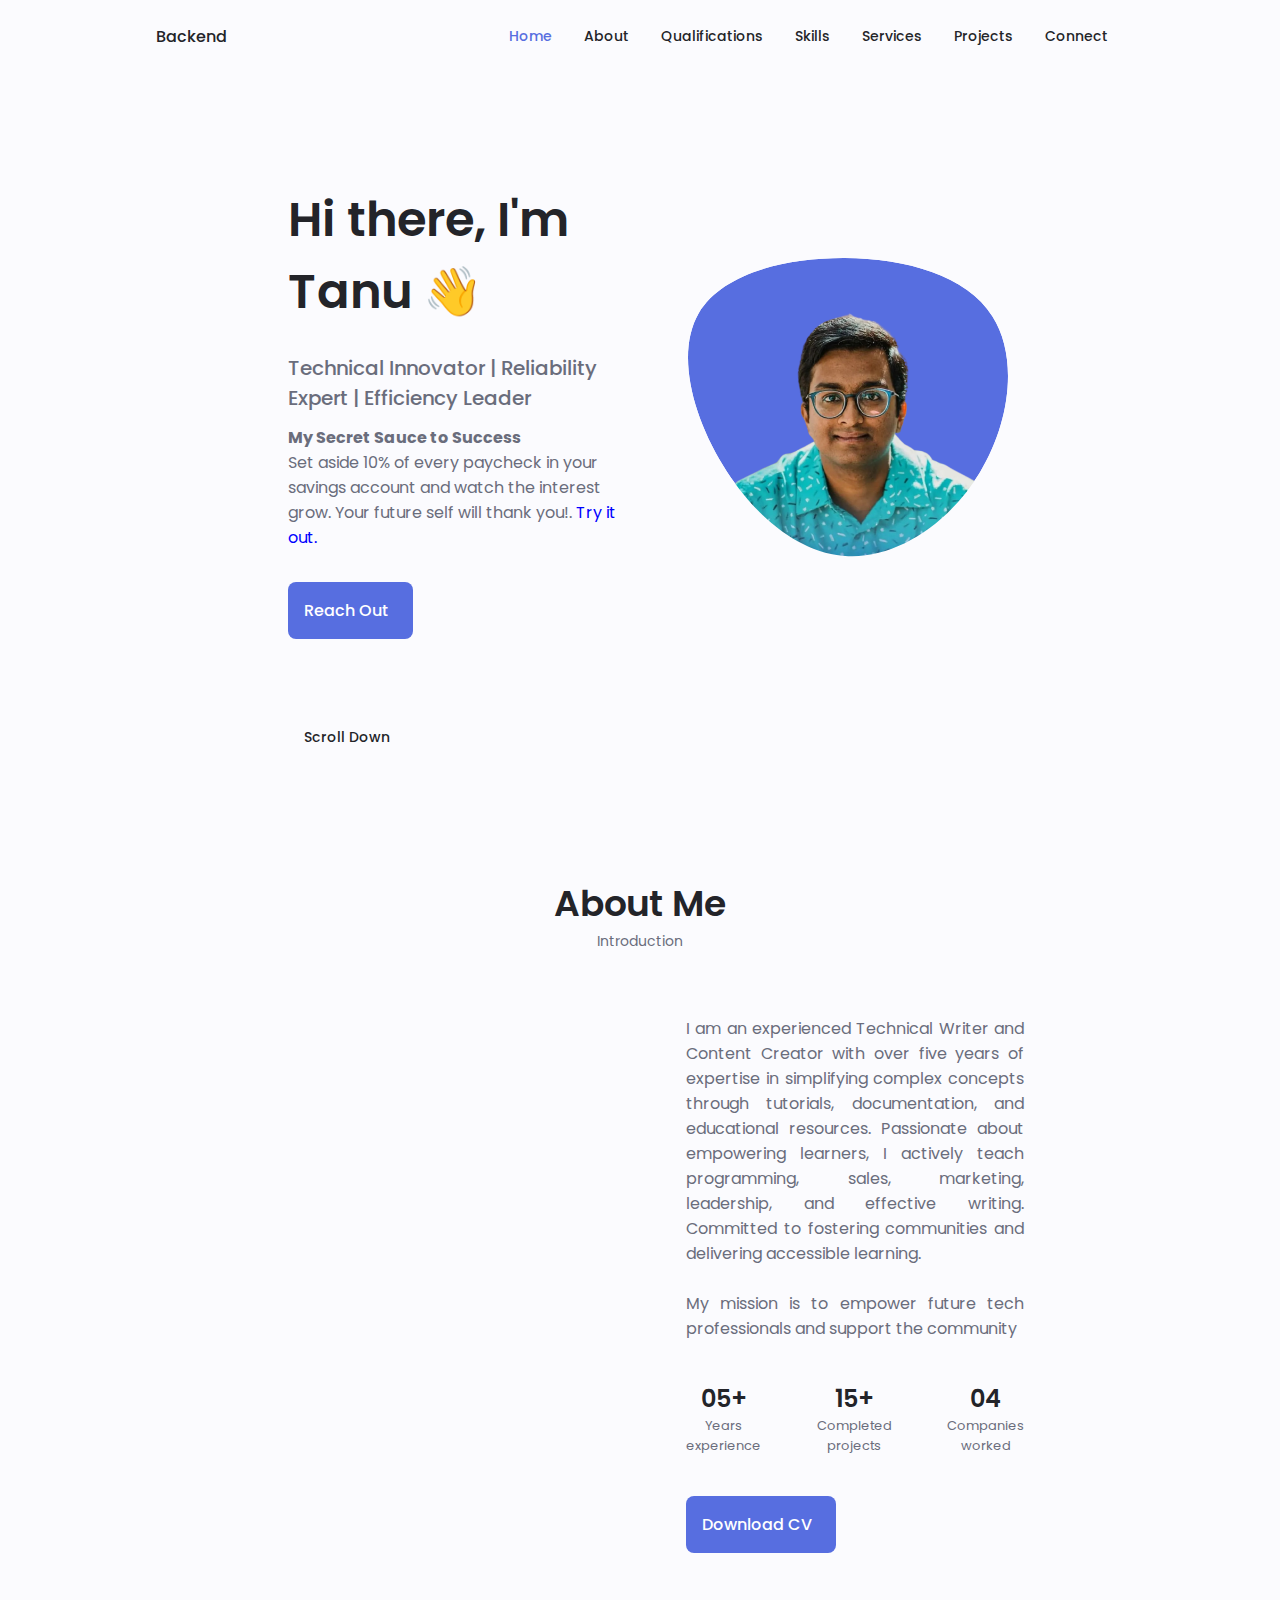
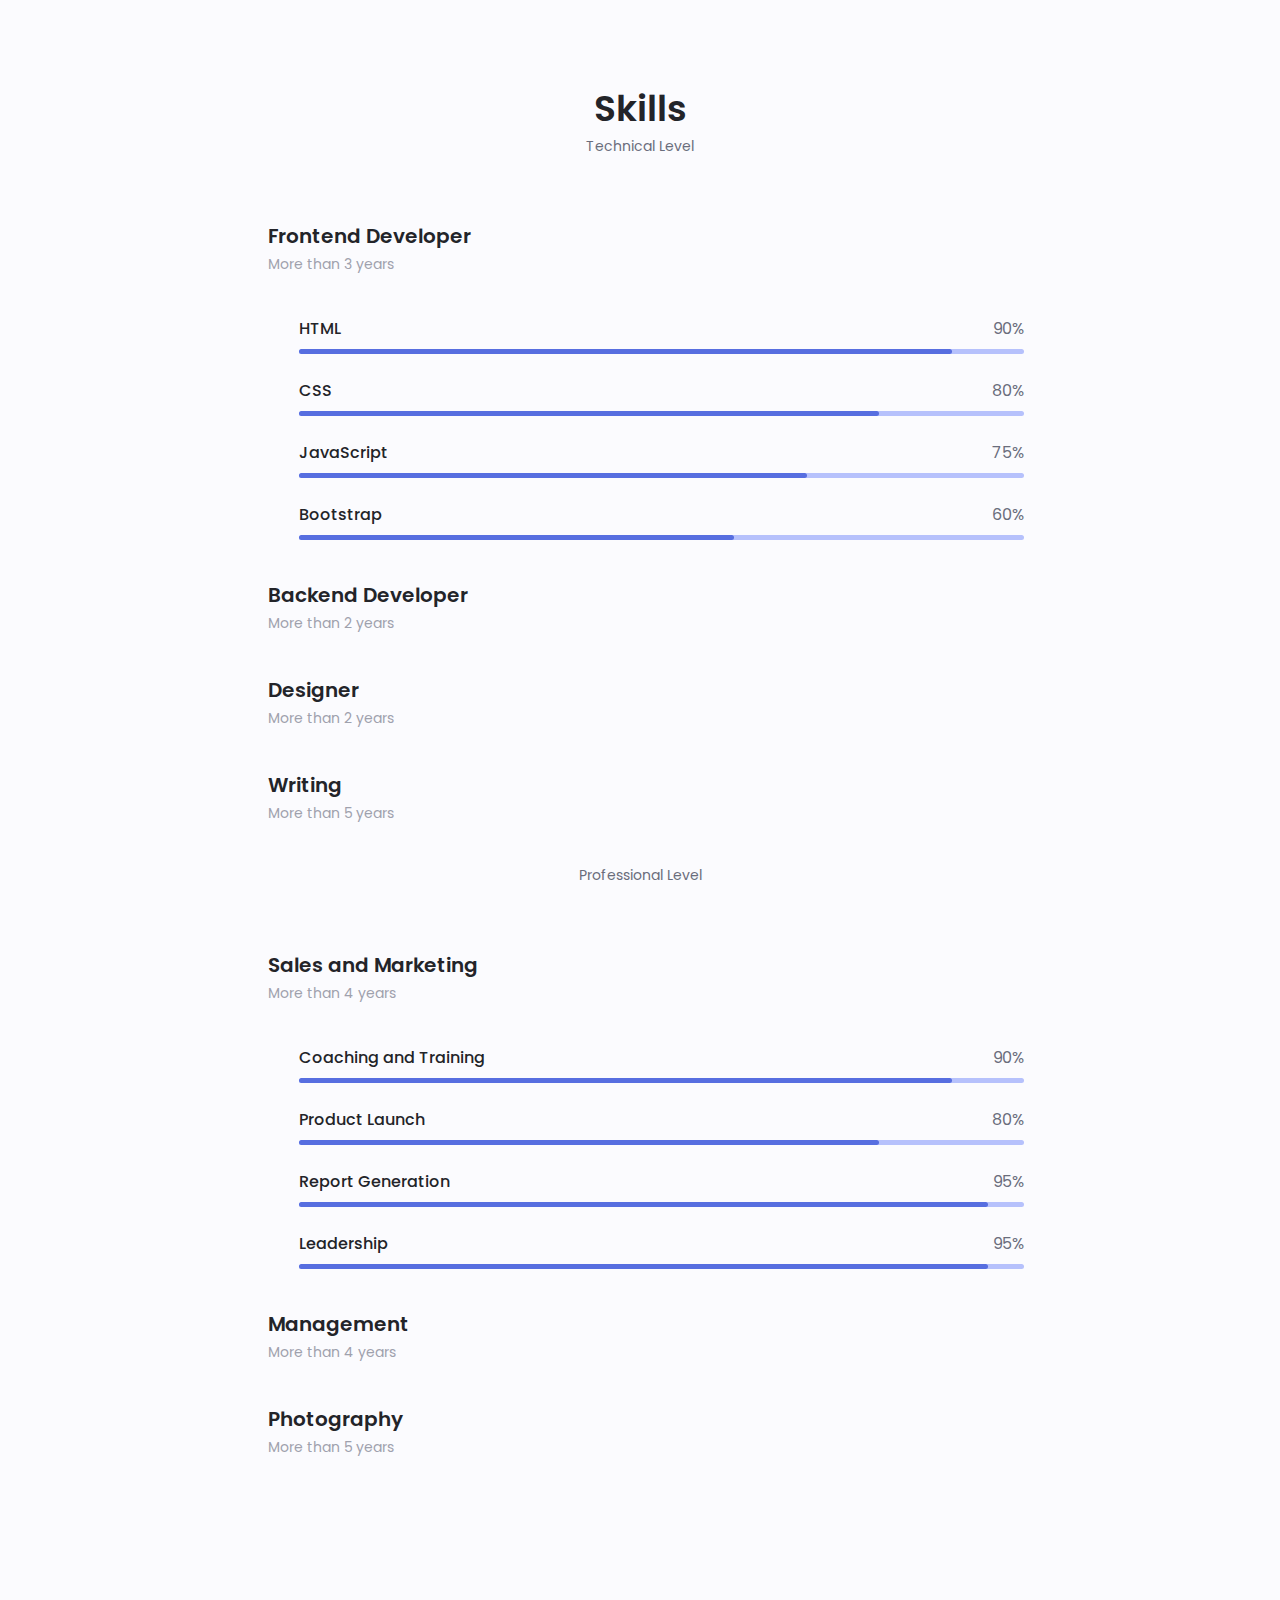
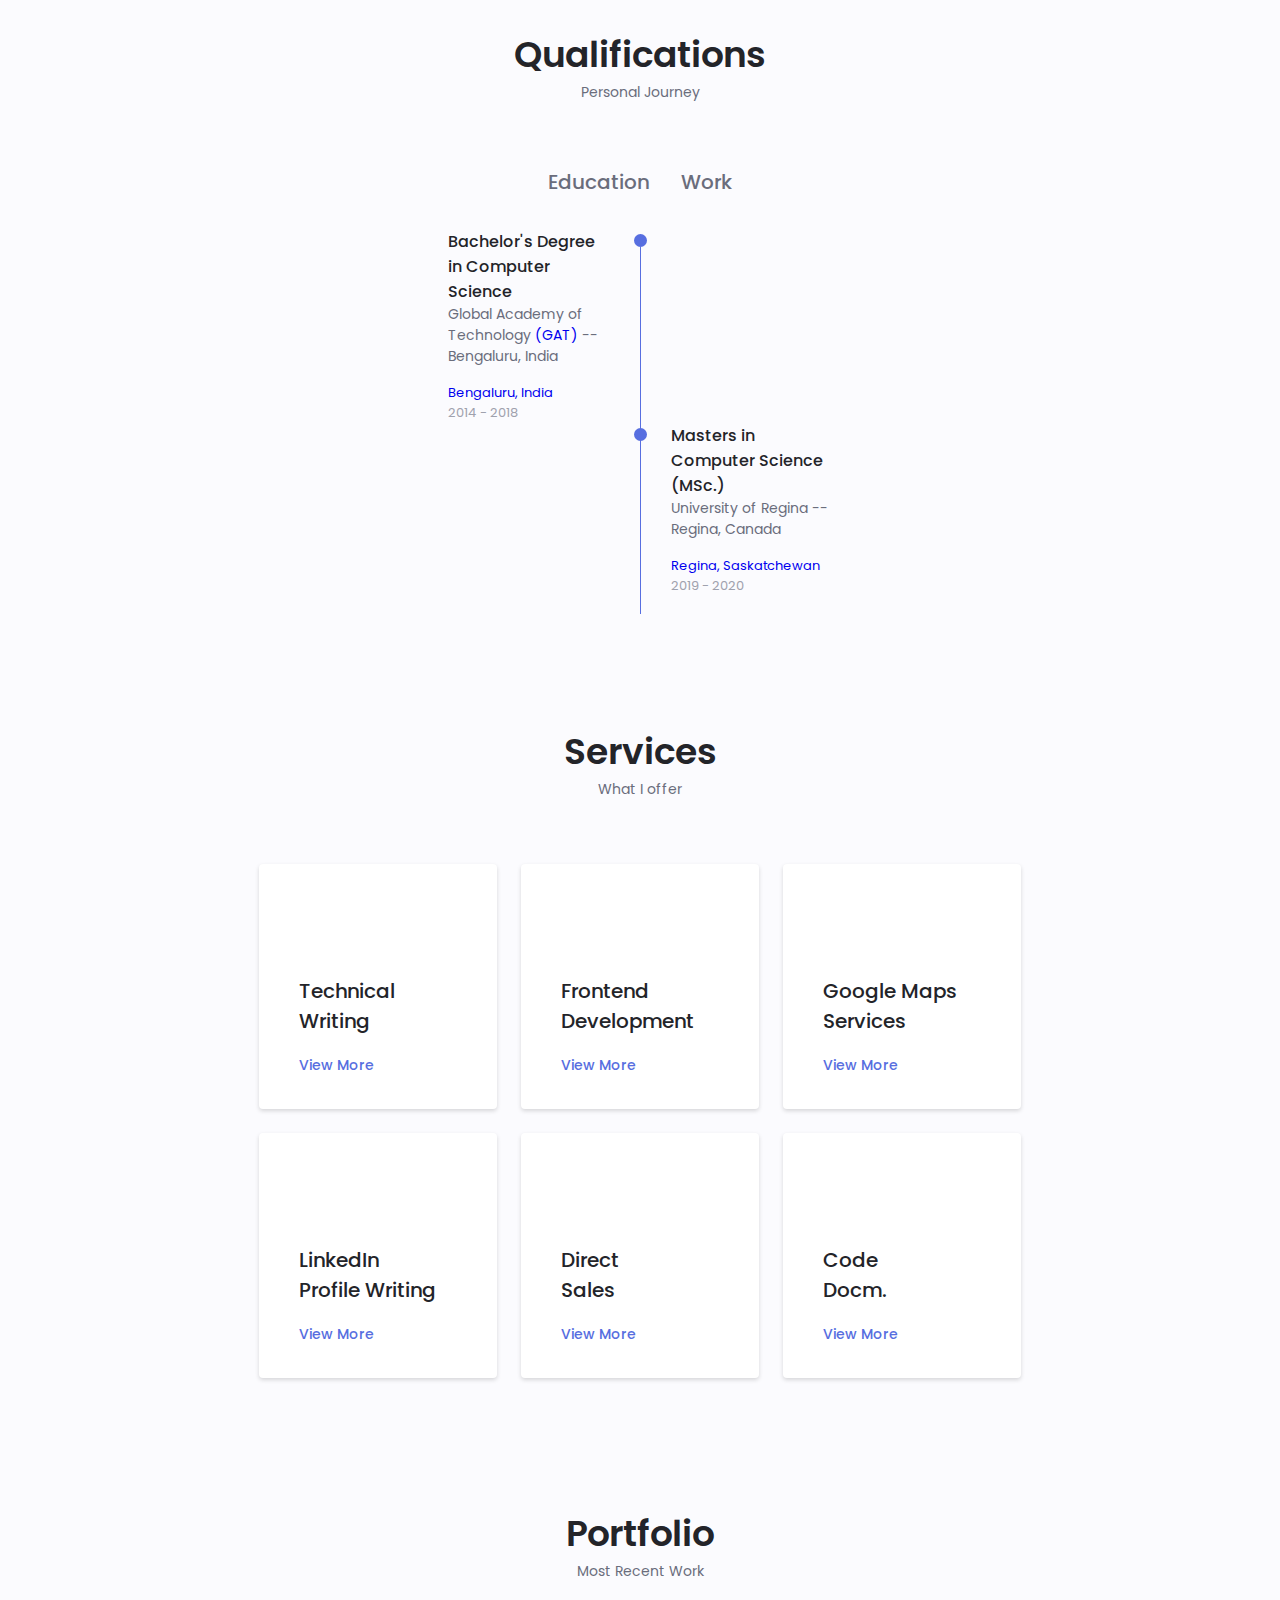
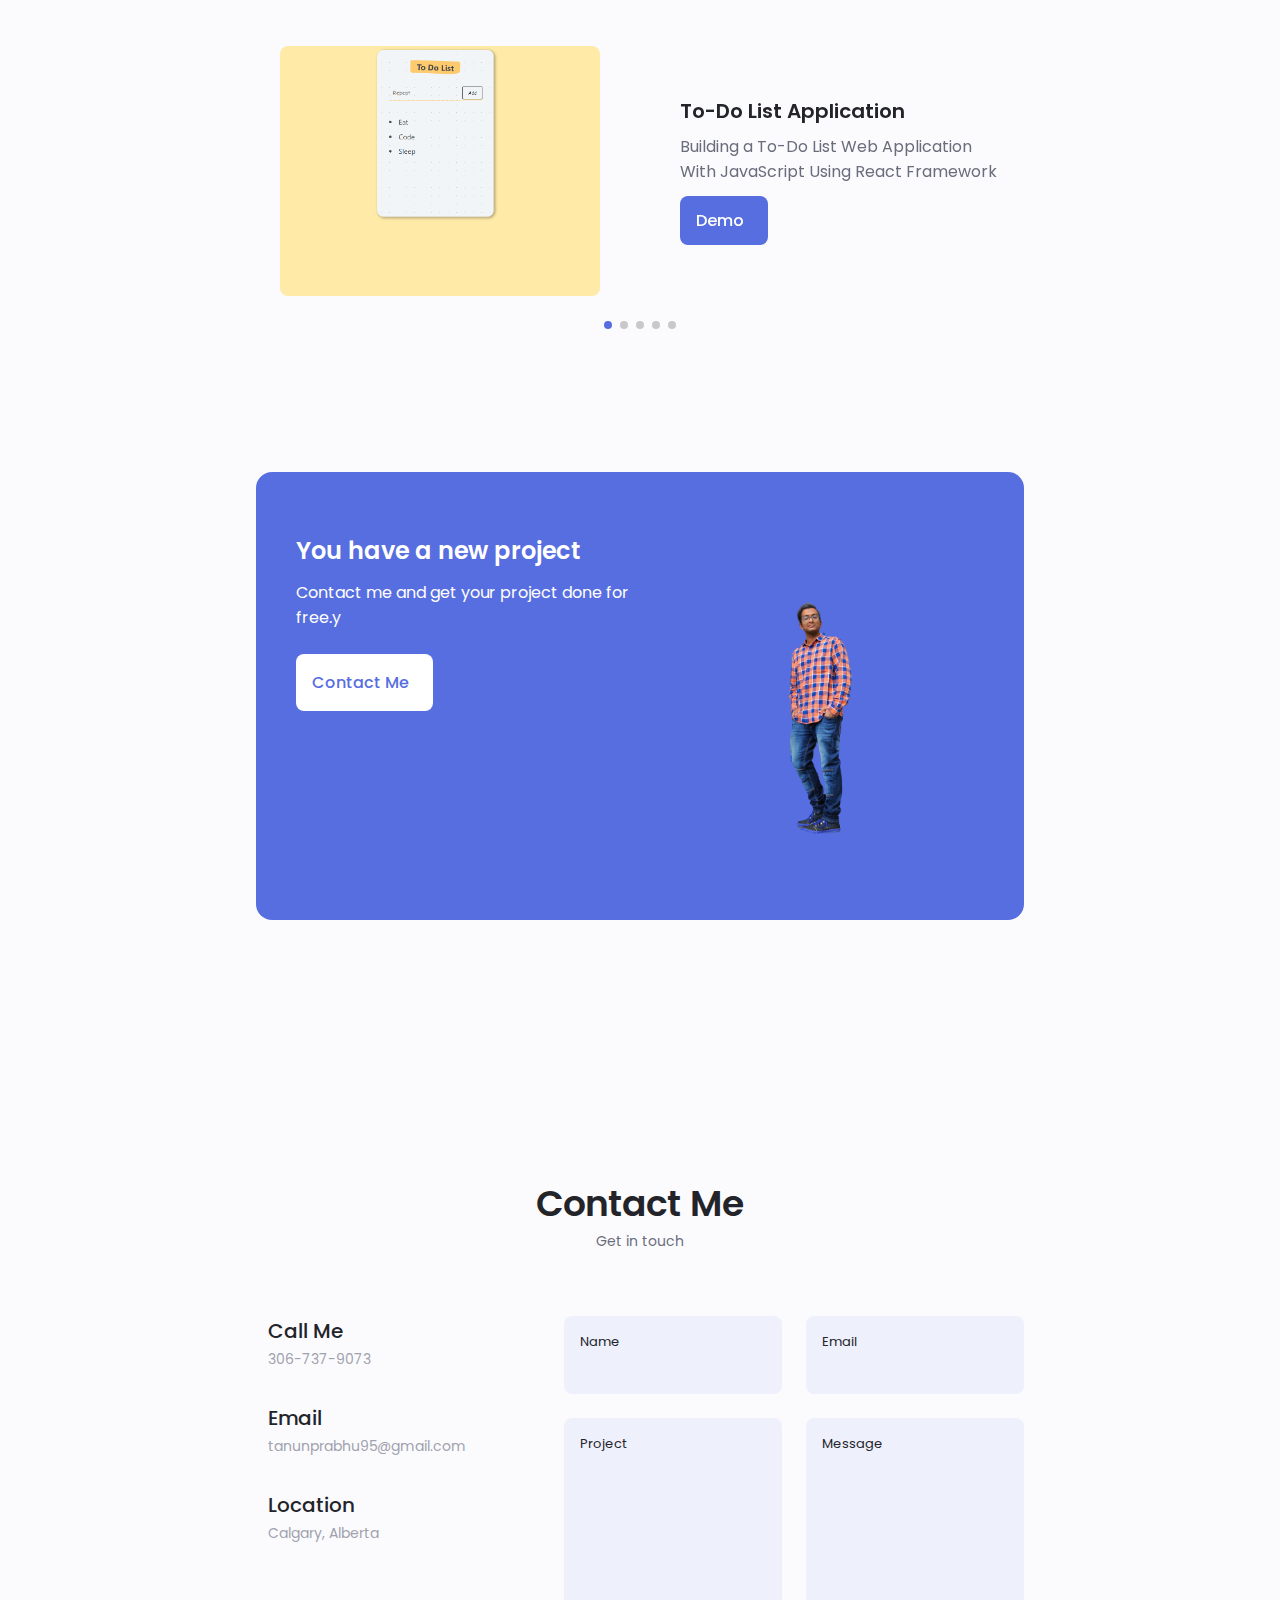
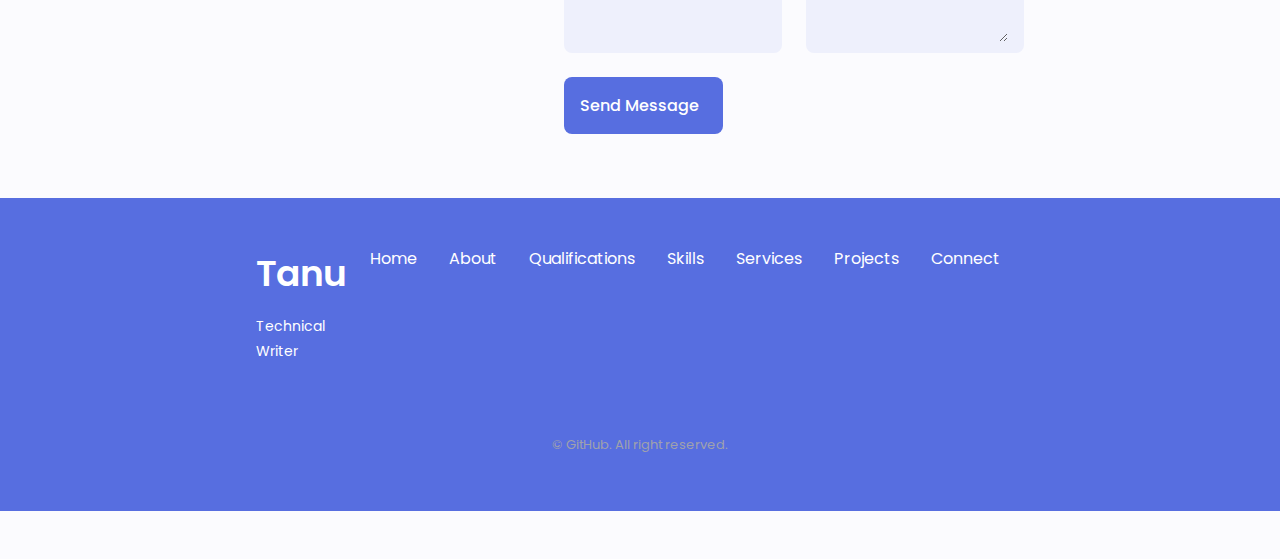
==== commit e9905873: "Fixed Typos" ====
--- a/index.html
+++ b/index.html
@@ -1285,10 +1285,10 @@
                         </div>
 
                         <div>
-                            <button type="submit" class="button button--flex">
+                            <a href="" class="button button--flex">
                                 Send Message
                                 <i class="uil uil-message button__icon"></i>
-                            </button>
+                            </a>
                         </div>
                     </form>
                 </div>
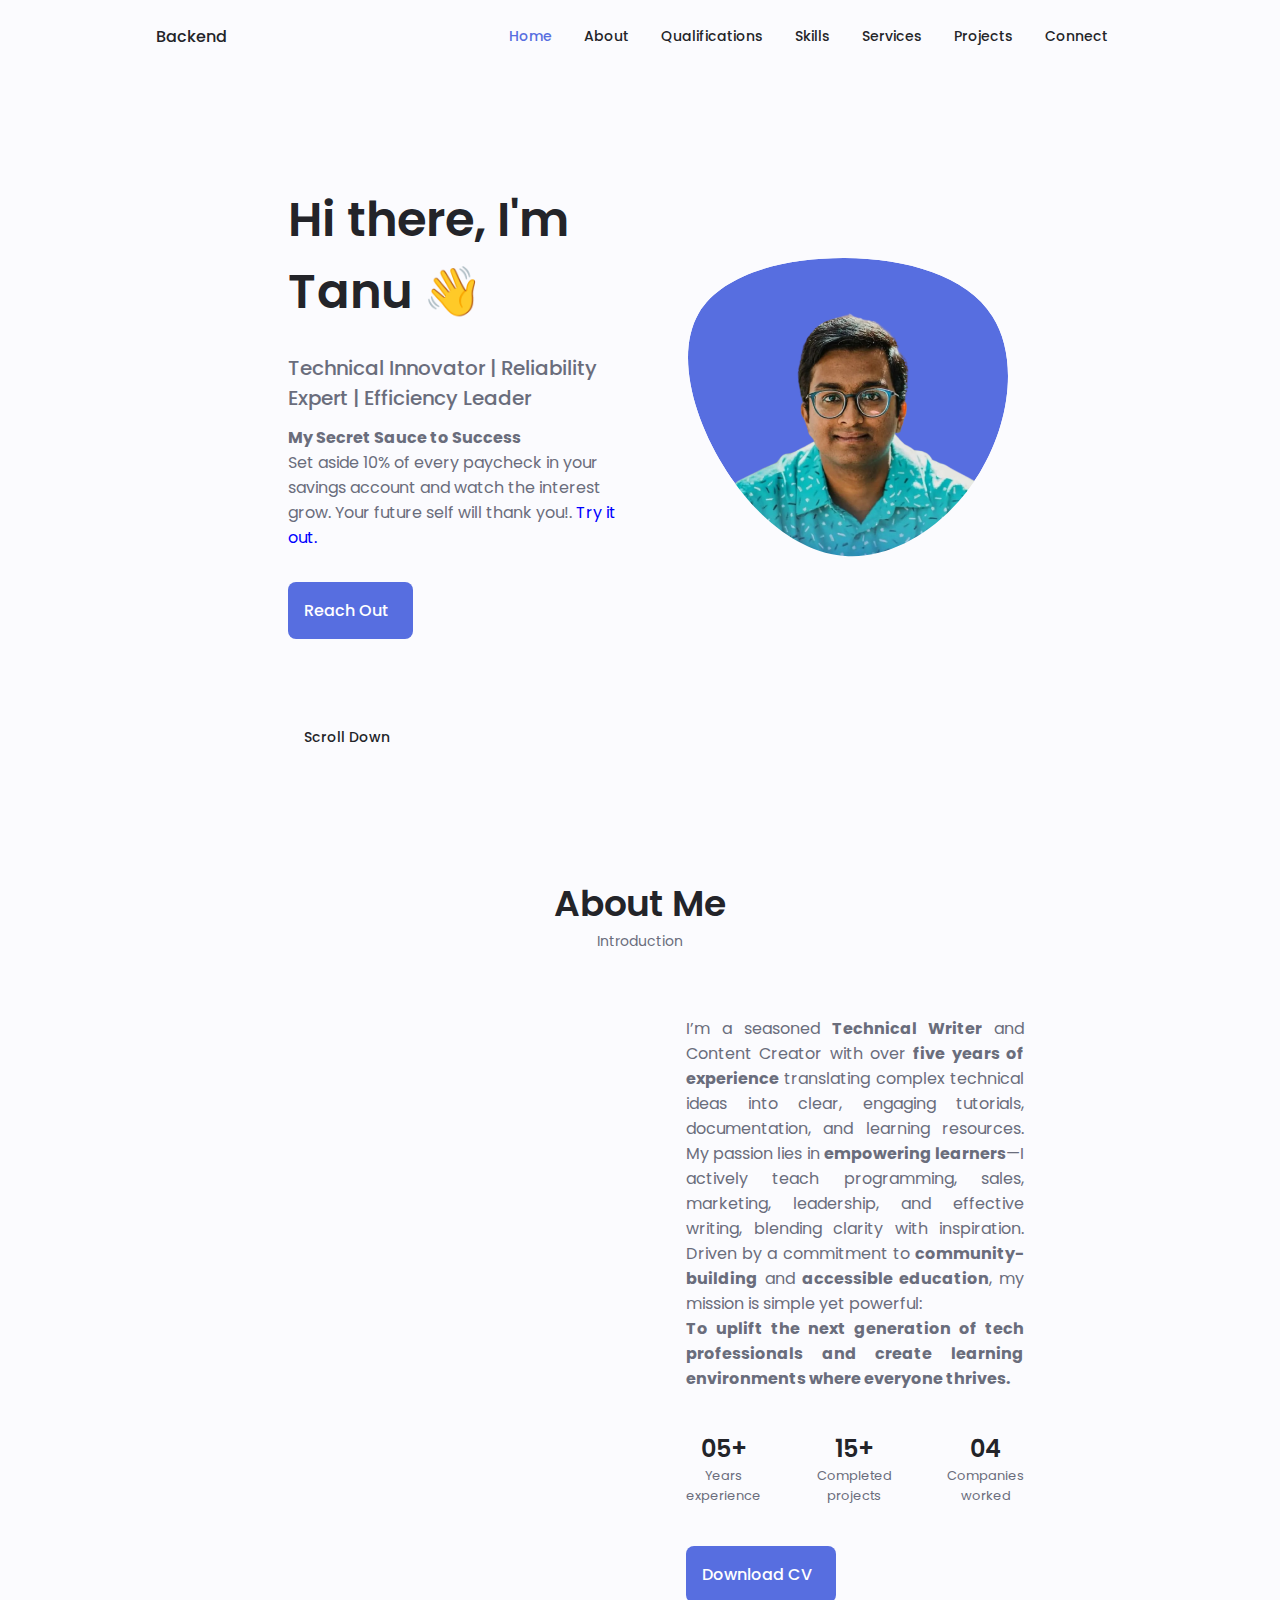
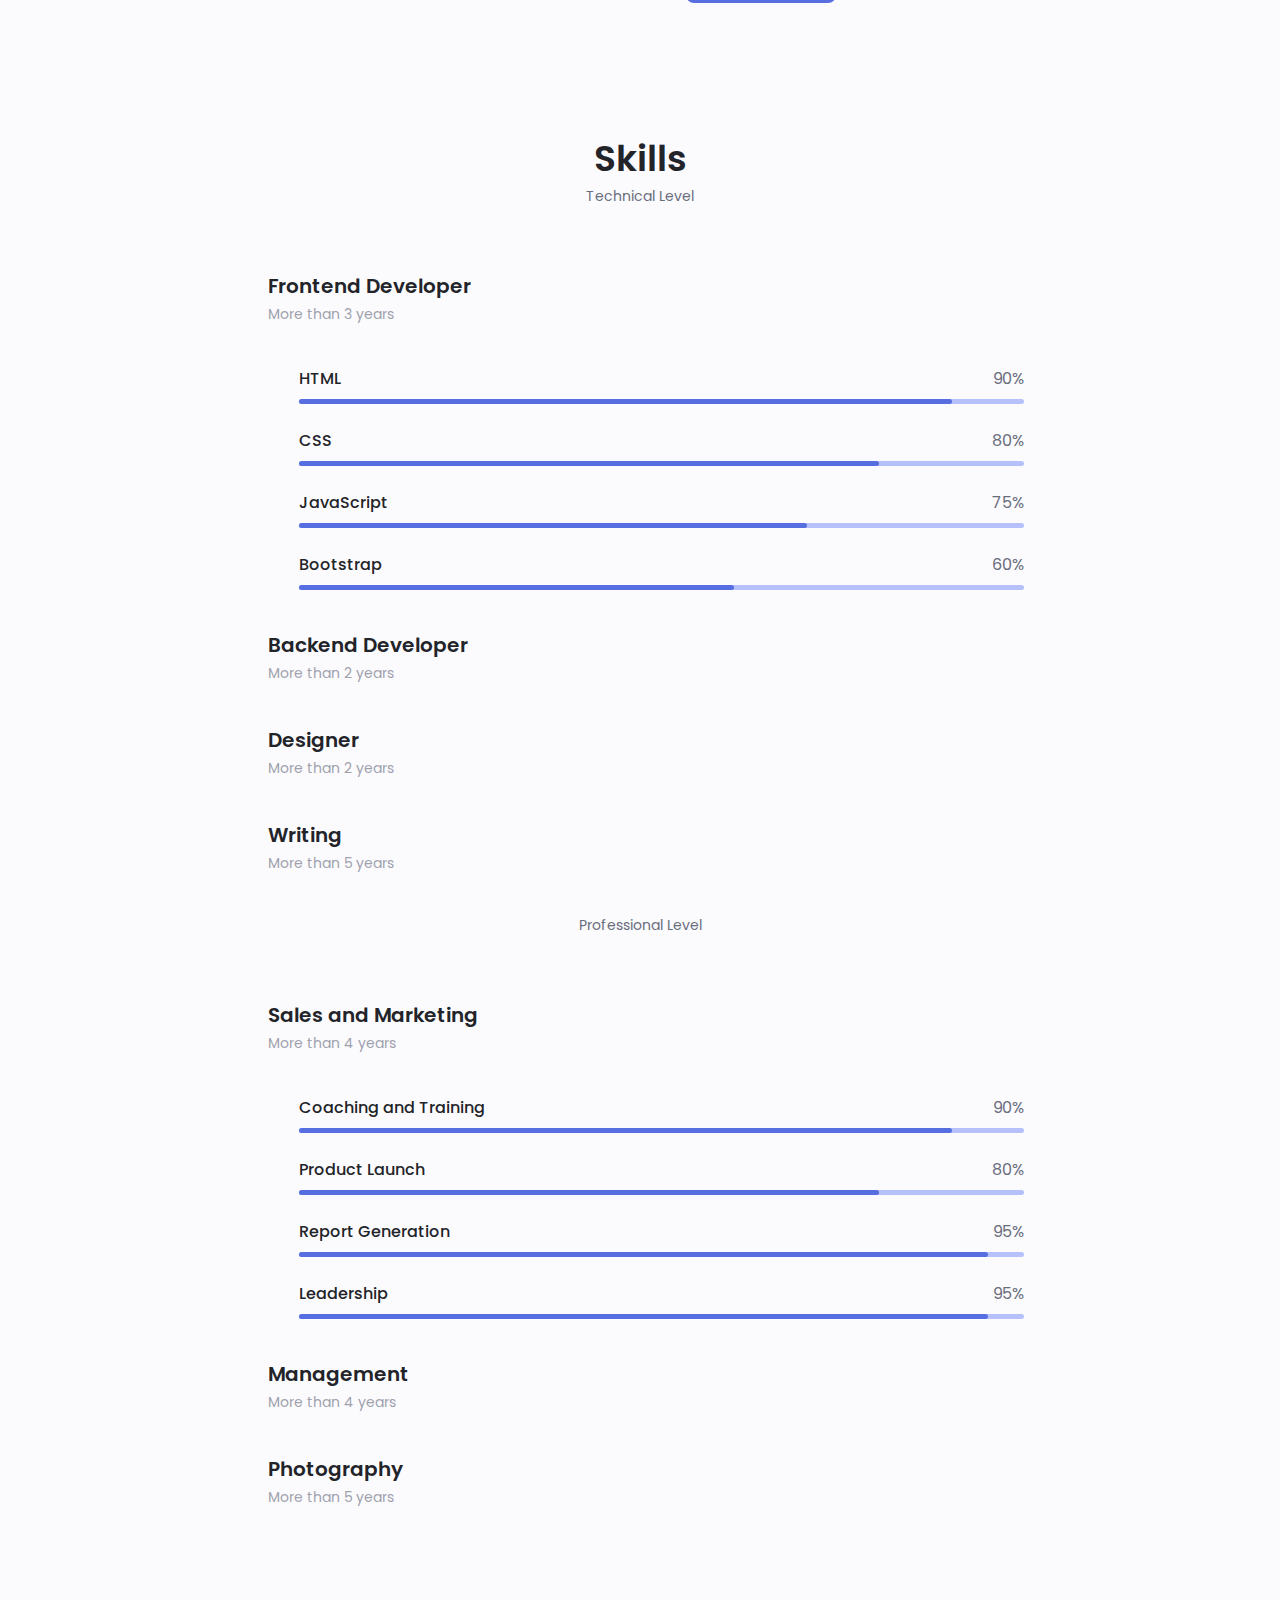
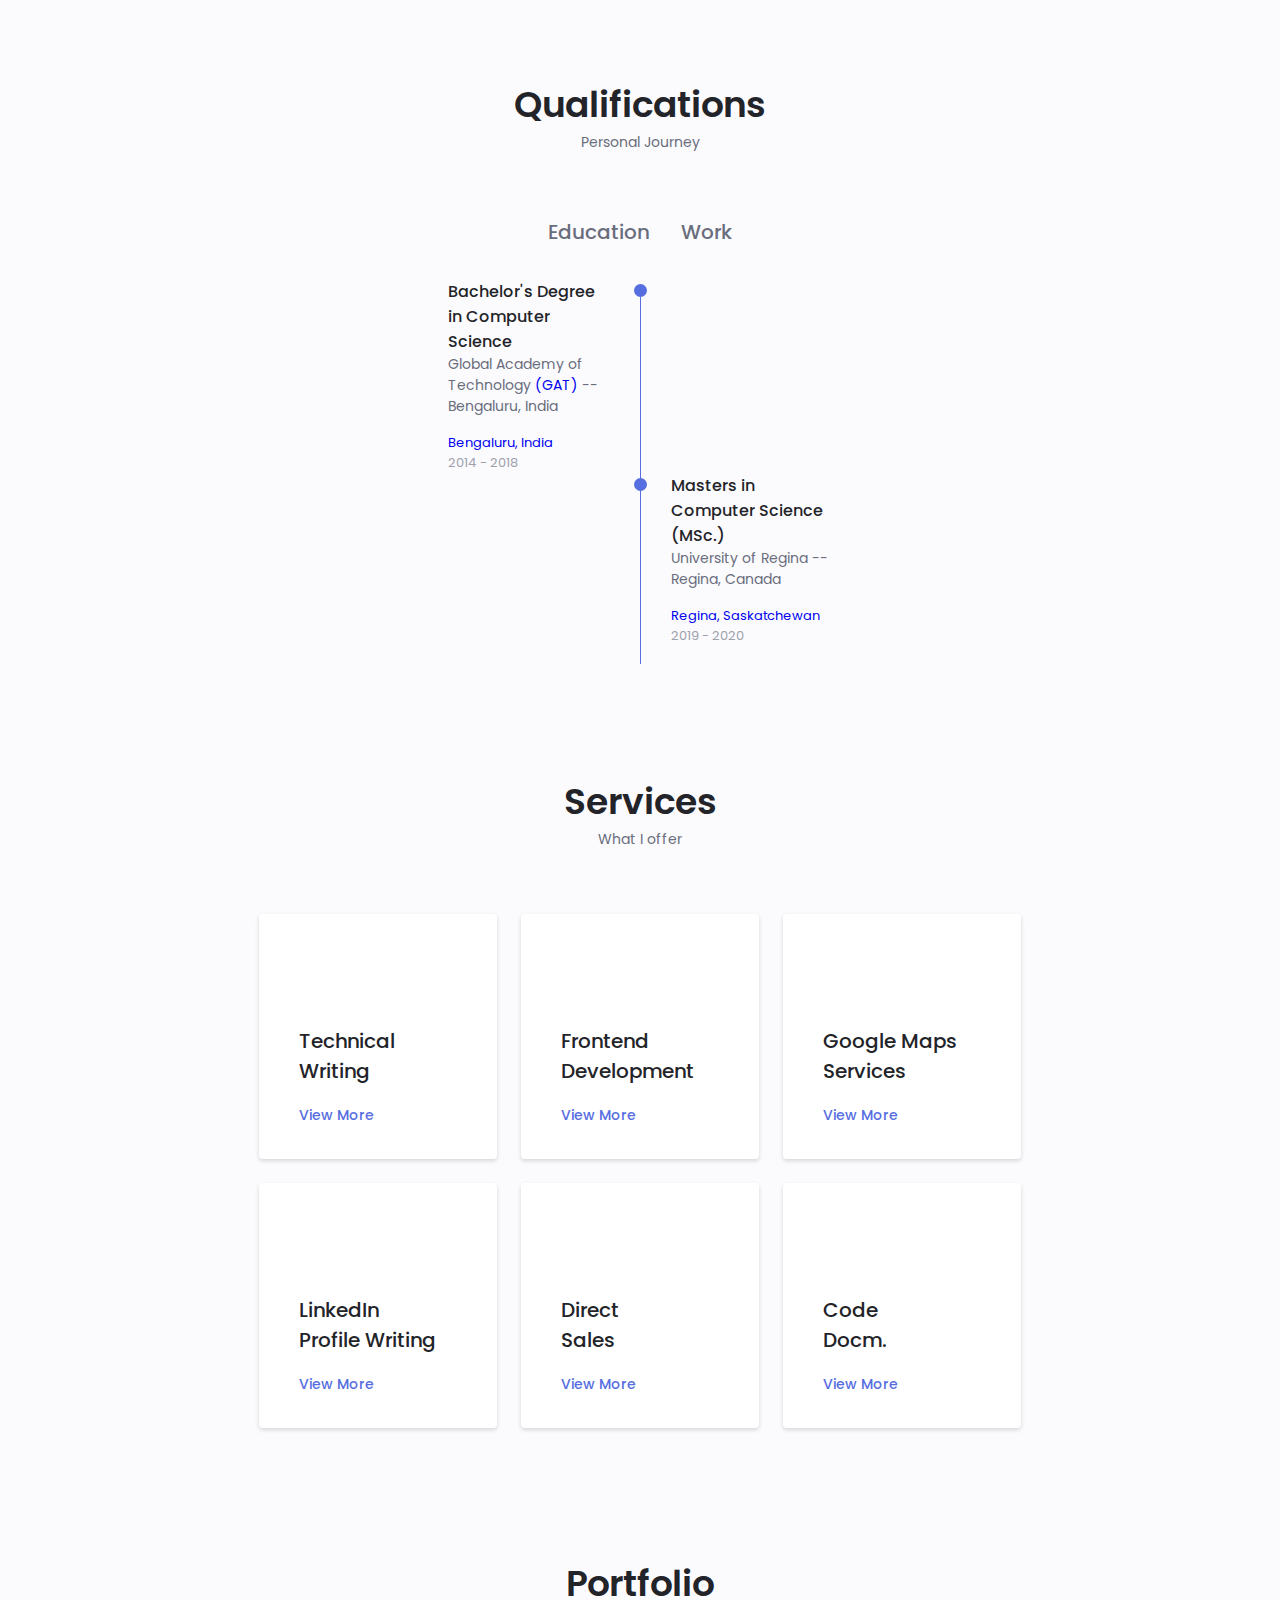
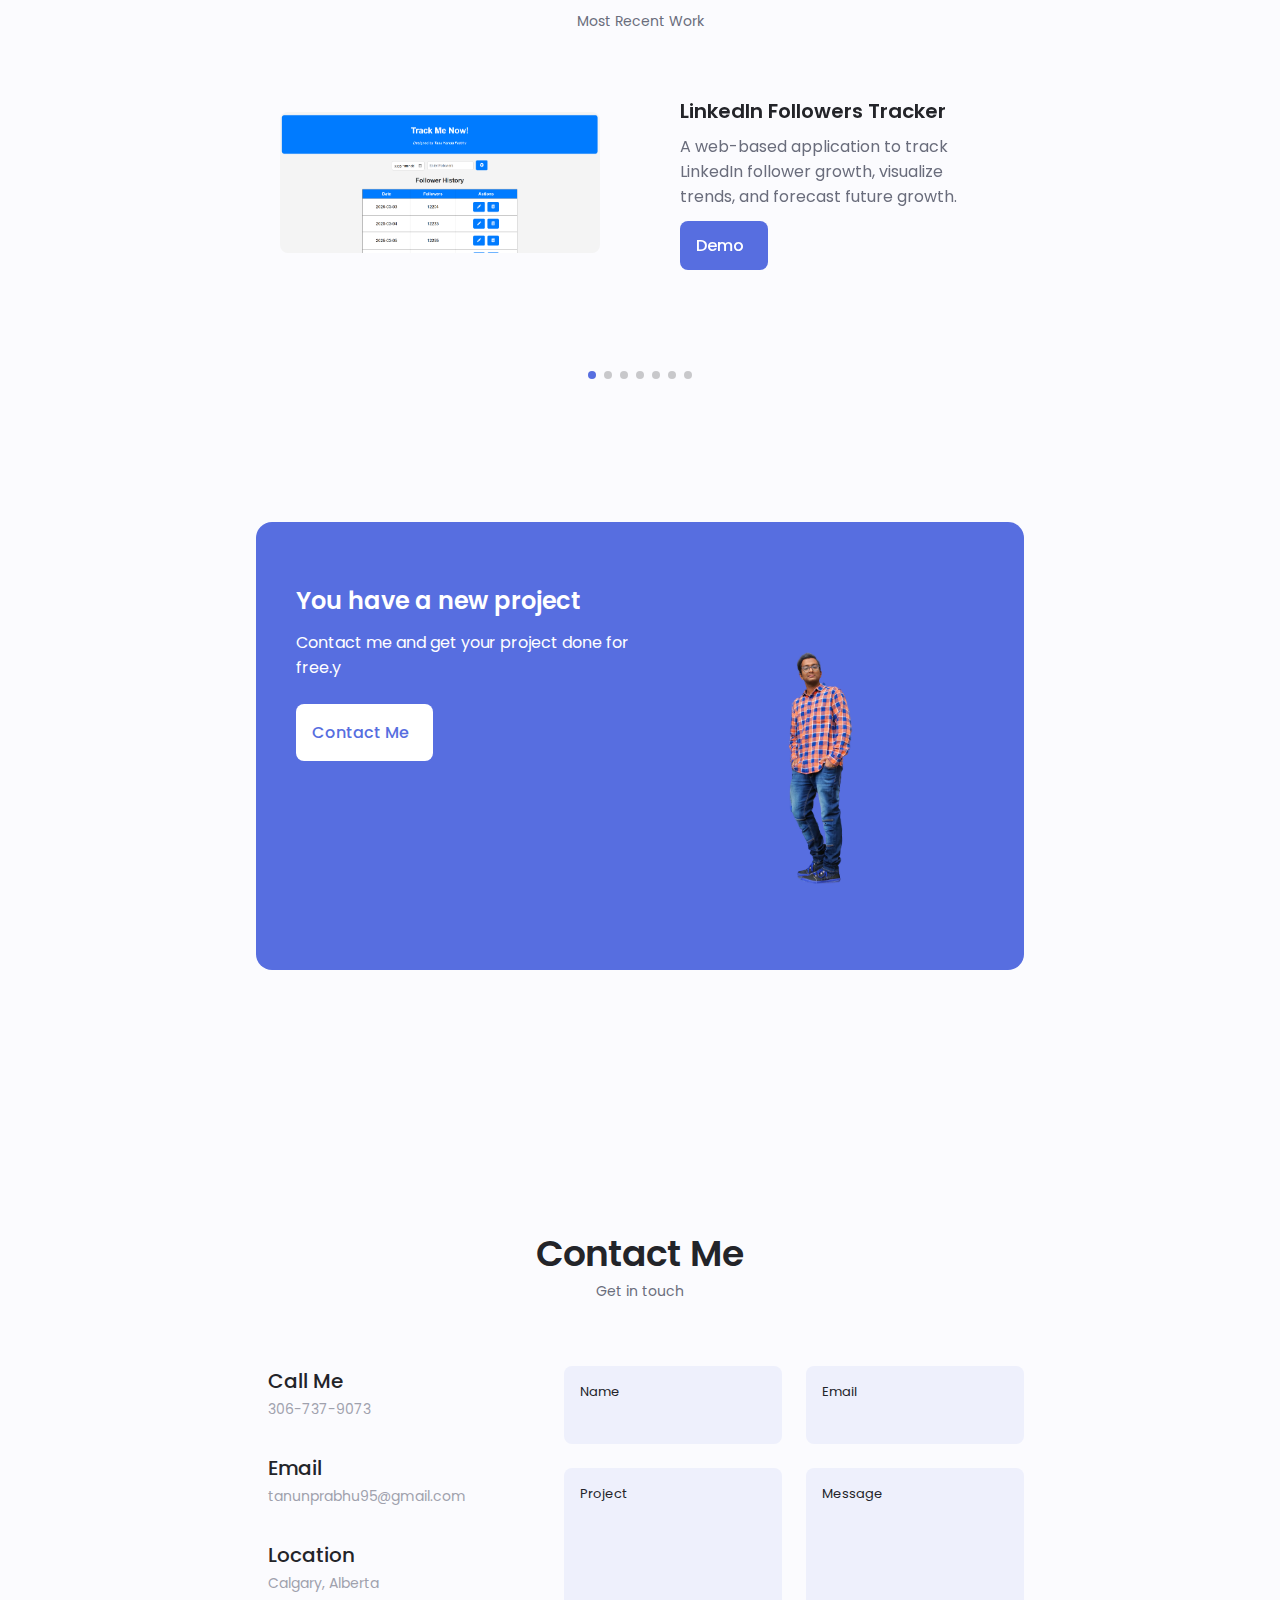
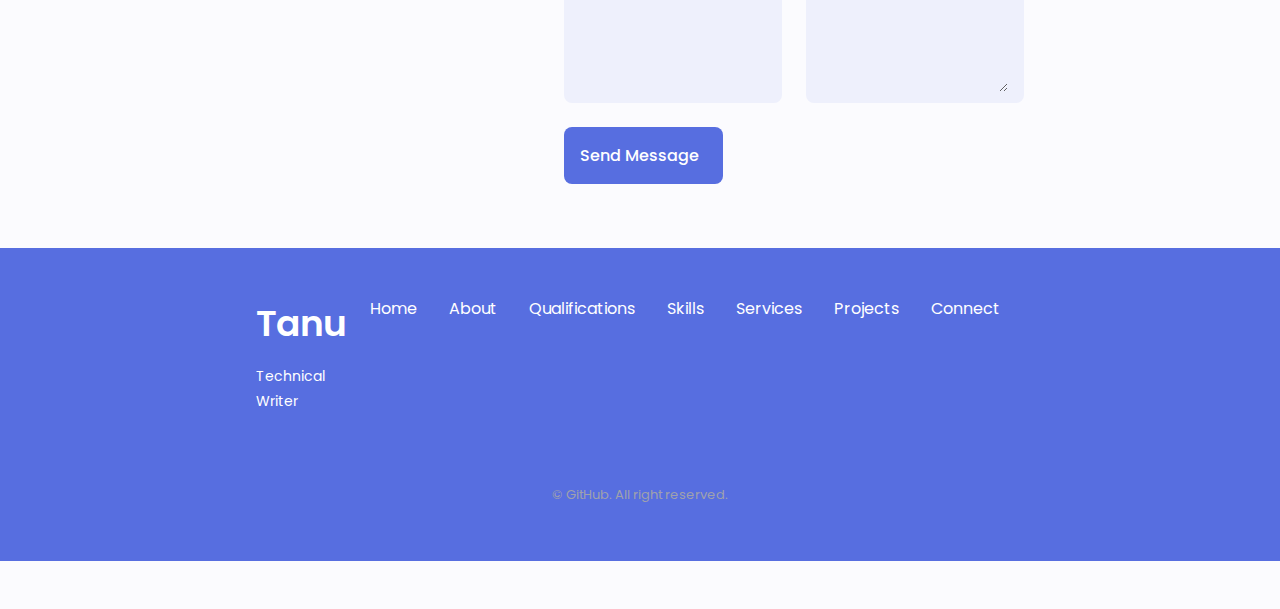
==== commit dbbdfd05: "Added recent projects" ====
--- a/index.html
+++ b/index.html
@@ -156,16 +156,12 @@
                     <div class="about__data">
                         <p class="about__description"style="text-align:justify;">
 
-                            I am an experienced Technical Writer and Content Creator with over five years of expertise in simplifying complex concepts through tutorials, documentation, and educational resources. Passionate about empowering learners, I actively teach programming, sales, marketing, leadership, and effective writing.
-                            Committed to fostering communities and delivering accessible learning.
+                        I’m a seasoned <b>Technical Writer</b> and Content Creator with over <b>five years of experience</b> translating complex technical ideas into clear, engaging tutorials, documentation, and learning resources. My passion lies in <b>empowering learners</b>—I actively teach programming, sales, marketing, leadership, and effective writing, blending clarity with inspiration.
+                        Driven by a commitment to <b>community-building</b> and <b>accessible education</b>, my mission is simple yet powerful:
                         <br>
-                        <br>
-                        
-                     
-                            My mission is to empower future tech professionals and support the community
-                       
-                        
-                        
+
+                        <b>To uplift the next generation of tech professionals and create learning environments where everyone thrives.</b>
+                      
                         </p>
                         <div class="about__info">
 
@@ -1122,7 +1118,36 @@
                 
                 <div class="portfolio__container container swiper-container">
                     <div class="swiper-wrapper">
-                    <!--==================== PORTFOLIO 1 ====================-->
+
+                        <!--==================== PORTFOLIO 1 ====================-->
+                        <div class="portfolio__content grid swiper-slide">
+                            <img src="assets\img\track_me_now.PNG" alt="" class="portfolio__img">
+
+                            <div class="portfolio__data">
+                                <h3 class="portfolio__title">LinkedIn Followers Tracker</h3>
+                                <p class="portfolio__description">A web-based application to track LinkedIn follower growth, visualize trends, and forecast future growth.</p>
+                                <a href="https://followers-tracker.netlify.app/" class="button button--flex button--small portfolio__button">
+                                    Demo
+                                    <i class="uil uil-arrow-right button__icon"></i>
+                                </a>
+                            </div>
+                        </div>
+
+                        <!--==================== PORTFOLIO 2 ====================-->
+                        <div class="portfolio__content grid swiper-slide">
+                            <img src="assets\img\ai_horoscope.PNG" alt="" class="portfolio__img">
+
+                            <div class="portfolio__data">
+                                <h3 class="portfolio__title">AI Horoscope App</h3>
+                                <p class="portfolio__description">AI Horoscope is a web-based application that provides daily horoscope predictions for all zodiac signs.</p>
+                                <a href="https://ai-horoscope-nu.vercel.app/" class="button button--flex button--small portfolio__button">
+                                    Demo
+                                    <i class="uil uil-arrow-right button__icon"></i>
+                                </a>
+                            </div>
+                        </div>
+
+                        <!--==================== PORTFOLIO 3 ====================-->
                         <div class="portfolio__content grid swiper-slide">
                             <img src="assets\img\portfolio1.png" alt="" class="portfolio__img">
 
@@ -1137,8 +1162,8 @@
                         </div>
 
 
-                           <!--==================== PORTFOLIO 2 ====================-->
-                           <div class="portfolio__content grid swiper-slide">
+                        <!--==================== PORTFOLIO 4 ====================-->
+                        <div class="portfolio__content grid swiper-slide">
                             <img src="assets\img\portfolio2.png" alt="" class="portfolio__img">
 
                             <div class="portfolio__data">
@@ -1151,8 +1176,8 @@
                             </div>
                         </div>
 
-                           <!--==================== PORTFOLIO 3 ====================-->
-                           <div class="portfolio__content grid swiper-slide">
+                        <!--==================== PORTFOLIO 5 ====================-->
+                        <div class="portfolio__content grid swiper-slide">
                             <img src="assets\img\portfolio3.png" alt="" class="portfolio__img">
 
                             <div class="portfolio__data">
@@ -1165,7 +1190,7 @@
                             </div>
                         </div>
 
-                        <!--==================== PORTFOLIO 4 ====================-->
+                        <!--==================== PORTFOLIO 6 ====================-->
                         <div class="portfolio__content grid swiper-slide">
                             <img src="https://raw.githubusercontent.com/Tanu-N-Prabhu/Autonomous-RC-Car/master/Images/Front_View.jpg" alt="" class="portfolio__img">
 
@@ -1179,7 +1204,7 @@
                             </div>
                         </div>
 
-                         <!--==================== PORTFOLIO 5 ====================-->
+                         <!--==================== PORTFOLIO 7 ====================-->
                          <div class="portfolio__content grid swiper-slide">
                             <img src="assets/img/nissanGTR.PNG" alt="" class="portfolio__img">
 
